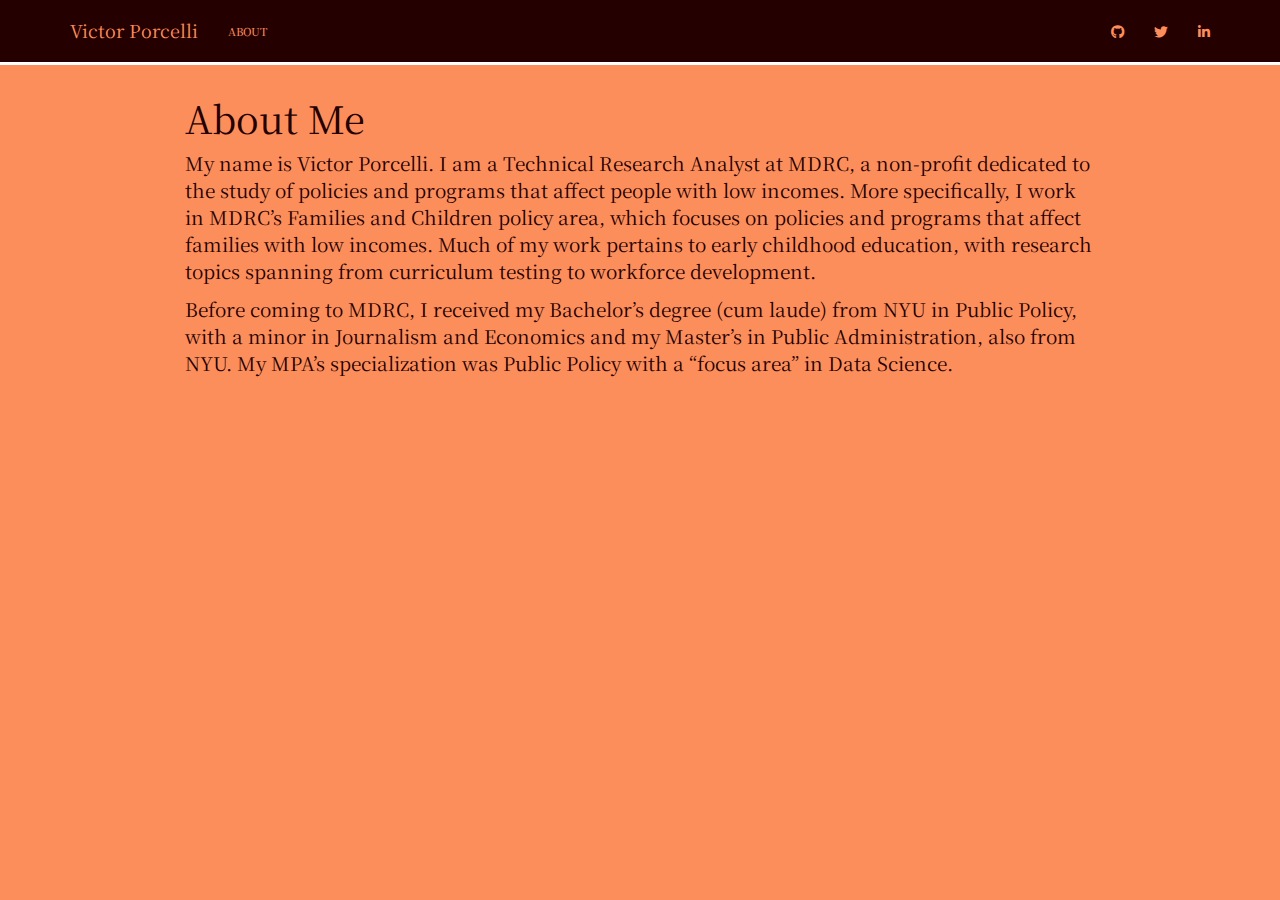
==== about.html @ a24a9bdb "Updating website content and style" ====
<!DOCTYPE html>

<html>

<head>

<meta charset="utf-8" />
<meta name="generator" content="pandoc" />
<meta http-equiv="X-UA-Compatible" content="IE=EDGE" />




<title>About Me</title>

<script src="site_libs/header-attrs-2.25/header-attrs.js"></script>
<script src="site_libs/jquery-3.6.0/jquery-3.6.0.min.js"></script>
<meta name="viewport" content="width=device-width, initial-scale=1" />
<link href="site_libs/bootstrap-3.3.5/css/sandstone.min.css" rel="stylesheet" />
<script src="site_libs/bootstrap-3.3.5/js/bootstrap.min.js"></script>
<script src="site_libs/bootstrap-3.3.5/shim/html5shiv.min.js"></script>
<script src="site_libs/bootstrap-3.3.5/shim/respond.min.js"></script>
<style>h1 {font-size: 34px;}
       h1.title {font-size: 38px;}
       h2 {font-size: 30px;}
       h3 {font-size: 24px;}
       h4 {font-size: 18px;}
       h5 {font-size: 16px;}
       h6 {font-size: 12px;}
       code {color: inherit; background-color: rgba(0, 0, 0, 0.04);}
       pre:not([class]) { background-color: white }</style>
<script src="site_libs/navigation-1.1/tabsets.js"></script>
<link href="site_libs/highlightjs-9.12.0/default.css" rel="stylesheet" />
<script src="site_libs/highlightjs-9.12.0/highlight.js"></script>
<link href="site_libs/font-awesome-6.4.2/css/all.min.css" rel="stylesheet" />
<link href="site_libs/font-awesome-6.4.2/css/v4-shims.min.css" rel="stylesheet" />

<style type="text/css">
  code{white-space: pre-wrap;}
  span.smallcaps{font-variant: small-caps;}
  span.underline{text-decoration: underline;}
  div.column{display: inline-block; vertical-align: top; width: 50%;}
  div.hanging-indent{margin-left: 1.5em; text-indent: -1.5em;}
  ul.task-list{list-style: none;}
    </style>

<style type="text/css">code{white-space: pre;}</style>
<script type="text/javascript">
if (window.hljs) {
  hljs.configure({languages: []});
  hljs.initHighlightingOnLoad();
  if (document.readyState && document.readyState === "complete") {
    window.setTimeout(function() { hljs.initHighlighting(); }, 0);
  }
}
</script>






<link rel="stylesheet" href="style.css" type="text/css" />



<style type = "text/css">
.main-container {
  max-width: 940px;
  margin-left: auto;
  margin-right: auto;
}
img {
  max-width:100%;
}
.tabbed-pane {
  padding-top: 12px;
}
.html-widget {
  margin-bottom: 20px;
}
button.code-folding-btn:focus {
  outline: none;
}
summary {
  display: list-item;
}
details > summary > p:only-child {
  display: inline;
}
pre code {
  padding: 0;
}
</style>


<style type="text/css">
.dropdown-submenu {
  position: relative;
}
.dropdown-submenu>.dropdown-menu {
  top: 0;
  left: 100%;
  margin-top: -6px;
  margin-left: -1px;
  border-radius: 0 6px 6px 6px;
}
.dropdown-submenu:hover>.dropdown-menu {
  display: block;
}
.dropdown-submenu>a:after {
  display: block;
  content: " ";
  float: right;
  width: 0;
  height: 0;
  border-color: transparent;
  border-style: solid;
  border-width: 5px 0 5px 5px;
  border-left-color: #cccccc;
  margin-top: 5px;
  margin-right: -10px;
}
.dropdown-submenu:hover>a:after {
  border-left-color: #adb5bd;
}
.dropdown-submenu.pull-left {
  float: none;
}
.dropdown-submenu.pull-left>.dropdown-menu {
  left: -100%;
  margin-left: 10px;
  border-radius: 6px 0 6px 6px;
}
</style>

<script type="text/javascript">
// manage active state of menu based on current page
$(document).ready(function () {
  // active menu anchor
  href = window.location.pathname
  href = href.substr(href.lastIndexOf('/') + 1)
  if (href === "")
    href = "index.html";
  var menuAnchor = $('a[href="' + href + '"]');

  // mark the anchor link active (and if it's in a dropdown, also mark that active)
  var dropdown = menuAnchor.closest('li.dropdown');
  if (window.bootstrap) { // Bootstrap 4+
    menuAnchor.addClass('active');
    dropdown.find('> .dropdown-toggle').addClass('active');
  } else { // Bootstrap 3
    menuAnchor.parent().addClass('active');
    dropdown.addClass('active');
  }

  // Navbar adjustments
  var navHeight = $(".navbar").first().height() + 15;
  var style = document.createElement('style');
  var pt = "padding-top: " + navHeight + "px; ";
  var mt = "margin-top: -" + navHeight + "px; ";
  var css = "";
  // offset scroll position for anchor links (for fixed navbar)
  for (var i = 1; i <= 6; i++) {
    css += ".section h" + i + "{ " + pt + mt + "}\n";
  }
  style.innerHTML = "body {" + pt + "padding-bottom: 40px; }\n" + css;
  document.head.appendChild(style);
});
</script>

<!-- tabsets -->

<style type="text/css">
.tabset-dropdown > .nav-tabs {
  display: inline-table;
  max-height: 500px;
  min-height: 44px;
  overflow-y: auto;
  border: 1px solid #ddd;
  border-radius: 4px;
}

.tabset-dropdown > .nav-tabs > li.active:before, .tabset-dropdown > .nav-tabs.nav-tabs-open:before {
  content: "\e259";
  font-family: 'Glyphicons Halflings';
  display: inline-block;
  padding: 10px;
  border-right: 1px solid #ddd;
}

.tabset-dropdown > .nav-tabs.nav-tabs-open > li.active:before {
  content: "\e258";
  font-family: 'Glyphicons Halflings';
  border: none;
}

.tabset-dropdown > .nav-tabs > li.active {
  display: block;
}

.tabset-dropdown > .nav-tabs > li > a,
.tabset-dropdown > .nav-tabs > li > a:focus,
.tabset-dropdown > .nav-tabs > li > a:hover {
  border: none;
  display: inline-block;
  border-radius: 4px;
  background-color: transparent;
}

.tabset-dropdown > .nav-tabs.nav-tabs-open > li {
  display: block;
  float: none;
}

.tabset-dropdown > .nav-tabs > li {
  display: none;
}
</style>

<!-- code folding -->




</head>

<body>


<div class="container-fluid main-container">




<div class="navbar navbar-default  navbar-fixed-top" role="navigation">
  <div class="container">
    <div class="navbar-header">
      <button type="button" class="navbar-toggle collapsed" data-toggle="collapse" data-bs-toggle="collapse" data-target="#navbar" data-bs-target="#navbar">
        <span class="icon-bar"></span>
        <span class="icon-bar"></span>
        <span class="icon-bar"></span>
      </button>
      <a class="navbar-brand" href="index.html">Victor Porcelli</a>
    </div>
    <div id="navbar" class="navbar-collapse collapse">
      <ul class="nav navbar-nav">
        <li>
  <a href="about.html">About</a>
</li>
      </ul>
      <ul class="nav navbar-nav navbar-right">
        <li>
  <a href="https://github.com/VictorPorcelli/">
    <span class="fa fa-github fa-lg"></span>
     
  </a>
</li>
<li>
  <a href="https://twitter.com/victor_porcelli?lang=en">
    <span class="fa fa-twitter fa-lg"></span>
     
  </a>
</li>
<li>
  <a href="https://www.linkedin.com/in/victor-porcelli-4a6a28147/">
    <span class="fa fa-linkedin fa-lg"></span>
     
  </a>
</li>
      </ul>
    </div><!--/.nav-collapse -->
  </div><!--/.container -->
</div><!--/.navbar -->

<div id="header">



<h1 class="title toc-ignore">About Me</h1>

</div>


<p>My name is Victor Porcelli. I am a Technical Research Analyst at
MDRC, a non-profit dedicated to the study of policies and programs that
affect people with low incomes. More specifically, I work in MDRC’s
Families and Children policy area, which focuses on policies and
programs that affect families with low incomes. Much of my work pertains
to early childhood education, with research topics spanning from
curriculum testing to workforce development.</p>
<p>Before coming to MDRC, I received my Bachelor’s degree (cum laude)
from NYU in Public Policy, with a minor in Journalism and Economics and
my Master’s in Public Administration, also from NYU. My MPA’s
specialization was Public Policy with a “focus area” in Data
Science.</p>




</div>

<script>

// add bootstrap table styles to pandoc tables
function bootstrapStylePandocTables() {
  $('tr.odd').parent('tbody').parent('table').addClass('table table-condensed');
}
$(document).ready(function () {
  bootstrapStylePandocTables();
});


</script>

<!-- tabsets -->

<script>
$(document).ready(function () {
  window.buildTabsets("TOC");
});

$(document).ready(function () {
  $('.tabset-dropdown > .nav-tabs > li').click(function () {
    $(this).parent().toggleClass('nav-tabs-open');
  });
});
</script>

<!-- code folding -->


<!-- dynamically load mathjax for compatibility with self-contained -->
<script>
  (function () {
    var script = document.createElement("script");
    script.type = "text/javascript";
    script.src  = "https://mathjax.rstudio.com/latest/MathJax.js?config=TeX-AMS-MML_HTMLorMML";
    document.getElementsByTagName("head")[0].appendChild(script);
  })();
</script>

</body>
</html>
---- site_libs/bootstrap-3.3.5/css/sandstone.min.css ----
@font-face {
  font-family: 'Roboto';
  font-style: normal;
  font-weight: 400;
  src: url(fonts/Roboto.ttf) format('truetype');
}
@font-face {
  font-family: 'Roboto';
  font-style: normal;
  font-weight: 500;
  src: url(fonts/RobotoMedium.ttf) format('truetype');
}

/*!
 * bootswatch v3.3.6
 * Homepage: http://bootswatch.com
 * Copyright 2012-2015 Thomas Park
 * Licensed under MIT
 * Based on Bootstrap
*//*!
 * Bootstrap v3.3.6 (http://getbootstrap.com)
 * Copyright 2011-2015 Twitter, Inc.
 * Licensed under MIT (https://github.com/twbs/bootstrap/blob/master/LICENSE)
 *//*! normalize.css v3.0.3 | MIT License | github.com/necolas/normalize.css */html{font-family:sans-serif;-ms-text-size-adjust:100%;-webkit-text-size-adjust:100%}body{margin:0}article,aside,details,figcaption,figure,footer,header,hgroup,main,menu,nav,section,summary{display:block}audio,canvas,progress,video{display:inline-block;vertical-align:baseline}audio:not([controls]){display:none;height:0}[hidden],template{display:none}a{background-color:transparent}a:active,a:hover{outline:0}abbr[title]{border-bottom:1px dotted}b,strong{font-weight:bold}dfn{font-style:italic}h1{font-size:2em;margin:0.67em 0}mark{background:#ff0;color:#000}small{font-size:80%}sub,sup{font-size:75%;line-height:0;position:relative;vertical-align:baseline}sup{top:-0.5em}sub{bottom:-0.25em}img{border:0}svg:not(:root){overflow:hidden}figure{margin:1em 40px}hr{-webkit-box-sizing:content-box;-moz-box-sizing:content-box;box-sizing:content-box;height:0}pre{overflow:auto}code,kbd,pre,samp{font-family:monospace, monospace;font-size:1em}button,input,optgroup,select,textarea{color:inherit;font:inherit;margin:0}button{overflow:visible}button,select{text-transform:none}button,html input[type="button"],input[type="reset"],input[type="submit"]{-webkit-appearance:button;cursor:pointer}button[disabled],html input[disabled]{cursor:default}button::-moz-focus-inner,input::-moz-focus-inner{border:0;padding:0}input{line-height:normal}input[type="checkbox"],input[type="radio"]{-webkit-box-sizing:border-box;-moz-box-sizing:border-box;box-sizing:border-box;padding:0}input[type="number"]::-webkit-inner-spin-button,input[type="number"]::-webkit-outer-spin-button{height:auto}input[type="search"]{-webkit-appearance:textfield;-webkit-box-sizing:content-box;-moz-box-sizing:content-box;box-sizing:content-box}input[type="search"]::-webkit-search-cancel-button,input[type="search"]::-webkit-search-decoration{-webkit-appearance:none}fieldset{border:1px solid #c0c0c0;margin:0 2px;padding:0.35em 0.625em 0.75em}legend{border:0;padding:0}textarea{overflow:auto}optgroup{font-weight:bold}table{border-collapse:collapse;border-spacing:0}td,th{padding:0}/*! Source: https://github.com/h5bp/html5-boilerplate/blob/master/src/css/main.css */@media print{*,*:before,*:after{background:transparent !important;color:#000 !important;-webkit-box-shadow:none !important;box-shadow:none !important;text-shadow:none !important}a,a:visited{text-decoration:underline}a[href]:after{content:" (" attr(href) ")"}abbr[title]:after{content:" (" attr(title) ")"}a[href^="#"]:after,a[href^="javascript:"]:after{content:""}pre,blockquote{border:1px solid #999;page-break-inside:avoid}thead{display:table-header-group}tr,img{page-break-inside:avoid}img{max-width:100% !important}p,h2,h3{orphans:3;widows:3}h2,h3{page-break-after:avoid}.navbar{display:none}.btn>.caret,.dropup>.btn>.caret{border-top-color:#000 !important}.label{border:1px solid #000}.table{border-collapse:collapse !important}.table td,.table th{background-color:#fff !important}.table-bordered th,.table-bordered td{border:1px solid #ddd !important}}@font-face{font-family:'Glyphicons Halflings';src:url('../fonts/glyphicons-halflings-regular.eot');src:url('../fonts/glyphicons-halflings-regular.eot?#iefix') format('embedded-opentype'),url('../fonts/glyphicons-halflings-regular.woff') format('woff'),url('../fonts/glyphicons-halflings-regular.ttf') format('truetype'),url('../fonts/glyphicons-halflings-regular.svg#glyphicons_halflingsregular') format('svg')}.glyphicon{position:relative;top:1px;display:inline-block;font-family:'Glyphicons Halflings';font-style:normal;font-weight:normal;line-height:1;-webkit-font-smoothing:antialiased;-moz-osx-font-smoothing:grayscale}.glyphicon-asterisk:before{content:"\002a"}.glyphicon-plus:before{content:"\002b"}.glyphicon-euro:before,.glyphicon-eur:before{content:"\20ac"}.glyphicon-minus:before{content:"\2212"}.glyphicon-cloud:before{content:"\2601"}.glyphicon-envelope:before{content:"\2709"}.glyphicon-pencil:before{content:"\270f"}.glyphicon-glass:before{content:"\e001"}.glyphicon-music:before{content:"\e002"}.glyphicon-search:before{content:"\e003"}.glyphicon-heart:before{content:"\e005"}.glyphicon-star:before{content:"\e006"}.glyphicon-star-empty:before{content:"\e007"}.glyphicon-user:before{content:"\e008"}.glyphicon-film:before{content:"\e009"}.glyphicon-th-large:before{content:"\e010"}.glyphicon-th:before{content:"\e011"}.glyphicon-th-list:before{content:"\e012"}.glyphicon-ok:before{content:"\e013"}.glyphicon-remove:before{content:"\e014"}.glyphicon-zoom-in:before{content:"\e015"}.glyphicon-zoom-out:before{content:"\e016"}.glyphicon-off:before{content:"\e017"}.glyphicon-signal:before{content:"\e018"}.glyphicon-cog:before{content:"\e019"}.glyphicon-trash:before{content:"\e020"}.glyphicon-home:before{content:"\e021"}.glyphicon-file:before{content:"\e022"}.glyphicon-time:before{content:"\e023"}.glyphicon-road:before{content:"\e024"}.glyphicon-download-alt:before{content:"\e025"}.glyphicon-download:before{content:"\e026"}.glyphicon-upload:before{content:"\e027"}.glyphicon-inbox:before{content:"\e028"}.glyphicon-play-circle:before{content:"\e029"}.glyphicon-repeat:before{content:"\e030"}.glyphicon-refresh:before{content:"\e031"}.glyphicon-list-alt:before{content:"\e032"}.glyphicon-lock:before{content:"\e033"}.glyphicon-flag:before{content:"\e034"}.glyphicon-headphones:before{content:"\e035"}.glyphicon-volume-off:before{content:"\e036"}.glyphicon-volume-down:before{content:"\e037"}.glyphicon-volume-up:before{content:"\e038"}.glyphicon-qrcode:before{content:"\e039"}.glyphicon-barcode:before{content:"\e040"}.glyphicon-tag:before{content:"\e041"}.glyphicon-tags:before{content:"\e042"}.glyphicon-book:before{content:"\e043"}.glyphicon-bookmark:before{content:"\e044"}.glyphicon-print:before{content:"\e045"}.glyphicon-camera:before{content:"\e046"}.glyphicon-font:before{content:"\e047"}.glyphicon-bold:before{content:"\e048"}.glyphicon-italic:before{content:"\e049"}.glyphicon-text-height:before{content:"\e050"}.glyphicon-text-width:before{content:"\e051"}.glyphicon-align-left:before{content:"\e052"}.glyphicon-align-center:before{content:"\e053"}.glyphicon-align-right:before{content:"\e054"}.glyphicon-align-justify:before{content:"\e055"}.glyphicon-list:before{content:"\e056"}.glyphicon-indent-left:before{content:"\e057"}.glyphicon-indent-right:before{content:"\e058"}.glyphicon-facetime-video:before{content:"\e059"}.glyphicon-picture:before{content:"\e060"}.glyphicon-map-marker:before{content:"\e062"}.glyphicon-adjust:before{content:"\e063"}.glyphicon-tint:before{content:"\e064"}.glyphicon-edit:before{content:"\e065"}.glyphicon-share:before{content:"\e066"}.glyphicon-check:before{content:"\e067"}.glyphicon-move:before{content:"\e068"}.glyphicon-step-backward:before{content:"\e069"}.glyphicon-fast-backward:before{content:"\e070"}.glyphicon-backward:before{content:"\e071"}.glyphicon-play:before{content:"\e072"}.glyphicon-pause:before{content:"\e073"}.glyphicon-stop:before{content:"\e074"}.glyphicon-forward:before{content:"\e075"}.glyphicon-fast-forward:before{content:"\e076"}.glyphicon-step-forward:before{content:"\e077"}.glyphicon-eject:before{content:"\e078"}.glyphicon-chevron-left:before{content:"\e079"}.glyphicon-chevron-right:before{content:"\e080"}.glyphicon-plus-sign:before{content:"\e081"}.glyphicon-minus-sign:before{content:"\e082"}.glyphicon-remove-sign:before{content:"\e083"}.glyphicon-ok-sign:before{content:"\e084"}.glyphicon-question-sign:before{content:"\e085"}.glyphicon-info-sign:before{content:"\e086"}.glyphicon-screenshot:before{content:"\e087"}.glyphicon-remove-circle:before{content:"\e088"}.glyphicon-ok-circle:before{content:"\e089"}.glyphicon-ban-circle:before{content:"\e090"}.glyphicon-arrow-left:before{content:"\e091"}.glyphicon-arrow-right:before{content:"\e092"}.glyphicon-arrow-up:before{content:"\e093"}.glyphicon-arrow-down:before{content:"\e094"}.glyphicon-share-alt:before{content:"\e095"}.glyphicon-resize-full:before{content:"\e096"}.glyphicon-resize-small:before{content:"\e097"}.glyphicon-exclamation-sign:before{content:"\e101"}.glyphicon-gift:before{content:"\e102"}.glyphicon-leaf:before{content:"\e103"}.glyphicon-fire:before{content:"\e104"}.glyphicon-eye-open:before{content:"\e105"}.glyphicon-eye-close:before{content:"\e106"}.glyphicon-warning-sign:before{content:"\e107"}.glyphicon-plane:before{content:"\e108"}.glyphicon-calendar:before{content:"\e109"}.glyphicon-random:before{content:"\e110"}.glyphicon-comment:before{content:"\e111"}.glyphicon-magnet:before{content:"\e112"}.glyphicon-chevron-up:before{content:"\e113"}.glyphicon-chevron-down:before{content:"\e114"}.glyphicon-retweet:before{content:"\e115"}.glyphicon-shopping-cart:before{content:"\e116"}.glyphicon-folder-close:before{content:"\e117"}.glyphicon-folder-open:before{content:"\e118"}.glyphicon-resize-vertical:before{content:"\e119"}.glyphicon-resize-horizontal:before{content:"\e120"}.glyphicon-hdd:before{content:"\e121"}.glyphicon-bullhorn:before{content:"\e122"}.glyphicon-bell:before{content:"\e123"}.glyphicon-certificate:before{content:"\e124"}.glyphicon-thumbs-up:before{content:"\e125"}.glyphicon-thumbs-down:before{content:"\e126"}.glyphicon-hand-right:before{content:"\e127"}.glyphicon-hand-left:before{content:"\e128"}.glyphicon-hand-up:before{content:"\e129"}.glyphicon-hand-down:before{content:"\e130"}.glyphicon-circle-arrow-right:before{content:"\e131"}.glyphicon-circle-arrow-left:before{content:"\e132"}.glyphicon-circle-arrow-up:before{content:"\e133"}.glyphicon-circle-arrow-down:before{content:"\e134"}.glyphicon-globe:before{content:"\e135"}.glyphicon-wrench:before{content:"\e136"}.glyphicon-tasks:before{content:"\e137"}.glyphicon-filter:before{content:"\e138"}.glyphicon-briefcase:before{content:"\e139"}.glyphicon-fullscreen:before{content:"\e140"}.glyphicon-dashboard:before{content:"\e141"}.glyphicon-paperclip:before{content:"\e142"}.glyphicon-heart-empty:before{content:"\e143"}.glyphicon-link:before{content:"\e144"}.glyphicon-phone:before{content:"\e145"}.glyphicon-pushpin:before{content:"\e146"}.glyphicon-usd:before{content:"\e148"}.glyphicon-gbp:before{content:"\e149"}.glyphicon-sort:before{content:"\e150"}.glyphicon-sort-by-alphabet:before{content:"\e151"}.glyphicon-sort-by-alphabet-alt:before{content:"\e152"}.glyphicon-sort-by-order:before{content:"\e153"}.glyphicon-sort-by-order-alt:before{content:"\e154"}.glyphicon-sort-by-attributes:before{content:"\e155"}.glyphicon-sort-by-attributes-alt:before{content:"\e156"}.glyphicon-unchecked:before{content:"\e157"}.glyphicon-expand:before{content:"\e158"}.glyphicon-collapse-down:before{content:"\e159"}.glyphicon-collapse-up:before{content:"\e160"}.glyphicon-log-in:before{content:"\e161"}.glyphicon-flash:before{content:"\e162"}.glyphicon-log-out:before{content:"\e163"}.glyphicon-new-window:before{content:"\e164"}.glyphicon-record:before{content:"\e165"}.glyphicon-save:before{content:"\e166"}.glyphicon-open:before{content:"\e167"}.glyphicon-saved:before{content:"\e168"}.glyphicon-import:before{content:"\e169"}.glyphicon-export:before{content:"\e170"}.glyphicon-send:before{content:"\e171"}.glyphicon-floppy-disk:before{content:"\e172"}.glyphicon-floppy-saved:before{content:"\e173"}.glyphicon-floppy-remove:before{content:"\e174"}.glyphicon-floppy-save:before{content:"\e175"}.glyphicon-floppy-open:before{content:"\e176"}.glyphicon-credit-card:before{content:"\e177"}.glyphicon-transfer:before{content:"\e178"}.glyphicon-cutlery:before{content:"\e179"}.glyphicon-header:before{content:"\e180"}.glyphicon-compressed:before{content:"\e181"}.glyphicon-earphone:before{content:"\e182"}.glyphicon-phone-alt:before{content:"\e183"}.glyphicon-tower:before{content:"\e184"}.glyphicon-stats:before{content:"\e185"}.glyphicon-sd-video:before{content:"\e186"}.glyphicon-hd-video:before{content:"\e187"}.glyphicon-subtitles:before{content:"\e188"}.glyphicon-sound-stereo:before{content:"\e189"}.glyphicon-sound-dolby:before{content:"\e190"}.glyphicon-sound-5-1:before{content:"\e191"}.glyphicon-sound-6-1:before{content:"\e192"}.glyphicon-sound-7-1:before{content:"\e193"}.glyphicon-copyright-mark:before{content:"\e194"}.glyphicon-registration-mark:before{content:"\e195"}.glyphicon-cloud-download:before{content:"\e197"}.glyphicon-cloud-upload:before{content:"\e198"}.glyphicon-tree-conifer:before{content:"\e199"}.glyphicon-tree-deciduous:before{content:"\e200"}.glyphicon-cd:before{content:"\e201"}.glyphicon-save-file:before{content:"\e202"}.glyphicon-open-file:before{content:"\e203"}.glyphicon-level-up:before{content:"\e204"}.glyphicon-copy:before{content:"\e205"}.glyphicon-paste:before{content:"\e206"}.glyphicon-alert:before{content:"\e209"}.glyphicon-equalizer:before{content:"\e210"}.glyphicon-king:before{content:"\e211"}.glyphicon-queen:before{content:"\e212"}.glyphicon-pawn:before{content:"\e213"}.glyphicon-bishop:before{content:"\e214"}.glyphicon-knight:before{content:"\e215"}.glyphicon-baby-formula:before{content:"\e216"}.glyphicon-tent:before{content:"\26fa"}.glyphicon-blackboard:before{content:"\e218"}.glyphicon-bed:before{content:"\e219"}.glyphicon-apple:before{content:"\f8ff"}.glyphicon-erase:before{content:"\e221"}.glyphicon-hourglass:before{content:"\231b"}.glyphicon-lamp:before{content:"\e223"}.glyphicon-duplicate:before{content:"\e224"}.glyphicon-piggy-bank:before{content:"\e225"}.glyphicon-scissors:before{content:"\e226"}.glyphicon-bitcoin:before{content:"\e227"}.glyphicon-btc:before{content:"\e227"}.glyphicon-xbt:before{content:"\e227"}.glyphicon-yen:before{content:"\00a5"}.glyphicon-jpy:before{content:"\00a5"}.glyphicon-ruble:before{content:"\20bd"}.glyphicon-rub:before{content:"\20bd"}.glyphicon-scale:before{content:"\e230"}.glyphicon-ice-lolly:before{content:"\e231"}.glyphicon-ice-lolly-tasted:before{content:"\e232"}.glyphicon-education:before{content:"\e233"}.glyphicon-option-horizontal:before{content:"\e234"}.glyphicon-option-vertical:before{content:"\e235"}.glyphicon-menu-hamburger:before{content:"\e236"}.glyphicon-modal-window:before{content:"\e237"}.glyphicon-oil:before{content:"\e238"}.glyphicon-grain:before{content:"\e239"}.glyphicon-sunglasses:before{content:"\e240"}.glyphicon-text-size:before{content:"\e241"}.glyphicon-text-color:before{content:"\e242"}.glyphicon-text-background:before{content:"\e243"}.glyphicon-object-align-top:before{content:"\e244"}.glyphicon-object-align-bottom:before{content:"\e245"}.glyphicon-object-align-horizontal:before{content:"\e246"}.glyphicon-object-align-left:before{content:"\e247"}.glyphicon-object-align-vertical:before{content:"\e248"}.glyphicon-object-align-right:before{content:"\e249"}.glyphicon-triangle-right:before{content:"\e250"}.glyphicon-triangle-left:before{content:"\e251"}.glyphicon-triangle-bottom:before{content:"\e252"}.glyphicon-triangle-top:before{content:"\e253"}.glyphicon-console:before{content:"\e254"}.glyphicon-superscript:before{content:"\e255"}.glyphicon-subscript:before{content:"\e256"}.glyphicon-menu-left:before{content:"\e257"}.glyphicon-menu-right:before{content:"\e258"}.glyphicon-menu-down:before{content:"\e259"}.glyphicon-menu-up:before{content:"\e260"}*{-webkit-box-sizing:border-box;-moz-box-sizing:border-box;box-sizing:border-box}*:before,*:after{-webkit-box-sizing:border-box;-moz-box-sizing:border-box;box-sizing:border-box}html{font-size:10px;-webkit-tap-highlight-color:rgba(0,0,0,0)}body{font-family:"Roboto","Helvetica Neue",Helvetica,Arial,sans-serif;font-size:14px;line-height:1.42857143;color:#3e3f3a;background-color:#ffffff}input,button,select,textarea{font-family:inherit;font-size:inherit;line-height:inherit}a{color:#93c54b;text-decoration:none}a:hover,a:focus{color:#79a736;text-decoration:underline}a:focus{outline:thin dotted;outline:5px auto -webkit-focus-ring-color;outline-offset:-2px}figure{margin:0}img{vertical-align:middle}.img-responsive,.thumbnail>img,.thumbnail a>img,.carousel-inner>.item>img,.carousel-inner>.item>a>img{display:block;max-width:100%;height:auto}.img-rounded{border-radius:6px}.img-thumbnail{padding:4px;line-height:1.42857143;background-color:#f8f5f0;border:1px solid #dfd7ca;border-radius:4px;-webkit-transition:all .2s ease-in-out;-o-transition:all .2s ease-in-out;transition:all .2s ease-in-out;display:inline-block;max-width:100%;height:auto}.img-circle{border-radius:50%}hr{margin-top:20px;margin-bottom:20px;border:0;border-top:1px solid #f8f5f0}.sr-only{position:absolute;width:1px;height:1px;margin:-1px;padding:0;overflow:hidden;clip:rect(0, 0, 0, 0);border:0}.sr-only-focusable:active,.sr-only-focusable:focus{position:static;width:auto;height:auto;margin:0;overflow:visible;clip:auto}[role="button"]{cursor:pointer}h1,h2,h3,h4,h5,h6,.h1,.h2,.h3,.h4,.h5,.h6{font-family:inherit;font-weight:400;line-height:1.1;color:inherit}h1 small,h2 small,h3 small,h4 small,h5 small,h6 small,.h1 small,.h2 small,.h3 small,.h4 small,.h5 small,.h6 small,h1 .small,h2 .small,h3 .small,h4 .small,h5 .small,h6 .small,.h1 .small,.h2 .small,.h3 .small,.h4 .small,.h5 .small,.h6 .small{font-weight:normal;line-height:1;color:#98978b}h1,.h1,h2,.h2,h3,.h3{margin-top:20px;margin-bottom:10px}h1 small,.h1 small,h2 small,.h2 small,h3 small,.h3 small,h1 .small,.h1 .small,h2 .small,.h2 .small,h3 .small,.h3 .small{font-size:65%}h4,.h4,h5,.h5,h6,.h6{margin-top:10px;margin-bottom:10px}h4 small,.h4 small,h5 small,.h5 small,h6 small,.h6 small,h4 .small,.h4 .small,h5 .small,.h5 .small,h6 .small,.h6 .small{font-size:75%}h1,.h1{font-size:36px}h2,.h2{font-size:30px}h3,.h3{font-size:24px}h4,.h4{font-size:18px}h5,.h5{font-size:14px}h6,.h6{font-size:12px}p{margin:0 0 10px}.lead{margin-bottom:20px;font-size:16px;font-weight:300;line-height:1.4}@media (min-width:768px){.lead{font-size:21px}}small,.small{font-size:85%}mark,.mark{background-color:#fcf8e3;padding:.2em}.text-left{text-align:left}.text-right{text-align:right}.text-center{text-align:center}.text-justify{text-align:justify}.text-nowrap{white-space:nowrap}.text-lowercase{text-transform:lowercase}.text-uppercase{text-transform:uppercase}.text-capitalize{text-transform:capitalize}.text-muted{color:#98978b}.text-primary{color:#325d88}a.text-primary:hover,a.text-primary:focus{color:#244363}.text-success{color:#93c54b}a.text-success:hover,a.text-success:focus{color:#79a736}.text-info{color:#29abe0}a.text-info:hover,a.text-info:focus{color:#1b8dbb}.text-warning{color:#f47c3c}a.text-warning:hover,a.text-warning:focus{color:#ef5c0e}.text-danger{color:#d9534f}a.text-danger:hover,a.text-danger:focus{color:#c9302c}.bg-primary{color:#fff;background-color:#325d88}a.bg-primary:hover,a.bg-primary:focus{background-color:#244363}.bg-success{background-color:#dff0d8}a.bg-success:hover,a.bg-success:focus{background-color:#c1e2b3}.bg-info{background-color:#d9edf7}a.bg-info:hover,a.bg-info:focus{background-color:#afd9ee}.bg-warning{background-color:#fcf8e3}a.bg-warning:hover,a.bg-warning:focus{background-color:#f7ecb5}.bg-danger{background-color:#f2dede}a.bg-danger:hover,a.bg-danger:focus{background-color:#e4b9b9}.page-header{padding-bottom:9px;margin:40px 0 20px;border-bottom:1px solid #f8f5f0}ul,ol{margin-top:0;margin-bottom:10px}ul ul,ol ul,ul ol,ol ol{margin-bottom:0}.list-unstyled{padding-left:0;list-style:none}.list-inline{padding-left:0;list-style:none;margin-left:-5px}.list-inline>li{display:inline-block;padding-left:5px;padding-right:5px}dl{margin-top:0;margin-bottom:20px}dt,dd{line-height:1.42857143}dt{font-weight:bold}dd{margin-left:0}@media (min-width:768px){.dl-horizontal dt{float:left;width:160px;clear:left;text-align:right;overflow:hidden;text-overflow:ellipsis;white-space:nowrap}.dl-horizontal dd{margin-left:180px}}abbr[title],abbr[data-original-title]{cursor:help;border-bottom:1px dotted #98978b}.initialism{font-size:90%;text-transform:uppercase}blockquote{padding:10px 20px;margin:0 0 20px;font-size:17.5px;border-left:5px solid #dfd7ca}blockquote p:last-child,blockquote ul:last-child,blockquote ol:last-child{margin-bottom:0}blockquote footer,blockquote small,blockquote .small{display:block;font-size:80%;line-height:1.42857143;color:#3e3f3a}blockquote footer:before,blockquote small:before,blockquote .small:before{content:'\2014 \00A0'}.blockquote-reverse,blockquote.pull-right{padding-right:15px;padding-left:0;border-right:5px solid #dfd7ca;border-left:0;text-align:right}.blockquote-reverse footer:before,blockquote.pull-right footer:before,.blockquote-reverse small:before,blockquote.pull-right small:before,.blockquote-reverse .small:before,blockquote.pull-right .small:before{content:''}.blockquote-reverse footer:after,blockquote.pull-right footer:after,.blockquote-reverse small:after,blockquote.pull-right small:after,.blockquote-reverse .small:after,blockquote.pull-right .small:after{content:'\00A0 \2014'}address{margin-bottom:20px;font-style:normal;line-height:1.42857143}code,kbd,pre,samp{font-family:monospace}code{padding:2px 4px;font-size:90%;color:#c7254e;background-color:#f9f2f4;border-radius:4px}kbd{padding:2px 4px;font-size:90%;color:#ffffff;background-color:#333333;border-radius:3px;-webkit-box-shadow:inset 0 -1px 0 rgba(0,0,0,0.25);box-shadow:inset 0 -1px 0 rgba(0,0,0,0.25)}kbd kbd{padding:0;font-size:100%;font-weight:bold;-webkit-box-shadow:none;box-shadow:none}pre{display:block;padding:9.5px;margin:0 0 10px;font-size:13px;line-height:1.42857143;word-break:break-all;word-wrap:break-word;color:#8e8c84;background-color:#f5f5f5;border:1px solid #cccccc;border-radius:4px}pre code{padding:0;font-size:inherit;color:inherit;white-space:pre-wrap;background-color:transparent;border-radius:0}.pre-scrollable{max-height:340px;overflow-y:scroll}.container{margin-right:auto;margin-left:auto;padding-left:15px;padding-right:15px}@media (min-width:768px){.container{width:750px}}@media (min-width:992px){.container{width:970px}}@media (min-width:1200px){.container{width:1170px}}.container-fluid{margin-right:auto;margin-left:auto;padding-left:15px;padding-right:15px}.row{margin-left:-15px;margin-right:-15px}.col-xs-1,.col-sm-1,.col-md-1,.col-lg-1,.col-xs-2,.col-sm-2,.col-md-2,.col-lg-2,.col-xs-3,.col-sm-3,.col-md-3,.col-lg-3,.col-xs-4,.col-sm-4,.col-md-4,.col-lg-4,.col-xs-5,.col-sm-5,.col-md-5,.col-lg-5,.col-xs-6,.col-sm-6,.col-md-6,.col-lg-6,.col-xs-7,.col-sm-7,.col-md-7,.col-lg-7,.col-xs-8,.col-sm-8,.col-md-8,.col-lg-8,.col-xs-9,.col-sm-9,.col-md-9,.col-lg-9,.col-xs-10,.col-sm-10,.col-md-10,.col-lg-10,.col-xs-11,.col-sm-11,.col-md-11,.col-lg-11,.col-xs-12,.col-sm-12,.col-md-12,.col-lg-12{position:relative;min-height:1px;padding-left:15px;padding-right:15px}.col-xs-1,.col-xs-2,.col-xs-3,.col-xs-4,.col-xs-5,.col-xs-6,.col-xs-7,.col-xs-8,.col-xs-9,.col-xs-10,.col-xs-11,.col-xs-12{float:left}.col-xs-12{width:100%}.col-xs-11{width:91.66666667%}.col-xs-10{width:83.33333333%}.col-xs-9{width:75%}.col-xs-8{width:66.66666667%}.col-xs-7{width:58.33333333%}.col-xs-6{width:50%}.col-xs-5{width:41.66666667%}.col-xs-4{width:33.33333333%}.col-xs-3{width:25%}.col-xs-2{width:16.66666667%}.col-xs-1{width:8.33333333%}.col-xs-pull-12{right:100%}.col-xs-pull-11{right:91.66666667%}.col-xs-pull-10{right:83.33333333%}.col-xs-pull-9{right:75%}.col-xs-pull-8{right:66.66666667%}.col-xs-pull-7{right:58.33333333%}.col-xs-pull-6{right:50%}.col-xs-pull-5{right:41.66666667%}.col-xs-pull-4{right:33.33333333%}.col-xs-pull-3{right:25%}.col-xs-pull-2{right:16.66666667%}.col-xs-pull-1{right:8.33333333%}.col-xs-pull-0{right:auto}.col-xs-push-12{left:100%}.col-xs-push-11{left:91.66666667%}.col-xs-push-10{left:83.33333333%}.col-xs-push-9{left:75%}.col-xs-push-8{left:66.66666667%}.col-xs-push-7{left:58.33333333%}.col-xs-push-6{left:50%}.col-xs-push-5{left:41.66666667%}.col-xs-push-4{left:33.33333333%}.col-xs-push-3{left:25%}.col-xs-push-2{left:16.66666667%}.col-xs-push-1{left:8.33333333%}.col-xs-push-0{left:auto}.col-xs-offset-12{margin-left:100%}.col-xs-offset-11{margin-left:91.66666667%}.col-xs-offset-10{margin-left:83.33333333%}.col-xs-offset-9{margin-left:75%}.col-xs-offset-8{margin-left:66.66666667%}.col-xs-offset-7{margin-left:58.33333333%}.col-xs-offset-6{margin-left:50%}.col-xs-offset-5{margin-left:41.66666667%}.col-xs-offset-4{margin-left:33.33333333%}.col-xs-offset-3{margin-left:25%}.col-xs-offset-2{margin-left:16.66666667%}.col-xs-offset-1{margin-left:8.33333333%}.col-xs-offset-0{margin-left:0%}@media (min-width:768px){.col-sm-1,.col-sm-2,.col-sm-3,.col-sm-4,.col-sm-5,.col-sm-6,.col-sm-7,.col-sm-8,.col-sm-9,.col-sm-10,.col-sm-11,.col-sm-12{float:left}.col-sm-12{width:100%}.col-sm-11{width:91.66666667%}.col-sm-10{width:83.33333333%}.col-sm-9{width:75%}.col-sm-8{width:66.66666667%}.col-sm-7{width:58.33333333%}.col-sm-6{width:50%}.col-sm-5{width:41.66666667%}.col-sm-4{width:33.33333333%}.col-sm-3{width:25%}.col-sm-2{width:16.66666667%}.col-sm-1{width:8.33333333%}.col-sm-pull-12{right:100%}.col-sm-pull-11{right:91.66666667%}.col-sm-pull-10{right:83.33333333%}.col-sm-pull-9{right:75%}.col-sm-pull-8{right:66.66666667%}.col-sm-pull-7{right:58.33333333%}.col-sm-pull-6{right:50%}.col-sm-pull-5{right:41.66666667%}.col-sm-pull-4{right:33.33333333%}.col-sm-pull-3{right:25%}.col-sm-pull-2{right:16.66666667%}.col-sm-pull-1{right:8.33333333%}.col-sm-pull-0{right:auto}.col-sm-push-12{left:100%}.col-sm-push-11{left:91.66666667%}.col-sm-push-10{left:83.33333333%}.col-sm-push-9{left:75%}.col-sm-push-8{left:66.66666667%}.col-sm-push-7{left:58.33333333%}.col-sm-push-6{left:50%}.col-sm-push-5{left:41.66666667%}.col-sm-push-4{left:33.33333333%}.col-sm-push-3{left:25%}.col-sm-push-2{left:16.66666667%}.col-sm-push-1{left:8.33333333%}.col-sm-push-0{left:auto}.col-sm-offset-12{margin-left:100%}.col-sm-offset-11{margin-left:91.66666667%}.col-sm-offset-10{margin-left:83.33333333%}.col-sm-offset-9{margin-left:75%}.col-sm-offset-8{margin-left:66.66666667%}.col-sm-offset-7{margin-left:58.33333333%}.col-sm-offset-6{margin-left:50%}.col-sm-offset-5{margin-left:41.66666667%}.col-sm-offset-4{margin-left:33.33333333%}.col-sm-offset-3{margin-left:25%}.col-sm-offset-2{margin-left:16.66666667%}.col-sm-offset-1{margin-left:8.33333333%}.col-sm-offset-0{margin-left:0%}}@media (min-width:992px){.col-md-1,.col-md-2,.col-md-3,.col-md-4,.col-md-5,.col-md-6,.col-md-7,.col-md-8,.col-md-9,.col-md-10,.col-md-11,.col-md-12{float:left}.col-md-12{width:100%}.col-md-11{width:91.66666667%}.col-md-10{width:83.33333333%}.col-md-9{width:75%}.col-md-8{width:66.66666667%}.col-md-7{width:58.33333333%}.col-md-6{width:50%}.col-md-5{width:41.66666667%}.col-md-4{width:33.33333333%}.col-md-3{width:25%}.col-md-2{width:16.66666667%}.col-md-1{width:8.33333333%}.col-md-pull-12{right:100%}.col-md-pull-11{right:91.66666667%}.col-md-pull-10{right:83.33333333%}.col-md-pull-9{right:75%}.col-md-pull-8{right:66.66666667%}.col-md-pull-7{right:58.33333333%}.col-md-pull-6{right:50%}.col-md-pull-5{right:41.66666667%}.col-md-pull-4{right:33.33333333%}.col-md-pull-3{right:25%}.col-md-pull-2{right:16.66666667%}.col-md-pull-1{right:8.33333333%}.col-md-pull-0{right:auto}.col-md-push-12{left:100%}.col-md-push-11{left:91.66666667%}.col-md-push-10{left:83.33333333%}.col-md-push-9{left:75%}.col-md-push-8{left:66.66666667%}.col-md-push-7{left:58.33333333%}.col-md-push-6{left:50%}.col-md-push-5{left:41.66666667%}.col-md-push-4{left:33.33333333%}.col-md-push-3{left:25%}.col-md-push-2{left:16.66666667%}.col-md-push-1{left:8.33333333%}.col-md-push-0{left:auto}.col-md-offset-12{margin-left:100%}.col-md-offset-11{margin-left:91.66666667%}.col-md-offset-10{margin-left:83.33333333%}.col-md-offset-9{margin-left:75%}.col-md-offset-8{margin-left:66.66666667%}.col-md-offset-7{margin-left:58.33333333%}.col-md-offset-6{margin-left:50%}.col-md-offset-5{margin-left:41.66666667%}.col-md-offset-4{margin-left:33.33333333%}.col-md-offset-3{margin-left:25%}.col-md-offset-2{margin-left:16.66666667%}.col-md-offset-1{margin-left:8.33333333%}.col-md-offset-0{margin-left:0%}}@media (min-width:1200px){.col-lg-1,.col-lg-2,.col-lg-3,.col-lg-4,.col-lg-5,.col-lg-6,.col-lg-7,.col-lg-8,.col-lg-9,.col-lg-10,.col-lg-11,.col-lg-12{float:left}.col-lg-12{width:100%}.col-lg-11{width:91.66666667%}.col-lg-10{width:83.33333333%}.col-lg-9{width:75%}.col-lg-8{width:66.66666667%}.col-lg-7{width:58.33333333%}.col-lg-6{width:50%}.col-lg-5{width:41.66666667%}.col-lg-4{width:33.33333333%}.col-lg-3{width:25%}.col-lg-2{width:16.66666667%}.col-lg-1{width:8.33333333%}.col-lg-pull-12{right:100%}.col-lg-pull-11{right:91.66666667%}.col-lg-pull-10{right:83.33333333%}.col-lg-pull-9{right:75%}.col-lg-pull-8{right:66.66666667%}.col-lg-pull-7{right:58.33333333%}.col-lg-pull-6{right:50%}.col-lg-pull-5{right:41.66666667%}.col-lg-pull-4{right:33.33333333%}.col-lg-pull-3{right:25%}.col-lg-pull-2{right:16.66666667%}.col-lg-pull-1{right:8.33333333%}.col-lg-pull-0{right:auto}.col-lg-push-12{left:100%}.col-lg-push-11{left:91.66666667%}.col-lg-push-10{left:83.33333333%}.col-lg-push-9{left:75%}.col-lg-push-8{left:66.66666667%}.col-lg-push-7{left:58.33333333%}.col-lg-push-6{left:50%}.col-lg-push-5{left:41.66666667%}.col-lg-push-4{left:33.33333333%}.col-lg-push-3{left:25%}.col-lg-push-2{left:16.66666667%}.col-lg-push-1{left:8.33333333%}.col-lg-push-0{left:auto}.col-lg-offset-12{margin-left:100%}.col-lg-offset-11{margin-left:91.66666667%}.col-lg-offset-10{margin-left:83.33333333%}.col-lg-offset-9{margin-left:75%}.col-lg-offset-8{margin-left:66.66666667%}.col-lg-offset-7{margin-left:58.33333333%}.col-lg-offset-6{margin-left:50%}.col-lg-offset-5{margin-left:41.66666667%}.col-lg-offset-4{margin-left:33.33333333%}.col-lg-offset-3{margin-left:25%}.col-lg-offset-2{margin-left:16.66666667%}.col-lg-offset-1{margin-left:8.33333333%}.col-lg-offset-0{margin-left:0%}}table{background-color:transparent}caption{padding-top:8px;padding-bottom:8px;color:#98978b;text-align:left}th{}.table{width:100%;max-width:100%;margin-bottom:20px}.table>thead>tr>th,.table>tbody>tr>th,.table>tfoot>tr>th,.table>thead>tr>td,.table>tbody>tr>td,.table>tfoot>tr>td{padding:8px;line-height:1.42857143;vertical-align:top;border-top:1px solid #dfd7ca}.table>thead>tr>th{vertical-align:bottom;border-bottom:2px solid #dfd7ca}.table>caption+thead>tr:first-child>th,.table>colgroup+thead>tr:first-child>th,.table>thead:first-child>tr:first-child>th,.table>caption+thead>tr:first-child>td,.table>colgroup+thead>tr:first-child>td,.table>thead:first-child>tr:first-child>td{border-top:0}.table>tbody+tbody{border-top:2px solid #dfd7ca}.table .table{background-color:#ffffff}.table-condensed>thead>tr>th,.table-condensed>tbody>tr>th,.table-condensed>tfoot>tr>th,.table-condensed>thead>tr>td,.table-condensed>tbody>tr>td,.table-condensed>tfoot>tr>td{padding:5px}.table-bordered{border:1px solid #dfd7ca}.table-bordered>thead>tr>th,.table-bordered>tbody>tr>th,.table-bordered>tfoot>tr>th,.table-bordered>thead>tr>td,.table-bordered>tbody>tr>td,.table-bordered>tfoot>tr>td{border:1px solid #dfd7ca}.table-bordered>thead>tr>th,.table-bordered>thead>tr>td{border-bottom-width:2px}.table-striped>tbody>tr:nth-of-type(odd){background-color:#f8f5f0}.table-hover>tbody>tr:hover{background-color:#f8f5f0}table col[class*="col-"]{position:static;float:none;display:table-column}table td[class*="col-"],table th[class*="col-"]{position:static;float:none;display:table-cell}.table>thead>tr>td.active,.table>tbody>tr>td.active,.table>tfoot>tr>td.active,.table>thead>tr>th.active,.table>tbody>tr>th.active,.table>tfoot>tr>th.active,.table>thead>tr.active>td,.table>tbody>tr.active>td,.table>tfoot>tr.active>td,.table>thead>tr.active>th,.table>tbody>tr.active>th,.table>tfoot>tr.active>th{background-color:#f8f5f0}.table-hover>tbody>tr>td.active:hover,.table-hover>tbody>tr>th.active:hover,.table-hover>tbody>tr.active:hover>td,.table-hover>tbody>tr:hover>.active,.table-hover>tbody>tr.active:hover>th{background-color:#f0e9df}.table>thead>tr>td.success,.table>tbody>tr>td.success,.table>tfoot>tr>td.success,.table>thead>tr>th.success,.table>tbody>tr>th.success,.table>tfoot>tr>th.success,.table>thead>tr.success>td,.table>tbody>tr.success>td,.table>tfoot>tr.success>td,.table>thead>tr.success>th,.table>tbody>tr.success>th,.table>tfoot>tr.success>th{background-color:#dff0d8}.table-hover>tbody>tr>td.success:hover,.table-hover>tbody>tr>th.success:hover,.table-hover>tbody>tr.success:hover>td,.table-hover>tbody>tr:hover>.success,.table-hover>tbody>tr.success:hover>th{background-color:#d0e9c6}.table>thead>tr>td.info,.table>tbody>tr>td.info,.table>tfoot>tr>td.info,.table>thead>tr>th.info,.table>tbody>tr>th.info,.table>tfoot>tr>th.info,.table>thead>tr.info>td,.table>tbody>tr.info>td,.table>tfoot>tr.info>td,.table>thead>tr.info>th,.table>tbody>tr.info>th,.table>tfoot>tr.info>th{background-color:#d9edf7}.table-hover>tbody>tr>td.info:hover,.table-hover>tbody>tr>th.info:hover,.table-hover>tbody>tr.info:hover>td,.table-hover>tbody>tr:hover>.info,.table-hover>tbody>tr.info:hover>th{background-color:#c4e3f3}.table>thead>tr>td.warning,.table>tbody>tr>td.warning,.table>tfoot>tr>td.warning,.table>thead>tr>th.warning,.table>tbody>tr>th.warning,.table>tfoot>tr>th.warning,.table>thead>tr.warning>td,.table>tbody>tr.warning>td,.table>tfoot>tr.warning>td,.table>thead>tr.warning>th,.table>tbody>tr.warning>th,.table>tfoot>tr.warning>th{background-color:#fcf8e3}.table-hover>tbody>tr>td.warning:hover,.table-hover>tbody>tr>th.warning:hover,.table-hover>tbody>tr.warning:hover>td,.table-hover>tbody>tr:hover>.warning,.table-hover>tbody>tr.warning:hover>th{background-color:#faf2cc}.table>thead>tr>td.danger,.table>tbody>tr>td.danger,.table>tfoot>tr>td.danger,.table>thead>tr>th.danger,.table>tbody>tr>th.danger,.table>tfoot>tr>th.danger,.table>thead>tr.danger>td,.table>tbody>tr.danger>td,.table>tfoot>tr.danger>td,.table>thead>tr.danger>th,.table>tbody>tr.danger>th,.table>tfoot>tr.danger>th{background-color:#f2dede}.table-hover>tbody>tr>td.danger:hover,.table-hover>tbody>tr>th.danger:hover,.table-hover>tbody>tr.danger:hover>td,.table-hover>tbody>tr:hover>.danger,.table-hover>tbody>tr.danger:hover>th{background-color:#ebcccc}.table-responsive{overflow-x:auto;min-height:0.01%}@media screen and (max-width:767px){.table-responsive{width:100%;margin-bottom:15px;overflow-y:hidden;-ms-overflow-style:-ms-autohiding-scrollbar;border:1px solid #dfd7ca}.table-responsive>.table{margin-bottom:0}.table-responsive>.table>thead>tr>th,.table-responsive>.table>tbody>tr>th,.table-responsive>.table>tfoot>tr>th,.table-responsive>.table>thead>tr>td,.table-responsive>.table>tbody>tr>td,.table-responsive>.table>tfoot>tr>td{white-space:nowrap}.table-responsive>.table-bordered{border:0}.table-responsive>.table-bordered>thead>tr>th:first-child,.table-responsive>.table-bordered>tbody>tr>th:first-child,.table-responsive>.table-bordered>tfoot>tr>th:first-child,.table-responsive>.table-bordered>thead>tr>td:first-child,.table-responsive>.table-bordered>tbody>tr>td:first-child,.table-responsive>.table-bordered>tfoot>tr>td:first-child{border-left:0}.table-responsive>.table-bordered>thead>tr>th:last-child,.table-responsive>.table-bordered>tbody>tr>th:last-child,.table-responsive>.table-bordered>tfoot>tr>th:last-child,.table-responsive>.table-bordered>thead>tr>td:last-child,.table-responsive>.table-bordered>tbody>tr>td:last-child,.table-responsive>.table-bordered>tfoot>tr>td:last-child{border-right:0}.table-responsive>.table-bordered>tbody>tr:last-child>th,.table-responsive>.table-bordered>tfoot>tr:last-child>th,.table-responsive>.table-bordered>tbody>tr:last-child>td,.table-responsive>.table-bordered>tfoot>tr:last-child>td{border-bottom:0}}fieldset{padding:0;margin:0;border:0;min-width:0}legend{display:block;width:100%;padding:0;margin-bottom:20px;font-size:21px;line-height:inherit;color:inherit;border:0;border-bottom:1px solid transparent}label{display:inline-block;max-width:100%;margin-bottom:5px;font-weight:bold}input[type="search"]{-webkit-box-sizing:border-box;-moz-box-sizing:border-box;box-sizing:border-box}input[type="radio"],input[type="checkbox"]{margin:4px 0 0;margin-top:1px \9;line-height:normal}input[type="file"]{display:block}input[type="range"]{display:block;width:100%}select[multiple],select[size]{height:auto}input[type="file"]:focus,input[type="radio"]:focus,input[type="checkbox"]:focus{outline:thin dotted;outline:5px auto -webkit-focus-ring-color;outline-offset:-2px}output{display:block;padding-top:13px;font-size:14px;line-height:1.42857143;color:#3e3f3a}.form-control{display:block;width:100%;height:46px;padding:12px 16px;font-size:14px;line-height:1.42857143;color:#3e3f3a;background-color:#ffffff;background-image:none;border:1px solid #dfd7ca;border-radius:4px;-webkit-box-shadow:inset 0 1px 1px rgba(0,0,0,0.075);box-shadow:inset 0 1px 1px rgba(0,0,0,0.075);-webkit-transition:border-color ease-in-out .15s,-webkit-box-shadow ease-in-out .15s;-o-transition:border-color ease-in-out .15s,box-shadow ease-in-out .15s;transition:border-color ease-in-out .15s,box-shadow ease-in-out .15s}.form-control:focus{border-color:transparent;outline:0;-webkit-box-shadow:inset 0 1px 1px rgba(0,0,0,0.075),0 0 8px rgba(0,0,0,0.6);box-shadow:inset 0 1px 1px rgba(0,0,0,0.075),0 0 8px rgba(0,0,0,0.6)}.form-control::-moz-placeholder{color:#dfd7ca;opacity:1}.form-control:-ms-input-placeholder{color:#dfd7ca}.form-control::-webkit-input-placeholder{color:#dfd7ca}.form-control::-ms-expand{border:0;background-color:transparent}.form-control[disabled],.form-control[readonly],fieldset[disabled] .form-control{background-color:#f8f5f0;opacity:1}.form-control[disabled],fieldset[disabled] .form-control{cursor:not-allowed}textarea.form-control{height:auto}input[type="search"]{-webkit-appearance:none}@media screen and (-webkit-min-device-pixel-ratio:0){input[type="date"].form-control,input[type="time"].form-control,input[type="datetime-local"].form-control,input[type="month"].form-control{line-height:46px}input[type="date"].input-sm,input[type="time"].input-sm,input[type="datetime-local"].input-sm,input[type="month"].input-sm,.input-group-sm input[type="date"],.input-group-sm input[type="time"],.input-group-sm input[type="datetime-local"],.input-group-sm input[type="month"]{line-height:30px}input[type="date"].input-lg,input[type="time"].input-lg,input[type="datetime-local"].input-lg,input[type="month"].input-lg,.input-group-lg input[type="date"],.input-group-lg input[type="time"],.input-group-lg input[type="datetime-local"],.input-group-lg input[type="month"]{line-height:66px}}.form-group{margin-bottom:15px}.radio,.checkbox{position:relative;display:block;margin-top:10px;margin-bottom:10px}.radio label,.checkbox label{min-height:20px;padding-left:20px;margin-bottom:0;font-weight:normal;cursor:pointer}.radio input[type="radio"],.radio-inline input[type="radio"],.checkbox input[type="checkbox"],.checkbox-inline input[type="checkbox"]{position:absolute;margin-left:-20px;margin-top:4px \9}.radio+.radio,.checkbox+.checkbox{margin-top:-5px}.radio-inline,.checkbox-inline{position:relative;display:inline-block;padding-left:20px;margin-bottom:0;vertical-align:middle;font-weight:normal;cursor:pointer}.radio-inline+.radio-inline,.checkbox-inline+.checkbox-inline{margin-top:0;margin-left:10px}input[type="radio"][disabled],input[type="checkbox"][disabled],input[type="radio"].disabled,input[type="checkbox"].disabled,fieldset[disabled] input[type="radio"],fieldset[disabled] input[type="checkbox"]{cursor:not-allowed}.radio-inline.disabled,.checkbox-inline.disabled,fieldset[disabled] .radio-inline,fieldset[disabled] .checkbox-inline{cursor:not-allowed}.radio.disabled label,.checkbox.disabled label,fieldset[disabled] .radio label,fieldset[disabled] .checkbox label{cursor:not-allowed}.form-control-static{padding-top:13px;padding-bottom:13px;margin-bottom:0;min-height:34px}.form-control-static.input-lg,.form-control-static.input-sm{padding-left:0;padding-right:0}.input-sm{height:30px;padding:5px 10px;font-size:12px;line-height:1.5;border-radius:3px}select.input-sm{height:30px;line-height:30px}textarea.input-sm,select[multiple].input-sm{height:auto}.form-group-sm .form-control{height:30px;padding:5px 10px;font-size:12px;line-height:1.5;border-radius:3px}.form-group-sm select.form-control{height:30px;line-height:30px}.form-group-sm textarea.form-control,.form-group-sm select[multiple].form-control{height:auto}.form-group-sm .form-control-static{height:30px;min-height:32px;padding:6px 10px;font-size:12px;line-height:1.5}.input-lg{height:66px;padding:20px 30px;font-size:18px;line-height:1.3333333;border-radius:6px}select.input-lg{height:66px;line-height:66px}textarea.input-lg,select[multiple].input-lg{height:auto}.form-group-lg .form-control{height:66px;padding:20px 30px;font-size:18px;line-height:1.3333333;border-radius:6px}.form-group-lg select.form-control{height:66px;line-height:66px}.form-group-lg textarea.form-control,.form-group-lg select[multiple].form-control{height:auto}.form-group-lg .form-control-static{height:66px;min-height:38px;padding:21px 30px;font-size:18px;line-height:1.3333333}.has-feedback{position:relative}.has-feedback .form-control{padding-right:57.5px}.form-control-feedback{position:absolute;top:0;right:0;z-index:2;display:block;width:46px;height:46px;line-height:46px;text-align:center;pointer-events:none}.input-lg+.form-control-feedback,.input-group-lg+.form-control-feedback,.form-group-lg .form-control+.form-control-feedback{width:66px;height:66px;line-height:66px}.input-sm+.form-control-feedback,.input-group-sm+.form-control-feedback,.form-group-sm .form-control+.form-control-feedback{width:30px;height:30px;line-height:30px}.has-success .help-block,.has-success .control-label,.has-success .radio,.has-success .checkbox,.has-success .radio-inline,.has-success .checkbox-inline,.has-success.radio label,.has-success.checkbox label,.has-success.radio-inline label,.has-success.checkbox-inline label{color:#93c54b}.has-success .form-control{border-color:#93c54b;-webkit-box-shadow:inset 0 1px 1px rgba(0,0,0,0.075);box-shadow:inset 0 1px 1px rgba(0,0,0,0.075)}.has-success .form-control:focus{border-color:#79a736;-webkit-box-shadow:inset 0 1px 1px rgba(0,0,0,0.075),0 0 6px #c1de98;box-shadow:inset 0 1px 1px rgba(0,0,0,0.075),0 0 6px #c1de98}.has-success .input-group-addon{color:#93c54b;border-color:#93c54b;background-color:#dff0d8}.has-success .form-control-feedback{color:#93c54b}.has-warning .help-block,.has-warning .control-label,.has-warning .radio,.has-warning .checkbox,.has-warning .radio-inline,.has-warning .checkbox-inline,.has-warning.radio label,.has-warning.checkbox label,.has-warning.radio-inline label,.has-warning.checkbox-inline label{color:#f47c3c}.has-warning .form-control{border-color:#f47c3c;-webkit-box-shadow:inset 0 1px 1px rgba(0,0,0,0.075);box-shadow:inset 0 1px 1px rgba(0,0,0,0.075)}.has-warning .form-control:focus{border-color:#ef5c0e;-webkit-box-shadow:inset 0 1px 1px rgba(0,0,0,0.075),0 0 6px #f9bd9d;box-shadow:inset 0 1px 1px rgba(0,0,0,0.075),0 0 6px #f9bd9d}.has-warning .input-group-addon{color:#f47c3c;border-color:#f47c3c;background-color:#fcf8e3}.has-warning .form-control-feedback{color:#f47c3c}.has-error .help-block,.has-error .control-label,.has-error .radio,.has-error .checkbox,.has-error .radio-inline,.has-error .checkbox-inline,.has-error.radio label,.has-error.checkbox label,.has-error.radio-inline label,.has-error.checkbox-inline label{color:#d9534f}.has-error .form-control{border-color:#d9534f;-webkit-box-shadow:inset 0 1px 1px rgba(0,0,0,0.075);box-shadow:inset 0 1px 1px rgba(0,0,0,0.075)}.has-error .form-control:focus{border-color:#c9302c;-webkit-box-shadow:inset 0 1px 1px rgba(0,0,0,0.075),0 0 6px #eba5a3;box-shadow:inset 0 1px 1px rgba(0,0,0,0.075),0 0 6px #eba5a3}.has-error .input-group-addon{color:#d9534f;border-color:#d9534f;background-color:#f2dede}.has-error .form-control-feedback{color:#d9534f}.has-feedback label~.form-control-feedback{top:25px}.has-feedback label.sr-only~.form-control-feedback{top:0}.help-block{display:block;margin-top:5px;margin-bottom:10px;color:#7f8177}@media (min-width:768px){.form-inline .form-group{display:inline-block;margin-bottom:0;vertical-align:middle}.form-inline .form-control{display:inline-block;width:auto;vertical-align:middle}.form-inline .form-control-static{display:inline-block}.form-inline .input-group{display:inline-table;vertical-align:middle}.form-inline .input-group .input-group-addon,.form-inline .input-group .input-group-btn,.form-inline .input-group .form-control{width:auto}.form-inline .input-group>.form-control{width:100%}.form-inline .control-label{margin-bottom:0;vertical-align:middle}.form-inline .radio,.form-inline .checkbox{display:inline-block;margin-top:0;margin-bottom:0;vertical-align:middle}.form-inline .radio label,.form-inline .checkbox label{padding-left:0}.form-inline .radio input[type="radio"],.form-inline .checkbox input[type="checkbox"]{position:relative;margin-left:0}.form-inline .has-feedback .form-control-feedback{top:0}}.form-horizontal .radio,.form-horizontal .checkbox,.form-horizontal .radio-inline,.form-horizontal .checkbox-inline{margin-top:0;margin-bottom:0;padding-top:13px}.form-horizontal .radio,.form-horizontal .checkbox{min-height:33px}.form-horizontal .form-group{margin-left:-15px;margin-right:-15px}@media (min-width:768px){.form-horizontal .control-label{text-align:right;margin-bottom:0;padding-top:13px}}.form-horizontal .has-feedback .form-control-feedback{right:15px}@media (min-width:768px){.form-horizontal .form-group-lg .control-label{padding-top:21px;font-size:18px}}@media (min-width:768px){.form-horizontal .form-group-sm .control-label{padding-top:6px;font-size:12px}}.btn{display:inline-block;margin-bottom:0;font-weight:normal;text-align:center;vertical-align:middle;-ms-touch-action:manipulation;touch-action:manipulation;cursor:pointer;background-image:none;border:1px solid transparent;white-space:nowrap;padding:12px 16px;font-size:14px;line-height:1.42857143;border-radius:4px;-webkit-user-select:none;-moz-user-select:none;-ms-user-select:none;user-select:none}.btn:focus,.btn:active:focus,.btn.active:focus,.btn.focus,.btn:active.focus,.btn.active.focus{outline:thin dotted;outline:5px auto -webkit-focus-ring-color;outline-offset:-2px}.btn:hover,.btn:focus,.btn.focus{color:#ffffff;text-decoration:none}.btn:active,.btn.active{outline:0;background-image:none;-webkit-box-shadow:inset 0 3px 5px rgba(0,0,0,0.125);box-shadow:inset 0 3px 5px rgba(0,0,0,0.125)}.btn.disabled,.btn[disabled],fieldset[disabled] .btn{cursor:not-allowed;opacity:0.65;filter:alpha(opacity=65);-webkit-box-shadow:none;box-shadow:none}a.btn.disabled,fieldset[disabled] a.btn{pointer-events:none}.btn-default{color:#ffffff;background-color:#3e3f3a;border-color:transparent}.btn-default:focus,.btn-default.focus{color:#ffffff;background-color:#242422;border-color:rgba(0,0,0,0)}.btn-default:hover{color:#ffffff;background-color:#242422;border-color:rgba(0,0,0,0)}.btn-default:active,.btn-default.active,.open>.dropdown-toggle.btn-default{color:#ffffff;background-color:#242422;border-color:rgba(0,0,0,0)}.btn-default:active:hover,.btn-default.active:hover,.open>.dropdown-toggle.btn-default:hover,.btn-default:active:focus,.btn-default.active:focus,.open>.dropdown-toggle.btn-default:focus,.btn-default:active.focus,.btn-default.active.focus,.open>.dropdown-toggle.btn-default.focus{color:#ffffff;background-color:#121210;border-color:rgba(0,0,0,0)}.btn-default:active,.btn-default.active,.open>.dropdown-toggle.btn-default{background-image:none}.btn-default.disabled:hover,.btn-default[disabled]:hover,fieldset[disabled] .btn-default:hover,.btn-default.disabled:focus,.btn-default[disabled]:focus,fieldset[disabled] .btn-default:focus,.btn-default.disabled.focus,.btn-default[disabled].focus,fieldset[disabled] .btn-default.focus{background-color:#3e3f3a;border-color:transparent}.btn-default .badge{color:#3e3f3a;background-color:#ffffff}.btn-primary{color:#ffffff;background-color:#325d88;border-color:transparent}.btn-primary:focus,.btn-primary.focus{color:#ffffff;background-color:#244363;border-color:rgba(0,0,0,0)}.btn-primary:hover{color:#ffffff;background-color:#244363;border-color:rgba(0,0,0,0)}.btn-primary:active,.btn-primary.active,.open>.dropdown-toggle.btn-primary{color:#ffffff;background-color:#244363;border-color:rgba(0,0,0,0)}.btn-primary:active:hover,.btn-primary.active:hover,.open>.dropdown-toggle.btn-primary:hover,.btn-primary:active:focus,.btn-primary.active:focus,.open>.dropdown-toggle.btn-primary:focus,.btn-primary:active.focus,.btn-primary.active.focus,.open>.dropdown-toggle.btn-primary.focus{color:#ffffff;background-color:#1b3249;border-color:rgba(0,0,0,0)}.btn-primary:active,.btn-primary.active,.open>.dropdown-toggle.btn-primary{background-image:none}.btn-primary.disabled:hover,.btn-primary[disabled]:hover,fieldset[disabled] .btn-primary:hover,.btn-primary.disabled:focus,.btn-primary[disabled]:focus,fieldset[disabled] .btn-primary:focus,.btn-primary.disabled.focus,.btn-primary[disabled].focus,fieldset[disabled] .btn-primary.focus{background-color:#325d88;border-color:transparent}.btn-primary .badge{color:#325d88;background-color:#ffffff}.btn-success{color:#ffffff;background-color:#93c54b;border-color:transparent}.btn-success:focus,.btn-success.focus{color:#ffffff;background-color:#79a736;border-color:rgba(0,0,0,0)}.btn-success:hover{color:#ffffff;background-color:#79a736;border-color:rgba(0,0,0,0)}.btn-success:active,.btn-success.active,.open>.dropdown-toggle.btn-success{color:#ffffff;background-color:#79a736;border-color:rgba(0,0,0,0)}.btn-success:active:hover,.btn-success.active:hover,.open>.dropdown-toggle.btn-success:hover,.btn-success:active:focus,.btn-success.active:focus,.open>.dropdown-toggle.btn-success:focus,.btn-success:active.focus,.btn-success.active.focus,.open>.dropdown-toggle.btn-success.focus{color:#ffffff;background-color:#658c2d;border-color:rgba(0,0,0,0)}.btn-success:active,.btn-success.active,.open>.dropdown-toggle.btn-success{background-image:none}.btn-success.disabled:hover,.btn-success[disabled]:hover,fieldset[disabled] .btn-success:hover,.btn-success.disabled:focus,.btn-success[disabled]:focus,fieldset[disabled] .btn-success:focus,.btn-success.disabled.focus,.btn-success[disabled].focus,fieldset[disabled] .btn-success.focus{background-color:#93c54b;border-color:transparent}.btn-success .badge{color:#93c54b;background-color:#ffffff}.btn-info{color:#ffffff;background-color:#29abe0;border-color:transparent}.btn-info:focus,.btn-info.focus{color:#ffffff;background-color:#1b8dbb;border-color:rgba(0,0,0,0)}.btn-info:hover{color:#ffffff;background-color:#1b8dbb;border-color:rgba(0,0,0,0)}.btn-info:active,.btn-info.active,.open>.dropdown-toggle.btn-info{color:#ffffff;background-color:#1b8dbb;border-color:rgba(0,0,0,0)}.btn-info:active:hover,.btn-info.active:hover,.open>.dropdown-toggle.btn-info:hover,.btn-info:active:focus,.btn-info.active:focus,.open>.dropdown-toggle.btn-info:focus,.btn-info:active.focus,.btn-info.active.focus,.open>.dropdown-toggle.btn-info.focus{color:#ffffff;background-color:#17759c;border-color:rgba(0,0,0,0)}.btn-info:active,.btn-info.active,.open>.dropdown-toggle.btn-info{background-image:none}.btn-info.disabled:hover,.btn-info[disabled]:hover,fieldset[disabled] .btn-info:hover,.btn-info.disabled:focus,.btn-info[disabled]:focus,fieldset[disabled] .btn-info:focus,.btn-info.disabled.focus,.btn-info[disabled].focus,fieldset[disabled] .btn-info.focus{background-color:#29abe0;border-color:transparent}.btn-info .badge{color:#29abe0;background-color:#ffffff}.btn-warning{color:#ffffff;background-color:#f47c3c;border-color:transparent}.btn-warning:focus,.btn-warning.focus{color:#ffffff;background-color:#ef5c0e;border-color:rgba(0,0,0,0)}.btn-warning:hover{color:#ffffff;background-color:#ef5c0e;border-color:rgba(0,0,0,0)}.btn-warning:active,.btn-warning.active,.open>.dropdown-toggle.btn-warning{color:#ffffff;background-color:#ef5c0e;border-color:rgba(0,0,0,0)}.btn-warning:active:hover,.btn-warning.active:hover,.open>.dropdown-toggle.btn-warning:hover,.btn-warning:active:focus,.btn-warning.active:focus,.open>.dropdown-toggle.btn-warning:focus,.btn-warning:active.focus,.btn-warning.active.focus,.open>.dropdown-toggle.btn-warning.focus{color:#ffffff;background-color:#ce4f0c;border-color:rgba(0,0,0,0)}.btn-warning:active,.btn-warning.active,.open>.dropdown-toggle.btn-warning{background-image:none}.btn-warning.disabled:hover,.btn-warning[disabled]:hover,fieldset[disabled] .btn-warning:hover,.btn-warning.disabled:focus,.btn-warning[disabled]:focus,fieldset[disabled] .btn-warning:focus,.btn-warning.disabled.focus,.btn-warning[disabled].focus,fieldset[disabled] .btn-warning.focus{background-color:#f47c3c;border-color:transparent}.btn-warning .badge{color:#f47c3c;background-color:#ffffff}.btn-danger{color:#ffffff;background-color:#d9534f;border-color:transparent}.btn-danger:focus,.btn-danger.focus{color:#ffffff;background-color:#c9302c;border-color:rgba(0,0,0,0)}.btn-danger:hover{color:#ffffff;background-color:#c9302c;border-color:rgba(0,0,0,0)}.btn-danger:active,.btn-danger.active,.open>.dropdown-toggle.btn-danger{color:#ffffff;background-color:#c9302c;border-color:rgba(0,0,0,0)}.btn-danger:active:hover,.btn-danger.active:hover,.open>.dropdown-toggle.btn-danger:hover,.btn-danger:active:focus,.btn-danger.active:focus,.open>.dropdown-toggle.btn-danger:focus,.btn-danger:active.focus,.btn-danger.active.focus,.open>.dropdown-toggle.btn-danger.focus{color:#ffffff;background-color:#ac2925;border-color:rgba(0,0,0,0)}.btn-danger:active,.btn-danger.active,.open>.dropdown-toggle.btn-danger{background-image:none}.btn-danger.disabled:hover,.btn-danger[disabled]:hover,fieldset[disabled] .btn-danger:hover,.btn-danger.disabled:focus,.btn-danger[disabled]:focus,fieldset[disabled] .btn-danger:focus,.btn-danger.disabled.focus,.btn-danger[disabled].focus,fieldset[disabled] .btn-danger.focus{background-color:#d9534f;border-color:transparent}.btn-danger .badge{color:#d9534f;background-color:#ffffff}.btn-link{color:#93c54b;font-weight:normal;border-radius:0}.btn-link,.btn-link:active,.btn-link.active,.btn-link[disabled],fieldset[disabled] .btn-link{background-color:transparent;-webkit-box-shadow:none;box-shadow:none}.btn-link,.btn-link:hover,.btn-link:focus,.btn-link:active{border-color:transparent}.btn-link:hover,.btn-link:focus{color:#79a736;text-decoration:underline;background-color:transparent}.btn-link[disabled]:hover,fieldset[disabled] .btn-link:hover,.btn-link[disabled]:focus,fieldset[disabled] .btn-link:focus{color:#dfd7ca;text-decoration:none}.btn-lg,.btn-group-lg>.btn{padding:20px 30px;font-size:18px;line-height:1.3333333;border-radius:6px}.btn-sm,.btn-group-sm>.btn{padding:5px 10px;font-size:12px;line-height:1.5;border-radius:3px}.btn-xs,.btn-group-xs>.btn{padding:1px 5px;font-size:12px;line-height:1.5;border-radius:3px}.btn-block{display:block;width:100%}.btn-block+.btn-block{margin-top:5px}input[type="submit"].btn-block,input[type="reset"].btn-block,input[type="button"].btn-block{width:100%}.fade{opacity:0;-webkit-transition:opacity 0.15s linear;-o-transition:opacity 0.15s linear;transition:opacity 0.15s linear}.fade.in{opacity:1}.collapse{display:none}.collapse.in{display:block}tr.collapse.in{display:table-row}tbody.collapse.in{display:table-row-group}.collapsing{position:relative;height:0;overflow:hidden;-webkit-transition-property:height, visibility;-o-transition-property:height, visibility;transition-property:height, visibility;-webkit-transition-duration:0.35s;-o-transition-duration:0.35s;transition-duration:0.35s;-webkit-transition-timing-function:ease;-o-transition-timing-function:ease;transition-timing-function:ease}.caret{display:inline-block;width:0;height:0;margin-left:2px;vertical-align:middle;border-top:4px dashed;border-top:4px solid \9;border-right:4px solid transparent;border-left:4px solid transparent}.dropup,.dropdown{position:relative}.dropdown-toggle:focus{outline:0}.dropdown-menu{position:absolute;top:100%;left:0;z-index:1000;display:none;float:left;min-width:160px;padding:5px 0;margin:2px 0 0;list-style:none;font-size:14px;text-align:left;background-color:#ffffff;border:1px solid #dfd7ca;border-radius:4px;-webkit-box-shadow:0 6px 12px rgba(0,0,0,0.175);box-shadow:0 6px 12px rgba(0,0,0,0.175);-webkit-background-clip:padding-box;background-clip:padding-box}.dropdown-menu.pull-right{right:0;left:auto}.dropdown-menu .divider{height:1px;margin:9px 0;overflow:hidden;background-color:#f8f5f0}.dropdown-menu>li>a{display:block;padding:3px 20px;clear:both;font-weight:normal;line-height:1.42857143;color:#98978b;white-space:nowrap}.dropdown-menu>li>a:hover,.dropdown-menu>li>a:focus{text-decoration:none;color:#98978b;background-color:#f8f5f0}.dropdown-menu>.active>a,.dropdown-menu>.active>a:hover,.dropdown-menu>.active>a:focus{color:#98978b;text-decoration:none;outline:0;background-color:#f8f5f0}.dropdown-menu>.disabled>a,.dropdown-menu>.disabled>a:hover,.dropdown-menu>.disabled>a:focus{color:#dfd7ca}.dropdown-menu>.disabled>a:hover,.dropdown-menu>.disabled>a:focus{text-decoration:none;background-color:transparent;background-image:none;filter:progid:DXImageTransform.Microsoft.gradient(enabled=false);cursor:not-allowed}.open>.dropdown-menu{display:block}.open>a{outline:0}.dropdown-menu-right{left:auto;right:0}.dropdown-menu-left{left:0;right:auto}.dropdown-header{display:block;padding:3px 20px;font-size:12px;line-height:1.42857143;color:#dfd7ca;white-space:nowrap}.dropdown-backdrop{position:fixed;left:0;right:0;bottom:0;top:0;z-index:990}.pull-right>.dropdown-menu{right:0;left:auto}.dropup .caret,.navbar-fixed-bottom .dropdown .caret{border-top:0;border-bottom:4px dashed;border-bottom:4px solid \9;content:""}.dropup .dropdown-menu,.navbar-fixed-bottom .dropdown .dropdown-menu{top:auto;bottom:100%;margin-bottom:2px}@media (min-width:768px){.navbar-right .dropdown-menu{left:auto;right:0}.navbar-right .dropdown-menu-left{left:0;right:auto}}.btn-group,.btn-group-vertical{position:relative;display:inline-block;vertical-align:middle}.btn-group>.btn,.btn-group-vertical>.btn{position:relative;float:left}.btn-group>.btn:hover,.btn-group-vertical>.btn:hover,.btn-group>.btn:focus,.btn-group-vertical>.btn:focus,.btn-group>.btn:active,.btn-group-vertical>.btn:active,.btn-group>.btn.active,.btn-group-vertical>.btn.active{z-index:2}.btn-group .btn+.btn,.btn-group .btn+.btn-group,.btn-group .btn-group+.btn,.btn-group .btn-group+.btn-group{margin-left:-1px}.btn-toolbar{margin-left:-5px}.btn-toolbar .btn,.btn-toolbar .btn-group,.btn-toolbar .input-group{float:left}.btn-toolbar>.btn,.btn-toolbar>.btn-group,.btn-toolbar>.input-group{margin-left:5px}.btn-group>.btn:not(:first-child):not(:last-child):not(.dropdown-toggle){border-radius:0}.btn-group>.btn:first-child{margin-left:0}.btn-group>.btn:first-child:not(:last-child):not(.dropdown-toggle){border-bottom-right-radius:0;border-top-right-radius:0}.btn-group>.btn:last-child:not(:first-child),.btn-group>.dropdown-toggle:not(:first-child){border-bottom-left-radius:0;border-top-left-radius:0}.btn-group>.btn-group{float:left}.btn-group>.btn-group:not(:first-child):not(:last-child)>.btn{border-radius:0}.btn-group>.btn-group:first-child:not(:last-child)>.btn:last-child,.btn-group>.btn-group:first-child:not(:last-child)>.dropdown-toggle{border-bottom-right-radius:0;border-top-right-radius:0}.btn-group>.btn-group:last-child:not(:first-child)>.btn:first-child{border-bottom-left-radius:0;border-top-left-radius:0}.btn-group .dropdown-toggle:active,.btn-group.open .dropdown-toggle{outline:0}.btn-group>.btn+.dropdown-toggle{padding-left:8px;padding-right:8px}.btn-group>.btn-lg+.dropdown-toggle{padding-left:12px;padding-right:12px}.btn-group.open .dropdown-toggle{-webkit-box-shadow:inset 0 3px 5px rgba(0,0,0,0.125);box-shadow:inset 0 3px 5px rgba(0,0,0,0.125)}.btn-group.open .dropdown-toggle.btn-link{-webkit-box-shadow:none;box-shadow:none}.btn .caret{margin-left:0}.btn-lg .caret{border-width:5px 5px 0;border-bottom-width:0}.dropup .btn-lg .caret{border-width:0 5px 5px}.btn-group-vertical>.btn,.btn-group-vertical>.btn-group,.btn-group-vertical>.btn-group>.btn{display:block;float:none;width:100%;max-width:100%}.btn-group-vertical>.btn-group>.btn{float:none}.btn-group-vertical>.btn+.btn,.btn-group-vertical>.btn+.btn-group,.btn-group-vertical>.btn-group+.btn,.btn-group-vertical>.btn-group+.btn-group{margin-top:-1px;margin-left:0}.btn-group-vertical>.btn:not(:first-child):not(:last-child){border-radius:0}.btn-group-vertical>.btn:first-child:not(:last-child){border-top-right-radius:4px;border-top-left-radius:4px;border-bottom-right-radius:0;border-bottom-left-radius:0}.btn-group-vertical>.btn:last-child:not(:first-child){border-top-right-radius:0;border-top-left-radius:0;border-bottom-right-radius:4px;border-bottom-left-radius:4px}.btn-group-vertical>.btn-group:not(:first-child):not(:last-child)>.btn{border-radius:0}.btn-group-vertical>.btn-group:first-child:not(:last-child)>.btn:last-child,.btn-group-vertical>.btn-group:first-child:not(:last-child)>.dropdown-toggle{border-bottom-right-radius:0;border-bottom-left-radius:0}.btn-group-vertical>.btn-group:last-child:not(:first-child)>.btn:first-child{border-top-right-radius:0;border-top-left-radius:0}.btn-group-justified{display:table;width:100%;table-layout:fixed;border-collapse:separate}.btn-group-justified>.btn,.btn-group-justified>.btn-group{float:none;display:table-cell;width:1%}.btn-group-justified>.btn-group .btn{width:100%}.btn-group-justified>.btn-group .dropdown-menu{left:auto}[data-toggle="buttons"]>.btn input[type="radio"],[data-toggle="buttons"]>.btn-group>.btn input[type="radio"],[data-toggle="buttons"]>.btn input[type="checkbox"],[data-toggle="buttons"]>.btn-group>.btn input[type="checkbox"]{position:absolute;clip:rect(0, 0, 0, 0);pointer-events:none}.input-group{position:relative;display:table;border-collapse:separate}.input-group[class*="col-"]{float:none;padding-left:0;padding-right:0}.input-group .form-control{position:relative;z-index:2;float:left;width:100%;margin-bottom:0}.input-group .form-control:focus{z-index:3}.input-group-lg>.form-control,.input-group-lg>.input-group-addon,.input-group-lg>.input-group-btn>.btn{height:66px;padding:20px 30px;font-size:18px;line-height:1.3333333;border-radius:6px}select.input-group-lg>.form-control,select.input-group-lg>.input-group-addon,select.input-group-lg>.input-group-btn>.btn{height:66px;line-height:66px}textarea.input-group-lg>.form-control,textarea.input-group-lg>.input-group-addon,textarea.input-group-lg>.input-group-btn>.btn,select[multiple].input-group-lg>.form-control,select[multiple].input-group-lg>.input-group-addon,select[multiple].input-group-lg>.input-group-btn>.btn{height:auto}.input-group-sm>.form-control,.input-group-sm>.input-group-addon,.input-group-sm>.input-group-btn>.btn{height:30px;padding:5px 10px;font-size:12px;line-height:1.5;border-radius:3px}select.input-group-sm>.form-control,select.input-group-sm>.input-group-addon,select.input-group-sm>.input-group-btn>.btn{height:30px;line-height:30px}textarea.input-group-sm>.form-control,textarea.input-group-sm>.input-group-addon,textarea.input-group-sm>.input-group-btn>.btn,select[multiple].input-group-sm>.form-control,select[multiple].input-group-sm>.input-group-addon,select[multiple].input-group-sm>.input-group-btn>.btn{height:auto}.input-group-addon,.input-group-btn,.input-group .form-control{display:table-cell}.input-group-addon:not(:first-child):not(:last-child),.input-group-btn:not(:first-child):not(:last-child),.input-group .form-control:not(:first-child):not(:last-child){border-radius:0}.input-group-addon,.input-group-btn{width:1%;white-space:nowrap;vertical-align:middle}.input-group-addon{padding:12px 16px;font-size:14px;font-weight:normal;line-height:1;color:#3e3f3a;text-align:center;background-color:#f8f5f0;border:1px solid #dfd7ca;border-radius:4px}.input-group-addon.input-sm{padding:5px 10px;font-size:12px;border-radius:3px}.input-group-addon.input-lg{padding:20px 30px;font-size:18px;border-radius:6px}.input-group-addon input[type="radio"],.input-group-addon input[type="checkbox"]{margin-top:0}.input-group .form-control:first-child,.input-group-addon:first-child,.input-group-btn:first-child>.btn,.input-group-btn:first-child>.btn-group>.btn,.input-group-btn:first-child>.dropdown-toggle,.input-group-btn:last-child>.btn:not(:last-child):not(.dropdown-toggle),.input-group-btn:last-child>.btn-group:not(:last-child)>.btn{border-bottom-right-radius:0;border-top-right-radius:0}.input-group-addon:first-child{border-right:0}.input-group .form-control:last-child,.input-group-addon:last-child,.input-group-btn:last-child>.btn,.input-group-btn:last-child>.btn-group>.btn,.input-group-btn:last-child>.dropdown-toggle,.input-group-btn:first-child>.btn:not(:first-child),.input-group-btn:first-child>.btn-group:not(:first-child)>.btn{border-bottom-left-radius:0;border-top-left-radius:0}.input-group-addon:last-child{border-left:0}.input-group-btn{position:relative;font-size:0;white-space:nowrap}.input-group-btn>.btn{position:relative}.input-group-btn>.btn+.btn{margin-left:-1px}.input-group-btn>.btn:hover,.input-group-btn>.btn:focus,.input-group-btn>.btn:active{z-index:2}.input-group-btn:first-child>.btn,.input-group-btn:first-child>.btn-group{margin-right:-1px}.input-group-btn:last-child>.btn,.input-group-btn:last-child>.btn-group{z-index:2;margin-left:-1px}.nav{margin-bottom:0;padding-left:0;list-style:none}.nav>li{position:relative;display:block}.nav>li>a{position:relative;display:block;padding:10px 15px}.nav>li>a:hover,.nav>li>a:focus{text-decoration:none;background-color:#f8f5f0}.nav>li.disabled>a{color:#dfd7ca}.nav>li.disabled>a:hover,.nav>li.disabled>a:focus{color:#dfd7ca;text-decoration:none;background-color:transparent;cursor:not-allowed}.nav .open>a,.nav .open>a:hover,.nav .open>a:focus{background-color:#f8f5f0;border-color:#93c54b}.nav .nav-divider{height:1px;margin:9px 0;overflow:hidden;background-color:#e5e5e5}.nav>li>a>img{max-width:none}.nav-tabs{border-bottom:1px solid #dfd7ca}.nav-tabs>li{float:left;margin-bottom:-1px}.nav-tabs>li>a{margin-right:2px;line-height:1.42857143;border:1px solid transparent;border-radius:4px 4px 0 0}.nav-tabs>li>a:hover{border-color:#dfd7ca #dfd7ca #dfd7ca}.nav-tabs>li.active>a,.nav-tabs>li.active>a:hover,.nav-tabs>li.active>a:focus{color:#98978b;background-color:#ffffff;border:1px solid #dfd7ca;border-bottom-color:transparent;cursor:default}.nav-tabs.nav-justified{width:100%;border-bottom:0}.nav-tabs.nav-justified>li{float:none}.nav-tabs.nav-justified>li>a{text-align:center;margin-bottom:5px}.nav-tabs.nav-justified>.dropdown .dropdown-menu{top:auto;left:auto}@media (min-width:768px){.nav-tabs.nav-justified>li{display:table-cell;width:1%}.nav-tabs.nav-justified>li>a{margin-bottom:0}}.nav-tabs.nav-justified>li>a{margin-right:0;border-radius:4px}.nav-tabs.nav-justified>.active>a,.nav-tabs.nav-justified>.active>a:hover,.nav-tabs.nav-justified>.active>a:focus{border:1px solid #dfd7ca}@media (min-width:768px){.nav-tabs.nav-justified>li>a{border-bottom:1px solid #dfd7ca;border-radius:4px 4px 0 0}.nav-tabs.nav-justified>.active>a,.nav-tabs.nav-justified>.active>a:hover,.nav-tabs.nav-justified>.active>a:focus{border-bottom-color:#ffffff}}.nav-pills>li{float:left}.nav-pills>li>a{border-radius:4px}.nav-pills>li+li{margin-left:2px}.nav-pills>li.active>a,.nav-pills>li.active>a:hover,.nav-pills>li.active>a:focus{color:#98978b;background-color:#f8f5f0}.nav-stacked>li{float:none}.nav-stacked>li+li{margin-top:2px;margin-left:0}.nav-justified{width:100%}.nav-justified>li{float:none}.nav-justified>li>a{text-align:center;margin-bottom:5px}.nav-justified>.dropdown .dropdown-menu{top:auto;left:auto}@media (min-width:768px){.nav-justified>li{display:table-cell;width:1%}.nav-justified>li>a{margin-bottom:0}}.nav-tabs-justified{border-bottom:0}.nav-tabs-justified>li>a{margin-right:0;border-radius:4px}.nav-tabs-justified>.active>a,.nav-tabs-justified>.active>a:hover,.nav-tabs-justified>.active>a:focus{border:1px solid #dfd7ca}@media (min-width:768px){.nav-tabs-justified>li>a{border-bottom:1px solid #dfd7ca;border-radius:4px 4px 0 0}.nav-tabs-justified>.active>a,.nav-tabs-justified>.active>a:hover,.nav-tabs-justified>.active>a:focus{border-bottom-color:#ffffff}}.tab-content>.tab-pane{display:none}.tab-content>.active{display:block}.nav-tabs .dropdown-menu{margin-top:-1px;border-top-right-radius:0;border-top-left-radius:0}.navbar{position:relative;min-height:60px;margin-bottom:20px;border:1px solid transparent}@media (min-width:768px){.navbar{border-radius:4px}}@media (min-width:768px){.navbar-header{float:left}}.navbar-collapse{overflow-x:visible;padding-right:15px;padding-left:15px;border-top:1px solid transparent;-webkit-box-shadow:inset 0 1px 0 rgba(255,255,255,0.1);box-shadow:inset 0 1px 0 rgba(255,255,255,0.1);-webkit-overflow-scrolling:touch}.navbar-collapse.in{overflow-y:auto}@media (min-width:768px){.navbar-collapse{width:auto;border-top:0;-webkit-box-shadow:none;box-shadow:none}.navbar-collapse.collapse{display:block !important;height:auto !important;padding-bottom:0;overflow:visible !important}.navbar-collapse.in{overflow-y:visible}.navbar-fixed-top .navbar-collapse,.navbar-static-top .navbar-collapse,.navbar-fixed-bottom .navbar-collapse{padding-left:0;padding-right:0}}.navbar-fixed-top .navbar-collapse,.navbar-fixed-bottom .navbar-collapse{max-height:340px}@media (max-device-width:480px) and (orientation:landscape){.navbar-fixed-top .navbar-collapse,.navbar-fixed-bottom .navbar-collapse{max-height:200px}}.container>.navbar-header,.container-fluid>.navbar-header,.container>.navbar-collapse,.container-fluid>.navbar-collapse{margin-right:-15px;margin-left:-15px}@media (min-width:768px){.container>.navbar-header,.container-fluid>.navbar-header,.container>.navbar-collapse,.container-fluid>.navbar-collapse{margin-right:0;margin-left:0}}.navbar-static-top{z-index:1000;border-width:0 0 1px}@media (min-width:768px){.navbar-static-top{border-radius:0}}.navbar-fixed-top,.navbar-fixed-bottom{position:fixed;right:0;left:0;z-index:1030}@media (min-width:768px){.navbar-fixed-top,.navbar-fixed-bottom{border-radius:0}}.navbar-fixed-top{top:0;border-width:0 0 1px}.navbar-fixed-bottom{bottom:0;margin-bottom:0;border-width:1px 0 0}.navbar-brand{float:left;padding:20px 15px;font-size:18px;line-height:20px;height:60px}.navbar-brand:hover,.navbar-brand:focus{text-decoration:none}.navbar-brand>img{display:block}@media (min-width:768px){.navbar>.container .navbar-brand,.navbar>.container-fluid .navbar-brand{margin-left:-15px}}.navbar-toggle{position:relative;float:right;margin-right:15px;padding:9px 10px;margin-top:13px;margin-bottom:13px;background-color:transparent;background-image:none;border:1px solid transparent;border-radius:4px}.navbar-toggle:focus{outline:0}.navbar-toggle .icon-bar{display:block;width:22px;height:2px;border-radius:1px}.navbar-toggle .icon-bar+.icon-bar{margin-top:4px}@media (min-width:768px){.navbar-toggle{display:none}}.navbar-nav{margin:10px -15px}.navbar-nav>li>a{padding-top:10px;padding-bottom:10px;line-height:20px}@media (max-width:767px){.navbar-nav .open .dropdown-menu{position:static;float:none;width:auto;margin-top:0;background-color:transparent;border:0;-webkit-box-shadow:none;box-shadow:none}.navbar-nav .open .dropdown-menu>li>a,.navbar-nav .open .dropdown-menu .dropdown-header{padding:5px 15px 5px 25px}.navbar-nav .open .dropdown-menu>li>a{line-height:20px}.navbar-nav .open .dropdown-menu>li>a:hover,.navbar-nav .open .dropdown-menu>li>a:focus{background-image:none}}@media (min-width:768px){.navbar-nav{float:left;margin:0}.navbar-nav>li{float:left}.navbar-nav>li>a{padding-top:20px;padding-bottom:20px}}.navbar-form{margin-left:-15px;margin-right:-15px;padding:10px 15px;border-top:1px solid transparent;border-bottom:1px solid transparent;-webkit-box-shadow:inset 0 1px 0 rgba(255,255,255,0.1),0 1px 0 rgba(255,255,255,0.1);box-shadow:inset 0 1px 0 rgba(255,255,255,0.1),0 1px 0 rgba(255,255,255,0.1);margin-top:7px;margin-bottom:7px}@media (min-width:768px){.navbar-form .form-group{display:inline-block;margin-bottom:0;vertical-align:middle}.navbar-form .form-control{display:inline-block;width:auto;vertical-align:middle}.navbar-form .form-control-static{display:inline-block}.navbar-form .input-group{display:inline-table;vertical-align:middle}.navbar-form .input-group .input-group-addon,.navbar-form .input-group .input-group-btn,.navbar-form .input-group .form-control{width:auto}.navbar-form .input-group>.form-control{width:100%}.navbar-form .control-label{margin-bottom:0;vertical-align:middle}.navbar-form .radio,.navbar-form .checkbox{display:inline-block;margin-top:0;margin-bottom:0;vertical-align:middle}.navbar-form .radio label,.navbar-form .checkbox label{padding-left:0}.navbar-form .radio input[type="radio"],.navbar-form .checkbox input[type="checkbox"]{position:relative;margin-left:0}.navbar-form .has-feedback .form-control-feedback{top:0}}@media (max-width:767px){.navbar-form .form-group{margin-bottom:5px}.navbar-form .form-group:last-child{margin-bottom:0}}@media (min-width:768px){.navbar-form{width:auto;border:0;margin-left:0;margin-right:0;padding-top:0;padding-bottom:0;-webkit-box-shadow:none;box-shadow:none}}.navbar-nav>li>.dropdown-menu{margin-top:0;border-top-right-radius:0;border-top-left-radius:0}.navbar-fixed-bottom .navbar-nav>li>.dropdown-menu{margin-bottom:0;border-top-right-radius:4px;border-top-left-radius:4px;border-bottom-right-radius:0;border-bottom-left-radius:0}.navbar-btn{margin-top:7px;margin-bottom:7px}.navbar-btn.btn-sm{margin-top:15px;margin-bottom:15px}.navbar-btn.btn-xs{margin-top:19px;margin-bottom:19px}.navbar-text{margin-top:20px;margin-bottom:20px}@media (min-width:768px){.navbar-text{float:left;margin-left:15px;margin-right:15px}}@media (min-width:768px){.navbar-left{float:left !important}.navbar-right{float:right !important;margin-right:-15px}.navbar-right~.navbar-right{margin-right:0}}.navbar-default{background-color:#3e3f3a;border-color:#3e3f3a}.navbar-default .navbar-brand{color:#ffffff}.navbar-default .navbar-brand:hover,.navbar-default .navbar-brand:focus{color:#ffffff;background-color:transparent}.navbar-default .navbar-text{color:#8e8c84}.navbar-default .navbar-nav>li>a{color:#98978b}.navbar-default .navbar-nav>li>a:hover,.navbar-default .navbar-nav>li>a:focus{color:#ffffff;background-color:transparent}.navbar-default .navbar-nav>.active>a,.navbar-default .navbar-nav>.active>a:hover,.navbar-default .navbar-nav>.active>a:focus{color:#ffffff;background-color:#393a35}.navbar-default .navbar-nav>.disabled>a,.navbar-default .navbar-nav>.disabled>a:hover,.navbar-default .navbar-nav>.disabled>a:focus{color:#cccccc;background-color:transparent}.navbar-default .navbar-toggle{border-color:transparent}.navbar-default .navbar-toggle:hover,.navbar-default .navbar-toggle:focus{background-color:#393a35}.navbar-default .navbar-toggle .icon-bar{background-color:#98978b}.navbar-default .navbar-collapse,.navbar-default .navbar-form{border-color:#3e3f3a}.navbar-default .navbar-nav>.open>a,.navbar-default .navbar-nav>.open>a:hover,.navbar-default .navbar-nav>.open>a:focus{background-color:#393a35;color:#ffffff}@media (max-width:767px){.navbar-default .navbar-nav .open .dropdown-menu>li>a{color:#98978b}.navbar-default .navbar-nav .open .dropdown-menu>li>a:hover,.navbar-default .navbar-nav .open .dropdown-menu>li>a:focus{color:#ffffff;background-color:transparent}.navbar-default .navbar-nav .open .dropdown-menu>.active>a,.navbar-default .navbar-nav .open .dropdown-menu>.active>a:hover,.navbar-default .navbar-nav .open .dropdown-menu>.active>a:focus{color:#ffffff;background-color:#393a35}.navbar-default .navbar-nav .open .dropdown-menu>.disabled>a,.navbar-default .navbar-nav .open .dropdown-menu>.disabled>a:hover,.navbar-default .navbar-nav .open .dropdown-menu>.disabled>a:focus{color:#cccccc;background-color:transparent}}.navbar-default .navbar-link{color:#98978b}.navbar-default .navbar-link:hover{color:#ffffff}.navbar-default .btn-link{color:#98978b}.navbar-default .btn-link:hover,.navbar-default .btn-link:focus{color:#ffffff}.navbar-default .btn-link[disabled]:hover,fieldset[disabled] .navbar-default .btn-link:hover,.navbar-default .btn-link[disabled]:focus,fieldset[disabled] .navbar-default .btn-link:focus{color:#cccccc}.navbar-inverse{background-color:#93c54b;border-color:#93c54b}.navbar-inverse .navbar-brand{color:#ffffff}.navbar-inverse .navbar-brand:hover,.navbar-inverse .navbar-brand:focus{color:#ffffff;background-color:transparent}.navbar-inverse .navbar-text{color:#dfd7ca}.navbar-inverse .navbar-nav>li>a{color:#6b9430}.navbar-inverse .navbar-nav>li>a:hover,.navbar-inverse .navbar-nav>li>a:focus{color:#ffffff;background-color:transparent}.navbar-inverse .navbar-nav>.active>a,.navbar-inverse .navbar-nav>.active>a:hover,.navbar-inverse .navbar-nav>.active>a:focus{color:#ffffff;background-color:#89be3d}.navbar-inverse .navbar-nav>.disabled>a,.navbar-inverse .navbar-nav>.disabled>a:hover,.navbar-inverse .navbar-nav>.disabled>a:focus{color:#444444;background-color:transparent}.navbar-inverse .navbar-toggle{border-color:transparent}.navbar-inverse .navbar-toggle:hover,.navbar-inverse .navbar-toggle:focus{background-color:#89be3d}.navbar-inverse .navbar-toggle .icon-bar{background-color:#6b9430}.navbar-inverse .navbar-collapse,.navbar-inverse .navbar-form{border-color:#81b33a}.navbar-inverse .navbar-nav>.open>a,.navbar-inverse .navbar-nav>.open>a:hover,.navbar-inverse .navbar-nav>.open>a:focus{background-color:#89be3d;color:#ffffff}@media (max-width:767px){.navbar-inverse .navbar-nav .open .dropdown-menu>.dropdown-header{border-color:#93c54b}.navbar-inverse .navbar-nav .open .dropdown-menu .divider{background-color:#93c54b}.navbar-inverse .navbar-nav .open .dropdown-menu>li>a{color:#6b9430}.navbar-inverse .navbar-nav .open .dropdown-menu>li>a:hover,.navbar-inverse .navbar-nav .open .dropdown-menu>li>a:focus{color:#ffffff;background-color:transparent}.navbar-inverse .navbar-nav .open .dropdown-menu>.active>a,.navbar-inverse .navbar-nav .open .dropdown-menu>.active>a:hover,.navbar-inverse .navbar-nav .open .dropdown-menu>.active>a:focus{color:#ffffff;background-color:#89be3d}.navbar-inverse .navbar-nav .open .dropdown-menu>.disabled>a,.navbar-inverse .navbar-nav .open .dropdown-menu>.disabled>a:hover,.navbar-inverse .navbar-nav .open .dropdown-menu>.disabled>a:focus{color:#444444;background-color:transparent}}.navbar-inverse .navbar-link{color:#6b9430}.navbar-inverse .navbar-link:hover{color:#ffffff}.navbar-inverse .btn-link{color:#6b9430}.navbar-inverse .btn-link:hover,.navbar-inverse .btn-link:focus{color:#ffffff}.navbar-inverse .btn-link[disabled]:hover,fieldset[disabled] .navbar-inverse .btn-link:hover,.navbar-inverse .btn-link[disabled]:focus,fieldset[disabled] .navbar-inverse .btn-link:focus{color:#444444}.breadcrumb{padding:8px 15px;margin-bottom:20px;list-style:none;background-color:#f8f5f0;border-radius:4px}.breadcrumb>li{display:inline-block}.breadcrumb>li+li:before{content:"/\00a0";padding:0 5px;color:#dfd7ca}.breadcrumb>.active{color:#98978b}.pagination{display:inline-block;padding-left:0;margin:20px 0;border-radius:4px}.pagination>li{display:inline}.pagination>li>a,.pagination>li>span{position:relative;float:left;padding:12px 16px;line-height:1.42857143;text-decoration:none;color:#98978b;background-color:#f8f5f0;border:1px solid #dfd7ca;margin-left:-1px}.pagination>li:first-child>a,.pagination>li:first-child>span{margin-left:0;border-bottom-left-radius:4px;border-top-left-radius:4px}.pagination>li:last-child>a,.pagination>li:last-child>span{border-bottom-right-radius:4px;border-top-right-radius:4px}.pagination>li>a:hover,.pagination>li>span:hover,.pagination>li>a:focus,.pagination>li>span:focus{z-index:2;color:#8e8c84;background-color:#dfd7ca;border-color:#dfd7ca}.pagination>.active>a,.pagination>.active>span,.pagination>.active>a:hover,.pagination>.active>span:hover,.pagination>.active>a:focus,.pagination>.active>span:focus{z-index:3;color:#8e8c84;background-color:#dfd7ca;border-color:#dfd7ca;cursor:default}.pagination>.disabled>span,.pagination>.disabled>span:hover,.pagination>.disabled>span:focus,.pagination>.disabled>a,.pagination>.disabled>a:hover,.pagination>.disabled>a:focus{color:#dfd7ca;background-color:#f8f5f0;border-color:#dfd7ca;cursor:not-allowed}.pagination-lg>li>a,.pagination-lg>li>span{padding:20px 30px;font-size:18px;line-height:1.3333333}.pagination-lg>li:first-child>a,.pagination-lg>li:first-child>span{border-bottom-left-radius:6px;border-top-left-radius:6px}.pagination-lg>li:last-child>a,.pagination-lg>li:last-child>span{border-bottom-right-radius:6px;border-top-right-radius:6px}.pagination-sm>li>a,.pagination-sm>li>span{padding:5px 10px;font-size:12px;line-height:1.5}.pagination-sm>li:first-child>a,.pagination-sm>li:first-child>span{border-bottom-left-radius:3px;border-top-left-radius:3px}.pagination-sm>li:last-child>a,.pagination-sm>li:last-child>span{border-bottom-right-radius:3px;border-top-right-radius:3px}.pager{padding-left:0;margin:20px 0;list-style:none;text-align:center}.pager li{display:inline}.pager li>a,.pager li>span{display:inline-block;padding:5px 14px;background-color:#f8f5f0;border:1px solid #dfd7ca;border-radius:15px}.pager li>a:hover,.pager li>a:focus{text-decoration:none;background-color:#dfd7ca}.pager .next>a,.pager .next>span{float:right}.pager .previous>a,.pager .previous>span{float:left}.pager .disabled>a,.pager .disabled>a:hover,.pager .disabled>a:focus,.pager .disabled>span{color:#dfd7ca;background-color:#f8f5f0;cursor:not-allowed}.label{display:inline;padding:.2em .6em .3em;font-size:75%;font-weight:bold;line-height:1;color:#ffffff;text-align:center;white-space:nowrap;vertical-align:baseline;border-radius:.25em}a.label:hover,a.label:focus{color:#ffffff;text-decoration:none;cursor:pointer}.label:empty{display:none}.btn .label{position:relative;top:-1px}.label-default{background-color:#3e3f3a}.label-default[href]:hover,.label-default[href]:focus{background-color:#242422}.label-primary{background-color:#325d88}.label-primary[href]:hover,.label-primary[href]:focus{background-color:#244363}.label-success{background-color:#93c54b}.label-success[href]:hover,.label-success[href]:focus{background-color:#79a736}.label-info{background-color:#29abe0}.label-info[href]:hover,.label-info[href]:focus{background-color:#1b8dbb}.label-warning{background-color:#f47c3c}.label-warning[href]:hover,.label-warning[href]:focus{background-color:#ef5c0e}.label-danger{background-color:#d9534f}.label-danger[href]:hover,.label-danger[href]:focus{background-color:#c9302c}.badge{display:inline-block;min-width:10px;padding:3px 7px;font-size:12px;font-weight:normal;color:#ffffff;line-height:1;vertical-align:middle;white-space:nowrap;text-align:center;background-color:#93c54b;border-radius:10px}.badge:empty{display:none}.btn .badge{position:relative;top:-1px}.btn-xs .badge,.btn-group-xs>.btn .badge{top:0;padding:1px 5px}a.badge:hover,a.badge:focus{color:#ffffff;text-decoration:none;cursor:pointer}.list-group-item.active>.badge,.nav-pills>.active>a>.badge{color:#ffffff;background-color:#93c54b}.list-group-item>.badge{float:right}.list-group-item>.badge+.badge{margin-right:5px}.nav-pills>li>a>.badge{margin-left:3px}.jumbotron{padding-top:30px;padding-bottom:30px;margin-bottom:30px;color:inherit;background-color:#f8f5f0}.jumbotron h1,.jumbotron .h1{color:inherit}.jumbotron p{margin-bottom:15px;font-size:21px;font-weight:200}.jumbotron>hr{border-top-color:#e8decd}.container .jumbotron,.container-fluid .jumbotron{border-radius:6px;padding-left:15px;padding-right:15px}.jumbotron .container{max-width:100%}@media screen and (min-width:768px){.jumbotron{padding-top:48px;padding-bottom:48px}.container .jumbotron,.container-fluid .jumbotron{padding-left:60px;padding-right:60px}.jumbotron h1,.jumbotron .h1{font-size:63px}}.thumbnail{display:block;padding:4px;margin-bottom:20px;line-height:1.42857143;background-color:#f8f5f0;border:1px solid #dfd7ca;border-radius:4px;-webkit-transition:border .2s ease-in-out;-o-transition:border .2s ease-in-out;transition:border .2s ease-in-out}.thumbnail>img,.thumbnail a>img{margin-left:auto;margin-right:auto}a.thumbnail:hover,a.thumbnail:focus,a.thumbnail.active{border-color:#93c54b}.thumbnail .caption{padding:9px;color:#3e3f3a}.alert{padding:15px;margin-bottom:20px;border:1px solid transparent;border-radius:4px}.alert h4{margin-top:0;color:inherit}.alert .alert-link{font-weight:bold}.alert>p,.alert>ul{margin-bottom:0}.alert>p+p{margin-top:5px}.alert-dismissable,.alert-dismissible{padding-right:35px}.alert-dismissable .close,.alert-dismissible .close{position:relative;top:-2px;right:-21px;color:inherit}.alert-success{background-color:#93c54b;border-color:transparent;color:#ffffff}.alert-success hr{border-top-color:rgba(0,0,0,0)}.alert-success .alert-link{color:#e6e6e6}.alert-info{background-color:#29abe0;border-color:transparent;color:#ffffff}.alert-info hr{border-top-color:rgba(0,0,0,0)}.alert-info .alert-link{color:#e6e6e6}.alert-warning{background-color:#f47c3c;border-color:transparent;color:#ffffff}.alert-warning hr{border-top-color:rgba(0,0,0,0)}.alert-warning .alert-link{color:#e6e6e6}.alert-danger{background-color:#d9534f;border-color:transparent;color:#ffffff}.alert-danger hr{border-top-color:rgba(0,0,0,0)}.alert-danger .alert-link{color:#e6e6e6}@-webkit-keyframes progress-bar-stripes{from{background-position:40px 0}to{background-position:0 0}}@-o-keyframes progress-bar-stripes{from{background-position:40px 0}to{background-position:0 0}}@keyframes progress-bar-stripes{from{background-position:40px 0}to{background-position:0 0}}.progress{overflow:hidden;height:20px;margin-bottom:20px;background-color:#f5f5f5;border-radius:4px;-webkit-box-shadow:inset 0 1px 2px rgba(0,0,0,0.1);box-shadow:inset 0 1px 2px rgba(0,0,0,0.1)}.progress-bar{float:left;width:0%;height:100%;font-size:12px;line-height:20px;color:#ffffff;text-align:center;background-color:#325d88;-webkit-box-shadow:inset 0 -1px 0 rgba(0,0,0,0.15);box-shadow:inset 0 -1px 0 rgba(0,0,0,0.15);-webkit-transition:width 0.6s ease;-o-transition:width 0.6s ease;transition:width 0.6s ease}.progress-striped .progress-bar,.progress-bar-striped{background-image:-webkit-linear-gradient(45deg, rgba(255,255,255,0.15) 25%, transparent 25%, transparent 50%, rgba(255,255,255,0.15) 50%, rgba(255,255,255,0.15) 75%, transparent 75%, transparent);background-image:-o-linear-gradient(45deg, rgba(255,255,255,0.15) 25%, transparent 25%, transparent 50%, rgba(255,255,255,0.15) 50%, rgba(255,255,255,0.15) 75%, transparent 75%, transparent);background-image:linear-gradient(45deg, rgba(255,255,255,0.15) 25%, transparent 25%, transparent 50%, rgba(255,255,255,0.15) 50%, rgba(255,255,255,0.15) 75%, transparent 75%, transparent);-webkit-background-size:40px 40px;background-size:40px 40px}.progress.active .progress-bar,.progress-bar.active{-webkit-animation:progress-bar-stripes 2s linear infinite;-o-animation:progress-bar-stripes 2s linear infinite;animation:progress-bar-stripes 2s linear infinite}.progress-bar-success{background-color:#93c54b}.progress-striped .progress-bar-success{background-image:-webkit-linear-gradient(45deg, rgba(255,255,255,0.15) 25%, transparent 25%, transparent 50%, rgba(255,255,255,0.15) 50%, rgba(255,255,255,0.15) 75%, transparent 75%, transparent);background-image:-o-linear-gradient(45deg, rgba(255,255,255,0.15) 25%, transparent 25%, transparent 50%, rgba(255,255,255,0.15) 50%, rgba(255,255,255,0.15) 75%, transparent 75%, transparent);background-image:linear-gradient(45deg, rgba(255,255,255,0.15) 25%, transparent 25%, transparent 50%, rgba(255,255,255,0.15) 50%, rgba(255,255,255,0.15) 75%, transparent 75%, transparent)}.progress-bar-info{background-color:#29abe0}.progress-striped .progress-bar-info{background-image:-webkit-linear-gradient(45deg, rgba(255,255,255,0.15) 25%, transparent 25%, transparent 50%, rgba(255,255,255,0.15) 50%, rgba(255,255,255,0.15) 75%, transparent 75%, transparent);background-image:-o-linear-gradient(45deg, rgba(255,255,255,0.15) 25%, transparent 25%, transparent 50%, rgba(255,255,255,0.15) 50%, rgba(255,255,255,0.15) 75%, transparent 75%, transparent);background-image:linear-gradient(45deg, rgba(255,255,255,0.15) 25%, transparent 25%, transparent 50%, rgba(255,255,255,0.15) 50%, rgba(255,255,255,0.15) 75%, transparent 75%, transparent)}.progress-bar-warning{background-color:#f47c3c}.progress-striped .progress-bar-warning{background-image:-webkit-linear-gradient(45deg, rgba(255,255,255,0.15) 25%, transparent 25%, transparent 50%, rgba(255,255,255,0.15) 50%, rgba(255,255,255,0.15) 75%, transparent 75%, transparent);background-image:-o-linear-gradient(45deg, rgba(255,255,255,0.15) 25%, transparent 25%, transparent 50%, rgba(255,255,255,0.15) 50%, rgba(255,255,255,0.15) 75%, transparent 75%, transparent);background-image:linear-gradient(45deg, rgba(255,255,255,0.15) 25%, transparent 25%, transparent 50%, rgba(255,255,255,0.15) 50%, rgba(255,255,255,0.15) 75%, transparent 75%, transparent)}.progress-bar-danger{background-color:#d9534f}.progress-striped .progress-bar-danger{background-image:-webkit-linear-gradient(45deg, rgba(255,255,255,0.15) 25%, transparent 25%, transparent 50%, rgba(255,255,255,0.15) 50%, rgba(255,255,255,0.15) 75%, transparent 75%, transparent);background-image:-o-linear-gradient(45deg, rgba(255,255,255,0.15) 25%, transparent 25%, transparent 50%, rgba(255,255,255,0.15) 50%, rgba(255,255,255,0.15) 75%, transparent 75%, transparent);background-image:linear-gradient(45deg, rgba(255,255,255,0.15) 25%, transparent 25%, transparent 50%, rgba(255,255,255,0.15) 50%, rgba(255,255,255,0.15) 75%, transparent 75%, transparent)}.media{margin-top:15px}.media:first-child{margin-top:0}.media,.media-body{zoom:1;overflow:hidden}.media-body{width:10000px}.media-object{display:block}.media-object.img-thumbnail{max-width:none}.media-right,.media>.pull-right{padding-left:10px}.media-left,.media>.pull-left{padding-right:10px}.media-left,.media-right,.media-body{display:table-cell;vertical-align:top}.media-middle{vertical-align:middle}.media-bottom{vertical-align:bottom}.media-heading{margin-top:0;margin-bottom:5px}.media-list{padding-left:0;list-style:none}.list-group{margin-bottom:20px;padding-left:0}.list-group-item{position:relative;display:block;padding:10px 15px;margin-bottom:-1px;background-color:#ffffff;border:1px solid #dfd7ca}.list-group-item:first-child{border-top-right-radius:4px;border-top-left-radius:4px}.list-group-item:last-child{margin-bottom:0;border-bottom-right-radius:4px;border-bottom-left-radius:4px}a.list-group-item,button.list-group-item{color:#3e3f3a}a.list-group-item .list-group-item-heading,button.list-group-item .list-group-item-heading{color:inherit}a.list-group-item:hover,button.list-group-item:hover,a.list-group-item:focus,button.list-group-item:focus{text-decoration:none;color:#3e3f3a;background-color:#f8f5f0}button.list-group-item{width:100%;text-align:left}.list-group-item.disabled,.list-group-item.disabled:hover,.list-group-item.disabled:focus{background-color:#f8f5f0;color:#dfd7ca;cursor:not-allowed}.list-group-item.disabled .list-group-item-heading,.list-group-item.disabled:hover .list-group-item-heading,.list-group-item.disabled:focus .list-group-item-heading{color:inherit}.list-group-item.disabled .list-group-item-text,.list-group-item.disabled:hover .list-group-item-text,.list-group-item.disabled:focus .list-group-item-text{color:#dfd7ca}.list-group-item.active,.list-group-item.active:hover,.list-group-item.active:focus{z-index:2;color:#3e3f3a;background-color:#f8f5f0;border-color:#dfd7ca}.list-group-item.active .list-group-item-heading,.list-group-item.active:hover .list-group-item-heading,.list-group-item.active:focus .list-group-item-heading,.list-group-item.active .list-group-item-heading>small,.list-group-item.active:hover .list-group-item-heading>small,.list-group-item.active:focus .list-group-item-heading>small,.list-group-item.active .list-group-item-heading>.small,.list-group-item.active:hover .list-group-item-heading>.small,.list-group-item.active:focus .list-group-item-heading>.small{color:inherit}.list-group-item.active .list-group-item-text,.list-group-item.active:hover .list-group-item-text,.list-group-item.active:focus .list-group-item-text{color:#3e3f3a}.list-group-item-success{color:#93c54b;background-color:#dff0d8}a.list-group-item-success,button.list-group-item-success{color:#93c54b}a.list-group-item-success .list-group-item-heading,button.list-group-item-success .list-group-item-heading{color:inherit}a.list-group-item-success:hover,button.list-group-item-success:hover,a.list-group-item-success:focus,button.list-group-item-success:focus{color:#93c54b;background-color:#d0e9c6}a.list-group-item-success.active,button.list-group-item-success.active,a.list-group-item-success.active:hover,button.list-group-item-success.active:hover,a.list-group-item-success.active:focus,button.list-group-item-success.active:focus{color:#fff;background-color:#93c54b;border-color:#93c54b}.list-group-item-info{color:#29abe0;background-color:#d9edf7}a.list-group-item-info,button.list-group-item-info{color:#29abe0}a.list-group-item-info .list-group-item-heading,button.list-group-item-info .list-group-item-heading{color:inherit}a.list-group-item-info:hover,button.list-group-item-info:hover,a.list-group-item-info:focus,button.list-group-item-info:focus{color:#29abe0;background-color:#c4e3f3}a.list-group-item-info.active,button.list-group-item-info.active,a.list-group-item-info.active:hover,button.list-group-item-info.active:hover,a.list-group-item-info.active:focus,button.list-group-item-info.active:focus{color:#fff;background-color:#29abe0;border-color:#29abe0}.list-group-item-warning{color:#f47c3c;background-color:#fcf8e3}a.list-group-item-warning,button.list-group-item-warning{color:#f47c3c}a.list-group-item-warning .list-group-item-heading,button.list-group-item-warning .list-group-item-heading{color:inherit}a.list-group-item-warning:hover,button.list-group-item-warning:hover,a.list-group-item-warning:focus,button.list-group-item-warning:focus{color:#f47c3c;background-color:#faf2cc}a.list-group-item-warning.active,button.list-group-item-warning.active,a.list-group-item-warning.active:hover,button.list-group-item-warning.active:hover,a.list-group-item-warning.active:focus,button.list-group-item-warning.active:focus{color:#fff;background-color:#f47c3c;border-color:#f47c3c}.list-group-item-danger{color:#d9534f;background-color:#f2dede}a.list-group-item-danger,button.list-group-item-danger{color:#d9534f}a.list-group-item-danger .list-group-item-heading,button.list-group-item-danger .list-group-item-heading{color:inherit}a.list-group-item-danger:hover,button.list-group-item-danger:hover,a.list-group-item-danger:focus,button.list-group-item-danger:focus{color:#d9534f;background-color:#ebcccc}a.list-group-item-danger.active,button.list-group-item-danger.active,a.list-group-item-danger.active:hover,button.list-group-item-danger.active:hover,a.list-group-item-danger.active:focus,button.list-group-item-danger.active:focus{color:#fff;background-color:#d9534f;border-color:#d9534f}.list-group-item-heading{margin-top:0;margin-bottom:5px}.list-group-item-text{margin-bottom:0;line-height:1.3}.panel{margin-bottom:20px;background-color:#ffffff;border:1px solid transparent;border-radius:4px;-webkit-box-shadow:0 1px 1px rgba(0,0,0,0.05);box-shadow:0 1px 1px rgba(0,0,0,0.05)}.panel-body{padding:15px}.panel-heading{padding:10px 15px;border-bottom:1px solid transparent;border-top-right-radius:3px;border-top-left-radius:3px}.panel-heading>.dropdown .dropdown-toggle{color:inherit}.panel-title{margin-top:0;margin-bottom:0;font-size:16px;color:inherit}.panel-title>a,.panel-title>small,.panel-title>.small,.panel-title>small>a,.panel-title>.small>a{color:inherit}.panel-footer{padding:10px 15px;background-color:#f8f5f0;border-top:1px solid #dfd7ca;border-bottom-right-radius:3px;border-bottom-left-radius:3px}.panel>.list-group,.panel>.panel-collapse>.list-group{margin-bottom:0}.panel>.list-group .list-group-item,.panel>.panel-collapse>.list-group .list-group-item{border-width:1px 0;border-radius:0}.panel>.list-group:first-child .list-group-item:first-child,.panel>.panel-collapse>.list-group:first-child .list-group-item:first-child{border-top:0;border-top-right-radius:3px;border-top-left-radius:3px}.panel>.list-group:last-child .list-group-item:last-child,.panel>.panel-collapse>.list-group:last-child .list-group-item:last-child{border-bottom:0;border-bottom-right-radius:3px;border-bottom-left-radius:3px}.panel>.panel-heading+.panel-collapse>.list-group .list-group-item:first-child{border-top-right-radius:0;border-top-left-radius:0}.panel-heading+.list-group .list-group-item:first-child{border-top-width:0}.list-group+.panel-footer{border-top-width:0}.panel>.table,.panel>.table-responsive>.table,.panel>.panel-collapse>.table{margin-bottom:0}.panel>.table caption,.panel>.table-responsive>.table caption,.panel>.panel-collapse>.table caption{padding-left:15px;padding-right:15px}.panel>.table:first-child,.panel>.table-responsive:first-child>.table:first-child{border-top-right-radius:3px;border-top-left-radius:3px}.panel>.table:first-child>thead:first-child>tr:first-child,.panel>.table-responsive:first-child>.table:first-child>thead:first-child>tr:first-child,.panel>.table:first-child>tbody:first-child>tr:first-child,.panel>.table-responsive:first-child>.table:first-child>tbody:first-child>tr:first-child{border-top-left-radius:3px;border-top-right-radius:3px}.panel>.table:first-child>thead:first-child>tr:first-child td:first-child,.panel>.table-responsive:first-child>.table:first-child>thead:first-child>tr:first-child td:first-child,.panel>.table:first-child>tbody:first-child>tr:first-child td:first-child,.panel>.table-responsive:first-child>.table:first-child>tbody:first-child>tr:first-child td:first-child,.panel>.table:first-child>thead:first-child>tr:first-child th:first-child,.panel>.table-responsive:first-child>.table:first-child>thead:first-child>tr:first-child th:first-child,.panel>.table:first-child>tbody:first-child>tr:first-child th:first-child,.panel>.table-responsive:first-child>.table:first-child>tbody:first-child>tr:first-child th:first-child{border-top-left-radius:3px}.panel>.table:first-child>thead:first-child>tr:first-child td:last-child,.panel>.table-responsive:first-child>.table:first-child>thead:first-child>tr:first-child td:last-child,.panel>.table:first-child>tbody:first-child>tr:first-child td:last-child,.panel>.table-responsive:first-child>.table:first-child>tbody:first-child>tr:first-child td:last-child,.panel>.table:first-child>thead:first-child>tr:first-child th:last-child,.panel>.table-responsive:first-child>.table:first-child>thead:first-child>tr:first-child th:last-child,.panel>.table:first-child>tbody:first-child>tr:first-child th:last-child,.panel>.table-responsive:first-child>.table:first-child>tbody:first-child>tr:first-child th:last-child{border-top-right-radius:3px}.panel>.table:last-child,.panel>.table-responsive:last-child>.table:last-child{border-bottom-right-radius:3px;border-bottom-left-radius:3px}.panel>.table:last-child>tbody:last-child>tr:last-child,.panel>.table-responsive:last-child>.table:last-child>tbody:last-child>tr:last-child,.panel>.table:last-child>tfoot:last-child>tr:last-child,.panel>.table-responsive:last-child>.table:last-child>tfoot:last-child>tr:last-child{border-bottom-left-radius:3px;border-bottom-right-radius:3px}.panel>.table:last-child>tbody:last-child>tr:last-child td:first-child,.panel>.table-responsive:last-child>.table:last-child>tbody:last-child>tr:last-child td:first-child,.panel>.table:last-child>tfoot:last-child>tr:last-child td:first-child,.panel>.table-responsive:last-child>.table:last-child>tfoot:last-child>tr:last-child td:first-child,.panel>.table:last-child>tbody:last-child>tr:last-child th:first-child,.panel>.table-responsive:last-child>.table:last-child>tbody:last-child>tr:last-child th:first-child,.panel>.table:last-child>tfoot:last-child>tr:last-child th:first-child,.panel>.table-responsive:last-child>.table:last-child>tfoot:last-child>tr:last-child th:first-child{border-bottom-left-radius:3px}.panel>.table:last-child>tbody:last-child>tr:last-child td:last-child,.panel>.table-responsive:last-child>.table:last-child>tbody:last-child>tr:last-child td:last-child,.panel>.table:last-child>tfoot:last-child>tr:last-child td:last-child,.panel>.table-responsive:last-child>.table:last-child>tfoot:last-child>tr:last-child td:last-child,.panel>.table:last-child>tbody:last-child>tr:last-child th:last-child,.panel>.table-responsive:last-child>.table:last-child>tbody:last-child>tr:last-child th:last-child,.panel>.table:last-child>tfoot:last-child>tr:last-child th:last-child,.panel>.table-responsive:last-child>.table:last-child>tfoot:last-child>tr:last-child th:last-child{border-bottom-right-radius:3px}.panel>.panel-body+.table,.panel>.panel-body+.table-responsive,.panel>.table+.panel-body,.panel>.table-responsive+.panel-body{border-top:1px solid #dfd7ca}.panel>.table>tbody:first-child>tr:first-child th,.panel>.table>tbody:first-child>tr:first-child td{border-top:0}.panel>.table-bordered,.panel>.table-responsive>.table-bordered{border:0}.panel>.table-bordered>thead>tr>th:first-child,.panel>.table-responsive>.table-bordered>thead>tr>th:first-child,.panel>.table-bordered>tbody>tr>th:first-child,.panel>.table-responsive>.table-bordered>tbody>tr>th:first-child,.panel>.table-bordered>tfoot>tr>th:first-child,.panel>.table-responsive>.table-bordered>tfoot>tr>th:first-child,.panel>.table-bordered>thead>tr>td:first-child,.panel>.table-responsive>.table-bordered>thead>tr>td:first-child,.panel>.table-bordered>tbody>tr>td:first-child,.panel>.table-responsive>.table-bordered>tbody>tr>td:first-child,.panel>.table-bordered>tfoot>tr>td:first-child,.panel>.table-responsive>.table-bordered>tfoot>tr>td:first-child{border-left:0}.panel>.table-bordered>thead>tr>th:last-child,.panel>.table-responsive>.table-bordered>thead>tr>th:last-child,.panel>.table-bordered>tbody>tr>th:last-child,.panel>.table-responsive>.table-bordered>tbody>tr>th:last-child,.panel>.table-bordered>tfoot>tr>th:last-child,.panel>.table-responsive>.table-bordered>tfoot>tr>th:last-child,.panel>.table-bordered>thead>tr>td:last-child,.panel>.table-responsive>.table-bordered>thead>tr>td:last-child,.panel>.table-bordered>tbody>tr>td:last-child,.panel>.table-responsive>.table-bordered>tbody>tr>td:last-child,.panel>.table-bordered>tfoot>tr>td:last-child,.panel>.table-responsive>.table-bordered>tfoot>tr>td:last-child{border-right:0}.panel>.table-bordered>thead>tr:first-child>td,.panel>.table-responsive>.table-bordered>thead>tr:first-child>td,.panel>.table-bordered>tbody>tr:first-child>td,.panel>.table-responsive>.table-bordered>tbody>tr:first-child>td,.panel>.table-bordered>thead>tr:first-child>th,.panel>.table-responsive>.table-bordered>thead>tr:first-child>th,.panel>.table-bordered>tbody>tr:first-child>th,.panel>.table-responsive>.table-bordered>tbody>tr:first-child>th{border-bottom:0}.panel>.table-bordered>tbody>tr:last-child>td,.panel>.table-responsive>.table-bordered>tbody>tr:last-child>td,.panel>.table-bordered>tfoot>tr:last-child>td,.panel>.table-responsive>.table-bordered>tfoot>tr:last-child>td,.panel>.table-bordered>tbody>tr:last-child>th,.panel>.table-responsive>.table-bordered>tbody>tr:last-child>th,.panel>.table-bordered>tfoot>tr:last-child>th,.panel>.table-responsive>.table-bordered>tfoot>tr:last-child>th{border-bottom:0}.panel>.table-responsive{border:0;margin-bottom:0}.panel-group{margin-bottom:20px}.panel-group .panel{margin-bottom:0;border-radius:4px}.panel-group .panel+.panel{margin-top:5px}.panel-group .panel-heading{border-bottom:0}.panel-group .panel-heading+.panel-collapse>.panel-body,.panel-group .panel-heading+.panel-collapse>.list-group{border-top:1px solid #dfd7ca}.panel-group .panel-footer{border-top:0}.panel-group .panel-footer+.panel-collapse .panel-body{border-bottom:1px solid #dfd7ca}.panel-default{border-color:#dfd7ca}.panel-default>.panel-heading{color:#3e3f3a;background-color:#f8f5f0;border-color:#dfd7ca}.panel-default>.panel-heading+.panel-collapse>.panel-body{border-top-color:#dfd7ca}.panel-default>.panel-heading .badge{color:#f8f5f0;background-color:#3e3f3a}.panel-default>.panel-footer+.panel-collapse>.panel-body{border-bottom-color:#dfd7ca}.panel-primary{border-color:#325d88}.panel-primary>.panel-heading{color:#ffffff;background-color:#325d88;border-color:#325d88}.panel-primary>.panel-heading+.panel-collapse>.panel-body{border-top-color:#325d88}.panel-primary>.panel-heading .badge{color:#325d88;background-color:#ffffff}.panel-primary>.panel-footer+.panel-collapse>.panel-body{border-bottom-color:#325d88}.panel-success{border-color:#d6e9c6}.panel-success>.panel-heading{color:#93c54b;background-color:#93c54b;border-color:#d6e9c6}.panel-success>.panel-heading+.panel-collapse>.panel-body{border-top-color:#d6e9c6}.panel-success>.panel-heading .badge{color:#93c54b;background-color:#93c54b}.panel-success>.panel-footer+.panel-collapse>.panel-body{border-bottom-color:#d6e9c6}.panel-info{border-color:#bce8f1}.panel-info>.panel-heading{color:#29abe0;background-color:#29abe0;border-color:#bce8f1}.panel-info>.panel-heading+.panel-collapse>.panel-body{border-top-color:#bce8f1}.panel-info>.panel-heading .badge{color:#29abe0;background-color:#29abe0}.panel-info>.panel-footer+.panel-collapse>.panel-body{border-bottom-color:#bce8f1}.panel-warning{border-color:#faebcc}.panel-warning>.panel-heading{color:#f47c3c;background-color:#f47c3c;border-color:#faebcc}.panel-warning>.panel-heading+.panel-collapse>.panel-body{border-top-color:#faebcc}.panel-warning>.panel-heading .badge{color:#f47c3c;background-color:#f47c3c}.panel-warning>.panel-footer+.panel-collapse>.panel-body{border-bottom-color:#faebcc}.panel-danger{border-color:#ebccd1}.panel-danger>.panel-heading{color:#d9534f;background-color:#d9534f;border-color:#ebccd1}.panel-danger>.panel-heading+.panel-collapse>.panel-body{border-top-color:#ebccd1}.panel-danger>.panel-heading .badge{color:#d9534f;background-color:#d9534f}.panel-danger>.panel-footer+.panel-collapse>.panel-body{border-bottom-color:#ebccd1}.embed-responsive{position:relative;display:block;height:0;padding:0;overflow:hidden}.embed-responsive .embed-responsive-item,.embed-responsive iframe,.embed-responsive embed,.embed-responsive object,.embed-responsive video{position:absolute;top:0;left:0;bottom:0;height:100%;width:100%;border:0}.embed-responsive-16by9{padding-bottom:56.25%}.embed-responsive-4by3{padding-bottom:75%}.well{min-height:20px;padding:19px;margin-bottom:20px;background-color:#f8f5f0;border:1px solid transparent;border-radius:4px;-webkit-box-shadow:inset 0 1px 1px rgba(0,0,0,0.05);box-shadow:inset 0 1px 1px rgba(0,0,0,0.05)}.well blockquote{border-color:#ddd;border-color:rgba(0,0,0,0.15)}.well-lg{padding:24px;border-radius:6px}.well-sm{padding:9px;border-radius:3px}.close{float:right;font-size:21px;font-weight:bold;line-height:1;color:#000000;text-shadow:0 0 0 transparent;opacity:0.2;filter:alpha(opacity=20)}.close:hover,.close:focus{color:#000000;text-decoration:none;cursor:pointer;opacity:0.5;filter:alpha(opacity=50)}button.close{padding:0;cursor:pointer;background:transparent;border:0;-webkit-appearance:none}.modal-open{overflow:hidden}.modal{display:none;overflow:hidden;position:fixed;top:0;right:0;bottom:0;left:0;z-index:1050;-webkit-overflow-scrolling:touch;outline:0}.modal.fade .modal-dialog{-webkit-transform:translate(0, -25%);-ms-transform:translate(0, -25%);-o-transform:translate(0, -25%);transform:translate(0, -25%);-webkit-transition:-webkit-transform .3s ease-out;-o-transition:-o-transform .3s ease-out;transition:transform .3s ease-out}.modal.in .modal-dialog{-webkit-transform:translate(0, 0);-ms-transform:translate(0, 0);-o-transform:translate(0, 0);transform:translate(0, 0)}.modal-open .modal{overflow-x:hidden;overflow-y:auto}.modal-dialog{position:relative;width:auto;margin:10px}.modal-content{position:relative;background-color:#ffffff;border:1px solid #f8f5f0;border-radius:6px;-webkit-box-shadow:0 3px 9px rgba(0,0,0,0.5);box-shadow:0 3px 9px rgba(0,0,0,0.5);-webkit-background-clip:padding-box;background-clip:padding-box;outline:0}.modal-backdrop{position:fixed;top:0;right:0;bottom:0;left:0;z-index:1040;background-color:#000000}.modal-backdrop.fade{opacity:0;filter:alpha(opacity=0)}.modal-backdrop.in{opacity:0.5;filter:alpha(opacity=50)}.modal-header{padding:15px;border-bottom:1px solid #f8f5f0}.modal-header .close{margin-top:-2px}.modal-title{margin:0;line-height:1.42857143}.modal-body{position:relative;padding:15px}.modal-footer{padding:15px;text-align:right;border-top:1px solid #f8f5f0}.modal-footer .btn+.btn{margin-left:5px;margin-bottom:0}.modal-footer .btn-group .btn+.btn{margin-left:-1px}.modal-footer .btn-block+.btn-block{margin-left:0}.modal-scrollbar-measure{position:absolute;top:-9999px;width:50px;height:50px;overflow:scroll}@media (min-width:768px){.modal-dialog{width:600px;margin:30px auto}.modal-content{-webkit-box-shadow:0 5px 15px rgba(0,0,0,0.5);box-shadow:0 5px 15px rgba(0,0,0,0.5)}.modal-sm{width:300px}}@media (min-width:992px){.modal-lg{width:900px}}.tooltip{position:absolute;z-index:1070;display:block;font-family:"Roboto","Helvetica Neue",Helvetica,Arial,sans-serif;font-style:normal;font-weight:normal;letter-spacing:normal;line-break:auto;line-height:1.42857143;text-align:left;text-align:start;text-decoration:none;text-shadow:none;text-transform:none;white-space:normal;word-break:normal;word-spacing:normal;word-wrap:normal;font-size:12px;opacity:0;filter:alpha(opacity=0)}.tooltip.in{opacity:1;filter:alpha(opacity=100)}.tooltip.top{margin-top:-3px;padding:5px 0}.tooltip.right{margin-left:3px;padding:0 5px}.tooltip.bottom{margin-top:3px;padding:5px 0}.tooltip.left{margin-left:-3px;padding:0 5px}.tooltip-inner{max-width:200px;padding:3px 8px;color:#ffffff;text-align:center;background-color:#3e3f3a;border-radius:4px}.tooltip-arrow{position:absolute;width:0;height:0;border-color:transparent;border-style:solid}.tooltip.top .tooltip-arrow{bottom:0;left:50%;margin-left:-5px;border-width:5px 5px 0;border-top-color:#3e3f3a}.tooltip.top-left .tooltip-arrow{bottom:0;right:5px;margin-bottom:-5px;border-width:5px 5px 0;border-top-color:#3e3f3a}.tooltip.top-right .tooltip-arrow{bottom:0;left:5px;margin-bottom:-5px;border-width:5px 5px 0;border-top-color:#3e3f3a}.tooltip.right .tooltip-arrow{top:50%;left:0;margin-top:-5px;border-width:5px 5px 5px 0;border-right-color:#3e3f3a}.tooltip.left .tooltip-arrow{top:50%;right:0;margin-top:-5px;border-width:5px 0 5px 5px;border-left-color:#3e3f3a}.tooltip.bottom .tooltip-arrow{top:0;left:50%;margin-left:-5px;border-width:0 5px 5px;border-bottom-color:#3e3f3a}.tooltip.bottom-left .tooltip-arrow{top:0;right:5px;margin-top:-5px;border-width:0 5px 5px;border-bottom-color:#3e3f3a}.tooltip.bottom-right .tooltip-arrow{top:0;left:5px;margin-top:-5px;border-width:0 5px 5px;border-bottom-color:#3e3f3a}.popover{position:absolute;top:0;left:0;z-index:1060;display:none;max-width:276px;padding:1px;font-family:"Roboto","Helvetica Neue",Helvetica,Arial,sans-serif;font-style:normal;font-weight:normal;letter-spacing:normal;line-break:auto;line-height:1.42857143;text-align:left;text-align:start;text-decoration:none;text-shadow:none;text-transform:none;white-space:normal;word-break:normal;word-spacing:normal;word-wrap:normal;font-size:14px;background-color:#ffffff;-webkit-background-clip:padding-box;background-clip:padding-box;border:1px solid #dfd7ca;border-radius:6px;-webkit-box-shadow:0 5px 10px rgba(0,0,0,0.2);box-shadow:0 5px 10px rgba(0,0,0,0.2)}.popover.top{margin-top:-10px}.popover.right{margin-left:10px}.popover.bottom{margin-top:10px}.popover.left{margin-left:-10px}.popover-title{margin:0;padding:8px 14px;font-size:14px;background-color:#f8f5f0;border-bottom:1px solid #f0e9df;border-radius:5px 5px 0 0}.popover-content{padding:9px 14px}.popover>.arrow,.popover>.arrow:after{position:absolute;display:block;width:0;height:0;border-color:transparent;border-style:solid}.popover>.arrow{border-width:11px}.popover>.arrow:after{border-width:10px;content:""}.popover.top>.arrow{left:50%;margin-left:-11px;border-bottom-width:0;border-top-color:#b9a78a;border-top-color:#dfd7ca;bottom:-11px}.popover.top>.arrow:after{content:" ";bottom:1px;margin-left:-10px;border-bottom-width:0;border-top-color:#ffffff}.popover.right>.arrow{top:50%;left:-11px;margin-top:-11px;border-left-width:0;border-right-color:#b9a78a;border-right-color:#dfd7ca}.popover.right>.arrow:after{content:" ";left:1px;bottom:-10px;border-left-width:0;border-right-color:#ffffff}.popover.bottom>.arrow{left:50%;margin-left:-11px;border-top-width:0;border-bottom-color:#b9a78a;border-bottom-color:#dfd7ca;top:-11px}.popover.bottom>.arrow:after{content:" ";top:1px;margin-left:-10px;border-top-width:0;border-bottom-color:#ffffff}.popover.left>.arrow{top:50%;right:-11px;margin-top:-11px;border-right-width:0;border-left-color:#b9a78a;border-left-color:#dfd7ca}.popover.left>.arrow:after{content:" ";right:1px;border-right-width:0;border-left-color:#ffffff;bottom:-10px}.carousel{position:relative}.carousel-inner{position:relative;overflow:hidden;width:100%}.carousel-inner>.item{display:none;position:relative;-webkit-transition:.6s ease-in-out left;-o-transition:.6s ease-in-out left;transition:.6s ease-in-out left}.carousel-inner>.item>img,.carousel-inner>.item>a>img{line-height:1}@media all and (transform-3d),(-webkit-transform-3d){.carousel-inner>.item{-webkit-transition:-webkit-transform .6s ease-in-out;-o-transition:-o-transform .6s ease-in-out;transition:transform .6s ease-in-out;-webkit-backface-visibility:hidden;backface-visibility:hidden;-webkit-perspective:1000px;perspective:1000px}.carousel-inner>.item.next,.carousel-inner>.item.active.right{-webkit-transform:translate3d(100%, 0, 0);transform:translate3d(100%, 0, 0);left:0}.carousel-inner>.item.prev,.carousel-inner>.item.active.left{-webkit-transform:translate3d(-100%, 0, 0);transform:translate3d(-100%, 0, 0);left:0}.carousel-inner>.item.next.left,.carousel-inner>.item.prev.right,.carousel-inner>.item.active{-webkit-transform:translate3d(0, 0, 0);transform:translate3d(0, 0, 0);left:0}}.carousel-inner>.active,.carousel-inner>.next,.carousel-inner>.prev{display:block}.carousel-inner>.active{left:0}.carousel-inner>.next,.carousel-inner>.prev{position:absolute;top:0;width:100%}.carousel-inner>.next{left:100%}.carousel-inner>.prev{left:-100%}.carousel-inner>.next.left,.carousel-inner>.prev.right{left:0}.carousel-inner>.active.left{left:-100%}.carousel-inner>.active.right{left:100%}.carousel-control{position:absolute;top:0;left:0;bottom:0;width:15%;opacity:0.5;filter:alpha(opacity=50);font-size:20px;color:#ffffff;text-align:center;text-shadow:0 1px 2px rgba(0,0,0,0.6);background-color:rgba(0,0,0,0)}.carousel-control.left{background-image:-webkit-linear-gradient(left, rgba(0,0,0,0.5) 0, rgba(0,0,0,0.0001) 100%);background-image:-o-linear-gradient(left, rgba(0,0,0,0.5) 0, rgba(0,0,0,0.0001) 100%);background-image:-webkit-gradient(linear, left top, right top, from(rgba(0,0,0,0.5)), to(rgba(0,0,0,0.0001)));background-image:linear-gradient(to right, rgba(0,0,0,0.5) 0, rgba(0,0,0,0.0001) 100%);background-repeat:repeat-x;filter:progid:DXImageTransform.Microsoft.gradient(startColorstr='#80000000', endColorstr='#00000000', GradientType=1)}.carousel-control.right{left:auto;right:0;background-image:-webkit-linear-gradient(left, rgba(0,0,0,0.0001) 0, rgba(0,0,0,0.5) 100%);background-image:-o-linear-gradient(left, rgba(0,0,0,0.0001) 0, rgba(0,0,0,0.5) 100%);background-image:-webkit-gradient(linear, left top, right top, from(rgba(0,0,0,0.0001)), to(rgba(0,0,0,0.5)));background-image:linear-gradient(to right, rgba(0,0,0,0.0001) 0, rgba(0,0,0,0.5) 100%);background-repeat:repeat-x;filter:progid:DXImageTransform.Microsoft.gradient(startColorstr='#00000000', endColorstr='#80000000', GradientType=1)}.carousel-control:hover,.carousel-control:focus{outline:0;color:#ffffff;text-decoration:none;opacity:0.9;filter:alpha(opacity=90)}.carousel-control .icon-prev,.carousel-control .icon-next,.carousel-control .glyphicon-chevron-left,.carousel-control .glyphicon-chevron-right{position:absolute;top:50%;margin-top:-10px;z-index:5;display:inline-block}.carousel-control .icon-prev,.carousel-control .glyphicon-chevron-left{left:50%;margin-left:-10px}.carousel-control .icon-next,.carousel-control .glyphicon-chevron-right{right:50%;margin-right:-10px}.carousel-control .icon-prev,.carousel-control .icon-next{width:20px;height:20px;line-height:1;font-family:serif}.carousel-control .icon-prev:before{content:'\2039'}.carousel-control .icon-next:before{content:'\203a'}.carousel-indicators{position:absolute;bottom:10px;left:50%;z-index:15;width:60%;margin-left:-30%;padding-left:0;list-style:none;text-align:center}.carousel-indicators li{display:inline-block;width:10px;height:10px;margin:1px;text-indent:-999px;border:1px solid #ffffff;border-radius:10px;cursor:pointer;background-color:#000 \9;background-color:rgba(0,0,0,0)}.carousel-indicators .active{margin:0;width:12px;height:12px;background-color:#ffffff}.carousel-caption{position:absolute;left:15%;right:15%;bottom:20px;z-index:10;padding-top:20px;padding-bottom:20px;color:#ffffff;text-align:center;text-shadow:0 1px 2px rgba(0,0,0,0.6)}.carousel-caption .btn{text-shadow:none}@media screen and (min-width:768px){.carousel-control .glyphicon-chevron-left,.carousel-control .glyphicon-chevron-right,.carousel-control .icon-prev,.carousel-control .icon-next{width:30px;height:30px;margin-top:-10px;font-size:30px}.carousel-control .glyphicon-chevron-left,.carousel-control .icon-prev{margin-left:-10px}.carousel-control .glyphicon-chevron-right,.carousel-control .icon-next{margin-right:-10px}.carousel-caption{left:20%;right:20%;padding-bottom:30px}.carousel-indicators{bottom:20px}}.clearfix:before,.clearfix:after,.dl-horizontal dd:before,.dl-horizontal dd:after,.container:before,.container:after,.container-fluid:before,.container-fluid:after,.row:before,.row:after,.form-horizontal .form-group:before,.form-horizontal .form-group:after,.btn-toolbar:before,.btn-toolbar:after,.btn-group-vertical>.btn-group:before,.btn-group-vertical>.btn-group:after,.nav:before,.nav:after,.navbar:before,.navbar:after,.navbar-header:before,.navbar-header:after,.navbar-collapse:before,.navbar-collapse:after,.pager:before,.pager:after,.panel-body:before,.panel-body:after,.modal-header:before,.modal-header:after,.modal-footer:before,.modal-footer:after{content:" ";display:table}.clearfix:after,.dl-horizontal dd:after,.container:after,.container-fluid:after,.row:after,.form-horizontal .form-group:after,.btn-toolbar:after,.btn-group-vertical>.btn-group:after,.nav:after,.navbar:after,.navbar-header:after,.navbar-collapse:after,.pager:after,.panel-body:after,.modal-header:after,.modal-footer:after{clear:both}.center-block{display:block;margin-left:auto;margin-right:auto}.pull-right{float:right !important}.pull-left{float:left !important}.hide{display:none !important}.show{display:block !important}.invisible{visibility:hidden}.text-hide{font:0/0 a;color:transparent;text-shadow:none;background-color:transparent;border:0}.hidden{display:none !important}.affix{position:fixed}@-ms-viewport{width:device-width}.visible-xs,.visible-sm,.visible-md,.visible-lg{display:none !important}.visible-xs-block,.visible-xs-inline,.visible-xs-inline-block,.visible-sm-block,.visible-sm-inline,.visible-sm-inline-block,.visible-md-block,.visible-md-inline,.visible-md-inline-block,.visible-lg-block,.visible-lg-inline,.visible-lg-inline-block{display:none !important}@media (max-width:767px){.visible-xs{display:block !important}table.visible-xs{display:table !important}tr.visible-xs{display:table-row !important}th.visible-xs,td.visible-xs{display:table-cell !important}}@media (max-width:767px){.visible-xs-block{display:block !important}}@media (max-width:767px){.visible-xs-inline{display:inline !important}}@media (max-width:767px){.visible-xs-inline-block{display:inline-block !important}}@media (min-width:768px) and (max-width:991px){.visible-sm{display:block !important}table.visible-sm{display:table !important}tr.visible-sm{display:table-row !important}th.visible-sm,td.visible-sm{display:table-cell !important}}@media (min-width:768px) and (max-width:991px){.visible-sm-block{display:block !important}}@media (min-width:768px) and (max-width:991px){.visible-sm-inline{display:inline !important}}@media (min-width:768px) and (max-width:991px){.visible-sm-inline-block{display:inline-block !important}}@media (min-width:992px) and (max-width:1199px){.visible-md{display:block !important}table.visible-md{display:table !important}tr.visible-md{display:table-row !important}th.visible-md,td.visible-md{display:table-cell !important}}@media (min-width:992px) and (max-width:1199px){.visible-md-block{display:block !important}}@media (min-width:992px) and (max-width:1199px){.visible-md-inline{display:inline !important}}@media (min-width:992px) and (max-width:1199px){.visible-md-inline-block{display:inline-block !important}}@media (min-width:1200px){.visible-lg{display:block !important}table.visible-lg{display:table !important}tr.visible-lg{display:table-row !important}th.visible-lg,td.visible-lg{display:table-cell !important}}@media (min-width:1200px){.visible-lg-block{display:block !important}}@media (min-width:1200px){.visible-lg-inline{display:inline !important}}@media (min-width:1200px){.visible-lg-inline-block{display:inline-block !important}}@media (max-width:767px){.hidden-xs{display:none !important}}@media (min-width:768px) and (max-width:991px){.hidden-sm{display:none !important}}@media (min-width:992px) and (max-width:1199px){.hidden-md{display:none !important}}@media (min-width:1200px){.hidden-lg{display:none !important}}.visible-print{display:none !important}@media print{.visible-print{display:block !important}table.visible-print{display:table !important}tr.visible-print{display:table-row !important}th.visible-print,td.visible-print{display:table-cell !important}}.visible-print-block{display:none !important}@media print{.visible-print-block{display:block !important}}.visible-print-inline{display:none !important}@media print{.visible-print-inline{display:inline !important}}.visible-print-inline-block{display:none !important}@media print{.visible-print-inline-block{display:inline-block !important}}@media print{.hidden-print{display:none !important}}.sandstone{font-size:11px;line-height:22px;font-weight:500;text-transform:uppercase}.navbar .nav>li>a{font-size:11px;line-height:22px;font-weight:500;text-transform:uppercase}.navbar-form input,.navbar-form .form-control{border:none}.btn{border:none;font-size:11px;line-height:22px;font-weight:500;text-transform:uppercase}.btn:hover{border-color:transparent}.btn-lg{line-height:26px}.btn-default:hover{background-color:#393a35}input,.form-control{-webkit-box-shadow:none;box-shadow:none}input:focus,.form-control:focus{border-color:#dfd7ca;-webkit-box-shadow:none;box-shadow:none}.nav{font-size:11px;line-height:22px;font-weight:500;text-transform:uppercase}.nav .open>a,.nav .open>a:hover,.nav .open>a:focus{border-color:#dfd7ca}.nav-tabs>li>a{background-color:#f8f5f0;border-color:#dfd7ca;color:#98978b}.nav-tabs>li.disabled>a:hover{background-color:#f8f5f0}.nav-pills a{color:#98978b}.nav-pills li>a{border:1px solid transparent}.nav-pills li.active>a,.nav-pills li>a:hover{border-color:#dfd7ca}.nav-pills li.disabled>a{border-color:transparent}.breadcrumb{font-size:11px;line-height:22px;font-weight:500;text-transform:uppercase;border:1px solid #dfd7ca}.breadcrumb a{color:#98978b}.pagination{font-size:11px;line-height:22px;font-weight:500;text-transform:uppercase}.pager{font-size:11px;line-height:22px;font-weight:500;text-transform:uppercase}.pager li>a{color:#98978b}.dropdown-menu>li>a{font-size:11px;line-height:22px;font-weight:500;text-transform:uppercase}.alert a,.alert .alert-link{color:#fff}.tooltip{font-size:11px;line-height:22px;font-weight:500;text-transform:uppercase}.progress{border-radius:10px;background-color:#dfd7ca;-webkit-box-shadow:none;box-shadow:none}.progress-bar{-webkit-box-shadow:none;box-shadow:none}.list-group-item{padding:16px 24px}.well{-webkit-box-shadow:none;box-shadow:none}.panel{-webkit-box-shadow:none;box-shadow:none}.panel .panel-heading,.panel .panel-title{font-size:11px;line-height:22px;font-weight:500;text-transform:uppercase;color:#fff}.panel .panel-footer{font-size:11px;line-height:22px;font-weight:500;text-transform:uppercase}.panel-default .panel-heading,.panel-default .panel-title,.panel-default .panel-footer{color:#98978b}
---- site_libs/highlightjs-9.12.0/default.css ----
.hljs-literal {
  color: #990073;
}

.hljs-number {
  color: #099;
}

.hljs-comment {
  color: #998;
  font-style: italic;
}

.hljs-keyword {
  color: #900;
  font-weight: bold;
}

.hljs-string {
  color: #d14;
}
---- site_libs/font-awesome-6.4.2/css/v4-shims.min.css ----
/*!
 * Font Awesome Free 6.4.2 by @fontawesome - https://fontawesome.com
 * License - https://fontawesome.com/license/free (Icons: CC BY 4.0, Fonts: SIL OFL 1.1, Code: MIT License)
 * Copyright 2023 Fonticons, Inc.
 */
.fa.fa-glass:before{content:"\f000"}.fa.fa-envelope-o{font-family:"Font Awesome 6 Free";font-weight:400}.fa.fa-envelope-o:before{content:"\f0e0"}.fa.fa-star-o{font-family:"Font Awesome 6 Free";font-weight:400}.fa.fa-star-o:before{content:"\f005"}.fa.fa-close:before,.fa.fa-remove:before{content:"\f00d"}.fa.fa-gear:before{content:"\f013"}.fa.fa-trash-o{font-family:"Font Awesome 6 Free";font-weight:400}.fa.fa-trash-o:before{content:"\f2ed"}.fa.fa-home:before{content:"\f015"}.fa.fa-file-o{font-family:"Font Awesome 6 Free";font-weight:400}.fa.fa-file-o:before{content:"\f15b"}.fa.fa-clock-o{font-family:"Font Awesome 6 Free";font-weight:400}.fa.fa-clock-o:before{content:"\f017"}.fa.fa-arrow-circle-o-down{font-family:"Font Awesome 6 Free";font-weight:400}.fa.fa-arrow-circle-o-down:before{content:"\f358"}.fa.fa-arrow-circle-o-up{font-family:"Font Awesome 6 Free";font-weight:400}.fa.fa-arrow-circle-o-up:before{content:"\f35b"}.fa.fa-play-circle-o{font-family:"Font Awesome 6 Free";font-weight:400}.fa.fa-play-circle-o:before{content:"\f144"}.fa.fa-repeat:before,.fa.fa-rotate-right:before{content:"\f01e"}.fa.fa-refresh:before{content:"\f021"}.fa.fa-list-alt{font-family:"Font Awesome 6 Free";font-weight:400}.fa.fa-list-alt:before{content:"\f022"}.fa.fa-dedent:before{content:"\f03b"}.fa.fa-video-camera:before{content:"\f03d"}.fa.fa-picture-o{font-family:"Font Awesome 6 Free";font-weight:400}.fa.fa-picture-o:before{content:"\f03e"}.fa.fa-photo{font-family:"Font Awesome 6 Free";font-weight:400}.fa.fa-photo:before{content:"\f03e"}.fa.fa-image{font-family:"Font Awesome 6 Free";font-weight:400}.fa.fa-image:before{content:"\f03e"}.fa.fa-map-marker:before{content:"\f3c5"}.fa.fa-pencil-square-o{font-family:"Font Awesome 6 Free";font-weight:400}.fa.fa-pencil-square-o:before{content:"\f044"}.fa.fa-edit{font-family:"Font Awesome 6 Free";font-weight:400}.fa.fa-edit:before{content:"\f044"}.fa.fa-share-square-o:before{content:"\f14d"}.fa.fa-check-square-o{font-family:"Font Awesome 6 Free";font-weight:400}.fa.fa-check-square-o:before{content:"\f14a"}.fa.fa-arrows:before{content:"\f0b2"}.fa.fa-times-circle-o{font-family:"Font Awesome 6 Free";font-weight:400}.fa.fa-times-circle-o:before{content:"\f057"}.fa.fa-check-circle-o{font-family:"Font Awesome 6 Free";font-weight:400}.fa.fa-check-circle-o:before{content:"\f058"}.fa.fa-mail-forward:before{content:"\f064"}.fa.fa-expand:before{content:"\f424"}.fa.fa-compress:before{content:"\f422"}.fa.fa-eye,.fa.fa-eye-slash{font-family:"Font Awesome 6 Free";font-weight:400}.fa.fa-warning:before{content:"\f071"}.fa.fa-calendar:before{content:"\f073"}.fa.fa-arrows-v:before{content:"\f338"}.fa.fa-arrows-h:before{content:"\f337"}.fa.fa-bar-chart-o:before,.fa.fa-bar-chart:before{content:"\e0e3"}.fa.fa-twitter-square{font-family:"Font Awesome 6 Brands";font-weight:400}.fa.fa-twitter-square:before{content:"\f081"}.fa.fa-facebook-square{font-family:"Font Awesome 6 Brands";font-weight:400}.fa.fa-facebook-square:before{content:"\f082"}.fa.fa-gears:before{content:"\f085"}.fa.fa-thumbs-o-up{font-family:"Font Awesome 6 Free";font-weight:400}.fa.fa-thumbs-o-up:before{content:"\f164"}.fa.fa-thumbs-o-down{font-family:"Font Awesome 6 Free";font-weight:400}.fa.fa-thumbs-o-down:before{content:"\f165"}.fa.fa-heart-o{font-family:"Font Awesome 6 Free";font-weight:400}.fa.fa-heart-o:before{content:"\f004"}.fa.fa-sign-out:before{content:"\f2f5"}.fa.fa-linkedin-square{font-family:"Font Awesome 6 Brands";font-weight:400}.fa.fa-linkedin-square:before{content:"\f08c"}.fa.fa-thumb-tack:before{content:"\f08d"}.fa.fa-external-link:before{content:"\f35d"}.fa.fa-sign-in:before{content:"\f2f6"}.fa.fa-github-square{font-family:"Font Awesome 6 Brands";font-weight:400}.fa.fa-github-square:before{content:"\f092"}.fa.fa-lemon-o{font-family:"Font Awesome 6 Free";font-weight:400}.fa.fa-lemon-o:before{content:"\f094"}.fa.fa-square-o{font-family:"Font Awesome 6 Free";font-weight:400}.fa.fa-square-o:before{content:"\f0c8"}.fa.fa-bookmark-o{font-family:"Font Awesome 6 Free";font-weight:400}.fa.fa-bookmark-o:before{content:"\f02e"}.fa.fa-facebook,.fa.fa-twitter{font-family:"Font Awesome 6 Brands";font-weight:400}.fa.fa-facebook:before{content:"\f39e"}.fa.fa-facebook-f{font-family:"Font Awesome 6 Brands";font-weight:400}.fa.fa-facebook-f:before{content:"\f39e"}.fa.fa-github{font-family:"Font Awesome 6 Brands";font-weight:400}.fa.fa-credit-card{font-family:"Font Awesome 6 Free";font-weight:400}.fa.fa-feed:before{content:"\f09e"}.fa.fa-hdd-o{font-family:"Font Awesome 6 Free";font-weight:400}.fa.fa-hdd-o:before{content:"\f0a0"}.fa.fa-hand-o-right{font-family:"Font Awesome 6 Free";font-weight:400}.fa.fa-hand-o-right:before{content:"\f0a4"}.fa.fa-hand-o-left{font-family:"Font Awesome 6 Free";font-weight:400}.fa.fa-hand-o-left:before{content:"\f0a5"}.fa.fa-hand-o-up{font-family:"Font Awesome 6 Free";font-weight:400}.fa.fa-hand-o-up:before{content:"\f0a6"}.fa.fa-hand-o-down{font-family:"Font Awesome 6 Free";font-weight:400}.fa.fa-hand-o-down:before{content:"\f0a7"}.fa.fa-globe:before{content:"\f57d"}.fa.fa-tasks:before{content:"\f828"}.fa.fa-arrows-alt:before{content:"\f31e"}.fa.fa-group:before{content:"\f0c0"}.fa.fa-chain:before{content:"\f0c1"}.fa.fa-cut:before{content:"\f0c4"}.fa.fa-files-o{font-family:"Font Awesome 6 Free";font-weight:400}.fa.fa-files-o:before{content:"\f0c5"}.fa.fa-floppy-o{font-family:"Font Awesome 6 Free";font-weight:400}.fa.fa-floppy-o:before{content:"\f0c7"}.fa.fa-save{font-family:"Font Awesome 6 Free";font-weight:400}.fa.fa-save:before{content:"\f0c7"}.fa.fa-navicon:before,.fa.fa-reorder:before{content:"\f0c9"}.fa.fa-magic:before{content:"\e2ca"}.fa.fa-pinterest,.fa.fa-pinterest-square{font-family:"Font Awesome 6 Brands";font-weight:400}.fa.fa-pinterest-square:before{content:"\f0d3"}.fa.fa-google-plus-square{font-family:"Font Awesome 6 Brands";font-weight:400}.fa.fa-google-plus-square:before{content:"\f0d4"}.fa.fa-google-plus{font-family:"Font Awesome 6 Brands";font-weight:400}.fa.fa-google-plus:before{content:"\f0d5"}.fa.fa-money:before{content:"\f3d1"}.fa.fa-unsorted:before{content:"\f0dc"}.fa.fa-sort-desc:before{content:"\f0dd"}.fa.fa-sort-asc:before{content:"\f0de"}.fa.fa-linkedin{font-family:"Font Awesome 6 Brands";font-weight:400}.fa.fa-linkedin:before{content:"\f0e1"}.fa.fa-rotate-left:before{content:"\f0e2"}.fa.fa-legal:before{content:"\f0e3"}.fa.fa-dashboard:before,.fa.fa-tachometer:before{content:"\f625"}.fa.fa-comment-o{font-family:"Font Awesome 6 Free";font-weight:400}.fa.fa-comment-o:before{content:"\f075"}.fa.fa-comments-o{font-family:"Font Awesome 6 Free";font-weight:400}.fa.fa-comments-o:before{content:"\f086"}.fa.fa-flash:before{content:"\f0e7"}.fa.fa-clipboard:before{content:"\f0ea"}.fa.fa-lightbulb-o{font-family:"Font Awesome 6 Free";font-weight:400}.fa.fa-lightbulb-o:before{content:"\f0eb"}.fa.fa-exchange:before{content:"\f362"}.fa.fa-cloud-download:before{content:"\f0ed"}.fa.fa-cloud-upload:before{content:"\f0ee"}.fa.fa-bell-o{font-family:"Font Awesome 6 Free";font-weight:400}.fa.fa-bell-o:before{content:"\f0f3"}.fa.fa-cutlery:before{content:"\f2e7"}.fa.fa-file-text-o{font-family:"Font Awesome 6 Free";font-weight:400}.fa.fa-file-text-o:before{content:"\f15c"}.fa.fa-building-o{font-family:"Font Awesome 6 Free";font-weight:400}.fa.fa-building-o:before{content:"\f1ad"}.fa.fa-hospital-o{font-family:"Font Awesome 6 Free";font-weight:400}.fa.fa-hospital-o:before{content:"\f0f8"}.fa.fa-tablet:before{content:"\f3fa"}.fa.fa-mobile-phone:before,.fa.fa-mobile:before{content:"\f3cd"}.fa.fa-circle-o{font-family:"Font Awesome 6 Free";font-weight:400}.fa.fa-circle-o:before{content:"\f111"}.fa.fa-mail-reply:before{content:"\f3e5"}.fa.fa-github-alt{font-family:"Font Awesome 6 Brands";font-weight:400}.fa.fa-folder-o{font-family:"Font Awesome 6 Free";font-weight:400}.fa.fa-folder-o:before{content:"\f07b"}.fa.fa-folder-open-o{font-family:"Font Awesome 6 Free";font-weight:400}.fa.fa-folder-open-o:before{content:"\f07c"}.fa.fa-smile-o{font-family:"Font Awesome 6 Free";font-weight:400}.fa.fa-smile-o:before{content:"\f118"}.fa.fa-frown-o{font-family:"Font Awesome 6 Free";font-weight:400}.fa.fa-frown-o:before{content:"\f119"}.fa.fa-meh-o{font-family:"Font Awesome 6 Free";font-weight:400}.fa.fa-meh-o:before{content:"\f11a"}.fa.fa-keyboard-o{font-family:"Font Awesome 6 Free";font-weight:400}.fa.fa-keyboard-o:before{content:"\f11c"}.fa.fa-flag-o{font-family:"Font Awesome 6 Free";font-weight:400}.fa.fa-flag-o:before{content:"\f024"}.fa.fa-mail-reply-all:before{content:"\f122"}.fa.fa-star-half-o{font-family:"Font Awesome 6 Free";font-weight:400}.fa.fa-star-half-o:before{content:"\f5c0"}.fa.fa-star-half-empty{font-family:"Font Awesome 6 Free";font-weight:400}.fa.fa-star-half-empty:before{content:"\f5c0"}.fa.fa-star-half-full{font-family:"Font Awesome 6 Free";font-weight:400}.fa.fa-star-half-full:before{content:"\f5c0"}.fa.fa-code-fork:before{content:"\f126"}.fa.fa-chain-broken:before,.fa.fa-unlink:before{content:"\f127"}.fa.fa-calendar-o{font-family:"Font Awesome 6 Free";font-weight:400}.fa.fa-calendar-o:before{content:"\f133"}.fa.fa-css3,.fa.fa-html5,.fa.fa-maxcdn{font-family:"Font Awesome 6 Brands";font-weight:400}.fa.fa-unlock-alt:before{content:"\f09c"}.fa.fa-minus-square-o{font-family:"Font Awesome 6 Free";font-weight:400}.fa.fa-minus-square-o:before{content:"\f146"}.fa.fa-level-up:before{content:"\f3bf"}.fa.fa-level-down:before{content:"\f3be"}.fa.fa-pencil-square:before{content:"\f14b"}.fa.fa-external-link-square:before{content:"\f360"}.fa.fa-compass{font-family:"Font Awesome 6 Free";font-weight:400}.fa.fa-caret-square-o-down{font-family:"Font Awesome 6 Free";font-weight:400}.fa.fa-caret-square-o-down:before{content:"\f150"}.fa.fa-toggle-down{font-family:"Font Awesome 6 Free";font-weight:400}.fa.fa-toggle-down:before{content:"\f150"}.fa.fa-caret-square-o-up{font-family:"Font Awesome 6 Free";font-weight:400}.fa.fa-caret-square-o-up:before{content:"\f151"}.fa.fa-toggle-up{font-family:"Font Awesome 6 Free";font-weight:400}.fa.fa-toggle-up:before{content:"\f151"}.fa.fa-caret-square-o-right{font-family:"Font Awesome 6 Free";font-weight:400}.fa.fa-caret-square-o-right:before{content:"\f152"}.fa.fa-toggle-right{font-family:"Font Awesome 6 Free";font-weight:400}.fa.fa-toggle-right:before{content:"\f152"}.fa.fa-eur:before,.fa.fa-euro:before{content:"\f153"}.fa.fa-gbp:before{content:"\f154"}.fa.fa-dollar:before,.fa.fa-usd:before{content:"\24"}.fa.fa-inr:before,.fa.fa-rupee:before{content:"\e1bc"}.fa.fa-cny:before,.fa.fa-jpy:before,.fa.fa-rmb:before,.fa.fa-yen:before{content:"\f157"}.fa.fa-rouble:before,.fa.fa-rub:before,.fa.fa-ruble:before{content:"\f158"}.fa.fa-krw:before,.fa.fa-won:before{content:"\f159"}.fa.fa-bitcoin,.fa.fa-btc{font-family:"Font Awesome 6 Brands";font-weight:400}.fa.fa-bitcoin:before{content:"\f15a"}.fa.fa-file-text:before{content:"\f15c"}.fa.fa-sort-alpha-asc:before{content:"\f15d"}.fa.fa-sort-alpha-desc:before{content:"\f881"}.fa.fa-sort-amount-asc:before{content:"\f884"}.fa.fa-sort-amount-desc:before{content:"\f160"}.fa.fa-sort-numeric-asc:before{content:"\f162"}.fa.fa-sort-numeric-desc:before{content:"\f886"}.fa.fa-youtube-square{font-family:"Font Awesome 6 Brands";font-weight:400}.fa.fa-youtube-square:before{content:"\f431"}.fa.fa-xing,.fa.fa-xing-square,.fa.fa-youtube{font-family:"Font Awesome 6 Brands";font-weight:400}.fa.fa-xing-square:before{content:"\f169"}.fa.fa-youtube-play{font-family:"Font Awesome 6 Brands";font-weight:400}.fa.fa-youtube-play:before{content:"\f167"}.fa.fa-adn,.fa.fa-bitbucket,.fa.fa-bitbucket-square,.fa.fa-dropbox,.fa.fa-flickr,.fa.fa-instagram,.fa.fa-stack-overflow{font-family:"Font Awesome 6 Brands";font-weight:400}.fa.fa-bitbucket-square:before{content:"\f171"}.fa.fa-tumblr,.fa.fa-tumblr-square{font-family:"Font Awesome 6 Brands";font-weight:400}.fa.fa-tumblr-square:before{content:"\f174"}.fa.fa-long-arrow-down:before{content:"\f309"}.fa.fa-long-arrow-up:before{content:"\f30c"}.fa.fa-long-arrow-left:before{content:"\f30a"}.fa.fa-long-arrow-right:before{content:"\f30b"}.fa.fa-android,.fa.fa-apple,.fa.fa-dribbble,.fa.fa-foursquare,.fa.fa-gittip,.fa.fa-gratipay,.fa.fa-linux,.fa.fa-skype,.fa.fa-trello,.fa.fa-windows{font-family:"Font Awesome 6 Brands";font-weight:400}.fa.fa-gittip:before{content:"\f184"}.fa.fa-sun-o{font-family:"Font Awesome 6 Free";font-weight:400}.fa.fa-sun-o:before{content:"\f185"}.fa.fa-moon-o{font-family:"Font Awesome 6 Free";font-weight:400}.fa.fa-moon-o:before{content:"\f186"}.fa.fa-pagelines,.fa.fa-renren,.fa.fa-stack-exchange,.fa.fa-vk,.fa.fa-weibo{font-family:"Font Awesome 6 Brands";font-weight:400}.fa.fa-arrow-circle-o-right{font-family:"Font Awesome 6 Free";font-weight:400}.fa.fa-arrow-circle-o-right:before{content:"\f35a"}.fa.fa-arrow-circle-o-left{font-family:"Font Awesome 6 Free";font-weight:400}.fa.fa-arrow-circle-o-left:before{content:"\f359"}.fa.fa-caret-square-o-left{font-family:"Font Awesome 6 Free";font-weight:400}.fa.fa-caret-square-o-left:before{content:"\f191"}.fa.fa-toggle-left{font-family:"Font Awesome 6 Free";font-weight:400}.fa.fa-toggle-left:before{content:"\f191"}.fa.fa-dot-circle-o{font-family:"Font Awesome 6 Free";font-weight:400}.fa.fa-dot-circle-o:before{content:"\f192"}.fa.fa-vimeo-square{font-family:"Font Awesome 6 Brands";font-weight:400}.fa.fa-vimeo-square:before{content:"\f194"}.fa.fa-try:before,.fa.fa-turkish-lira:before{content:"\e2bb"}.fa.fa-plus-square-o{font-family:"Font Awesome 6 Free";font-weight:400}.fa.fa-plus-square-o:before{content:"\f0fe"}.fa.fa-openid,.fa.fa-slack,.fa.fa-wordpress{font-family:"Font Awesome 6 Brands";font-weight:400}.fa.fa-bank:before,.fa.fa-institution:before{content:"\f19c"}.fa.fa-mortar-board:before{content:"\f19d"}.fa.fa-google,.fa.fa-reddit,.fa.fa-reddit-square,.fa.fa-yahoo{font-family:"Font Awesome 6 Brands";font-weight:400}.fa.fa-reddit-square:before{content:"\f1a2"}.fa.fa-behance,.fa.fa-behance-square,.fa.fa-delicious,.fa.fa-digg,.fa.fa-drupal,.fa.fa-joomla,.fa.fa-pied-piper-alt,.fa.fa-pied-piper-pp,.fa.fa-stumbleupon,.fa.fa-stumbleupon-circle{font-family:"Font Awesome 6 Brands";font-weight:400}.fa.fa-behance-square:before{content:"\f1b5"}.fa.fa-steam,.fa.fa-steam-square{font-family:"Font Awesome 6 Brands";font-weight:400}.fa.fa-steam-square:before{content:"\f1b7"}.fa.fa-automobile:before{content:"\f1b9"}.fa.fa-cab:before{content:"\f1ba"}.fa.fa-deviantart,.fa.fa-soundcloud,.fa.fa-spotify{font-family:"Font Awesome 6 Brands";font-weight:400}.fa.fa-file-pdf-o{font-family:"Font Awesome 6 Free";font-weight:400}.fa.fa-file-pdf-o:before{content:"\f1c1"}.fa.fa-file-word-o{font-family:"Font Awesome 6 Free";font-weight:400}.fa.fa-file-word-o:before{content:"\f1c2"}.fa.fa-file-excel-o{font-family:"Font Awesome 6 Free";font-weight:400}.fa.fa-file-excel-o:before{content:"\f1c3"}.fa.fa-file-powerpoint-o{font-family:"Font Awesome 6 Free";font-weight:400}.fa.fa-file-powerpoint-o:before{content:"\f1c4"}.fa.fa-file-image-o{font-family:"Font Awesome 6 Free";font-weight:400}.fa.fa-file-image-o:before{content:"\f1c5"}.fa.fa-file-photo-o{font-family:"Font Awesome 6 Free";font-weight:400}.fa.fa-file-photo-o:before{content:"\f1c5"}.fa.fa-file-picture-o{font-family:"Font Awesome 6 Free";font-weight:400}.fa.fa-file-picture-o:before{content:"\f1c5"}.fa.fa-file-archive-o{font-family:"Font Awesome 6 Free";font-weight:400}.fa.fa-file-archive-o:before{content:"\f1c6"}.fa.fa-file-zip-o{font-family:"Font Awesome 6 Free";font-weight:400}.fa.fa-file-zip-o:before{content:"\f1c6"}.fa.fa-file-audio-o{font-family:"Font Awesome 6 Free";font-weight:400}.fa.fa-file-audio-o:before{content:"\f1c7"}.fa.fa-file-sound-o{font-family:"Font Awesome 6 Free";font-weight:400}.fa.fa-file-sound-o:before{content:"\f1c7"}.fa.fa-file-video-o{font-family:"Font Awesome 6 Free";font-weight:400}.fa.fa-file-video-o:before{content:"\f1c8"}.fa.fa-file-movie-o{font-family:"Font Awesome 6 Free";font-weight:400}.fa.fa-file-movie-o:before{content:"\f1c8"}.fa.fa-file-code-o{font-family:"Font Awesome 6 Free";font-weight:400}.fa.fa-file-code-o:before{content:"\f1c9"}.fa.fa-codepen,.fa.fa-jsfiddle,.fa.fa-vine{font-family:"Font Awesome 6 Brands";font-weight:400}.fa.fa-life-bouy:before,.fa.fa-life-buoy:before,.fa.fa-life-saver:before,.fa.fa-support:before{content:"\f1cd"}.fa.fa-circle-o-notch:before{content:"\f1ce"}.fa.fa-ra,.fa.fa-rebel{font-family:"Font Awesome 6 Brands";font-weight:400}.fa.fa-ra:before{content:"\f1d0"}.fa.fa-resistance{font-family:"Font Awesome 6 Brands";font-weight:400}.fa.fa-resistance:before{content:"\f1d0"}.fa.fa-empire,.fa.fa-ge{font-family:"Font Awesome 6 Brands";font-weight:400}.fa.fa-ge:before{content:"\f1d1"}.fa.fa-git-square{font-family:"Font Awesome 6 Brands";font-weight:400}.fa.fa-git-square:before{content:"\f1d2"}.fa.fa-git,.fa.fa-hacker-news,.fa.fa-y-combinator-square{font-family:"Font Awesome 6 Brands";font-weight:400}.fa.fa-y-combinator-square:before{content:"\f1d4"}.fa.fa-yc-square{font-family:"Font Awesome 6 Brands";font-weight:400}.fa.fa-yc-square:before{content:"\f1d4"}.fa.fa-qq,.fa.fa-tencent-weibo,.fa.fa-wechat,.fa.fa-weixin{font-family:"Font Awesome 6 Brands";font-weight:400}.fa.fa-wechat:before{content:"\f1d7"}.fa.fa-send:before{content:"\f1d8"}.fa.fa-paper-plane-o{font-family:"Font Awesome 6 Free";font-weight:400}.fa.fa-paper-plane-o:before{content:"\f1d8"}.fa.fa-send-o{font-family:"Font Awesome 6 Free";font-weight:400}.fa.fa-send-o:before{content:"\f1d8"}.fa.fa-circle-thin{font-family:"Font Awesome 6 Free";font-weight:400}.fa.fa-circle-thin:before{content:"\f111"}.fa.fa-header:before{content:"\f1dc"}.fa.fa-futbol-o{font-family:"Font Awesome 6 Free";font-weight:400}.fa.fa-futbol-o:before{content:"\f1e3"}.fa.fa-soccer-ball-o{font-family:"Font Awesome 6 Free";font-weight:400}.fa.fa-soccer-ball-o:before{content:"\f1e3"}.fa.fa-slideshare,.fa.fa-twitch,.fa.fa-yelp{font-family:"Font Awesome 6 Brands";font-weight:400}.fa.fa-newspaper-o{font-family:"Font Awesome 6 Free";font-weight:400}.fa.fa-newspaper-o:before{content:"\f1ea"}.fa.fa-cc-amex,.fa.fa-cc-discover,.fa.fa-cc-mastercard,.fa.fa-cc-paypal,.fa.fa-cc-stripe,.fa.fa-cc-visa,.fa.fa-google-wallet,.fa.fa-paypal{font-family:"Font Awesome 6 Brands";font-weight:400}.fa.fa-bell-slash-o{font-family:"Font Awesome 6 Free";font-weight:400}.fa.fa-bell-slash-o:before{content:"\f1f6"}.fa.fa-trash:before{content:"\f2ed"}.fa.fa-copyright{font-family:"Font Awesome 6 Free";font-weight:400}.fa.fa-eyedropper:before{content:"\f1fb"}.fa.fa-area-chart:before{content:"\f1fe"}.fa.fa-pie-chart:before{content:"\f200"}.fa.fa-line-chart:before{content:"\f201"}.fa.fa-lastfm,.fa.fa-lastfm-square{font-family:"Font Awesome 6 Brands";font-weight:400}.fa.fa-lastfm-square:before{content:"\f203"}.fa.fa-angellist,.fa.fa-ioxhost{font-family:"Font Awesome 6 Brands";font-weight:400}.fa.fa-cc{font-family:"Font Awesome 6 Free";font-weight:400}.fa.fa-cc:before{content:"\f20a"}.fa.fa-ils:before,.fa.fa-shekel:before,.fa.fa-sheqel:before{content:"\f20b"}.fa.fa-buysellads,.fa.fa-connectdevelop,.fa.fa-dashcube,.fa.fa-forumbee,.fa.fa-leanpub,.fa.fa-sellsy,.fa.fa-shirtsinbulk,.fa.fa-simplybuilt,.fa.fa-skyatlas{font-family:"Font Awesome 6 Brands";font-weight:400}.fa.fa-diamond{font-family:"Font Awesome 6 Free";font-weight:400}.fa.fa-diamond:before{content:"\f3a5"}.fa.fa-intersex:before,.fa.fa-transgender:before{content:"\f224"}.fa.fa-transgender-alt:before{content:"\f225"}.fa.fa-facebook-official{font-family:"Font Awesome 6 Brands";font-weight:400}.fa.fa-facebook-official:before{content:"\f09a"}.fa.fa-pinterest-p,.fa.fa-whatsapp{font-family:"Font Awesome 6 Brands";font-weight:400}.fa.fa-hotel:before{content:"\f236"}.fa.fa-medium,.fa.fa-viacoin,.fa.fa-y-combinator,.fa.fa-yc{font-family:"Font Awesome 6 Brands";font-weight:400}.fa.fa-yc:before{content:"\f23b"}.fa.fa-expeditedssl,.fa.fa-opencart,.fa.fa-optin-monster{font-family:"Font Awesome 6 Brands";font-weight:400}.fa.fa-battery-4:before,.fa.fa-battery:before{content:"\f240"}.fa.fa-battery-3:before{content:"\f241"}.fa.fa-battery-2:before{content:"\f242"}.fa.fa-battery-1:before{content:"\f243"}.fa.fa-battery-0:before{content:"\f244"}.fa.fa-object-group,.fa.fa-object-ungroup,.fa.fa-sticky-note-o{font-family:"Font Awesome 6 Free";font-weight:400}.fa.fa-sticky-note-o:before{content:"\f249"}.fa.fa-cc-diners-club,.fa.fa-cc-jcb{font-family:"Font Awesome 6 Brands";font-weight:400}.fa.fa-clone{font-family:"Font Awesome 6 Free";font-weight:400}.fa.fa-hourglass-o:before{content:"\f254"}.fa.fa-hourglass-1:before{content:"\f251"}.fa.fa-hourglass-2:before{content:"\f252"}.fa.fa-hourglass-3:before{content:"\f253"}.fa.fa-hand-rock-o{font-family:"Font Awesome 6 Free";font-weight:400}.fa.fa-hand-rock-o:before{content:"\f255"}.fa.fa-hand-grab-o{font-family:"Font Awesome 6 Free";font-weight:400}.fa.fa-hand-grab-o:before{content:"\f255"}.fa.fa-hand-paper-o{font-family:"Font Awesome 6 Free";font-weight:400}.fa.fa-hand-paper-o:before{content:"\f256"}.fa.fa-hand-stop-o{font-family:"Font Awesome 6 Free";font-weight:400}.fa.fa-hand-stop-o:before{content:"\f256"}.fa.fa-hand-scissors-o{font-family:"Font Awesome 6 Free";font-weight:400}.fa.fa-hand-scissors-o:before{content:"\f257"}.fa.fa-hand-lizard-o{font-family:"Font Awesome 6 Free";font-weight:400}.fa.fa-hand-lizard-o:before{content:"\f258"}.fa.fa-hand-spock-o{font-family:"Font Awesome 6 Free";font-weight:400}.fa.fa-hand-spock-o:before{content:"\f259"}.fa.fa-hand-pointer-o{font-family:"Font Awesome 6 Free";font-weight:400}.fa.fa-hand-pointer-o:before{content:"\f25a"}.fa.fa-hand-peace-o{font-family:"Font Awesome 6 Free";font-weight:400}.fa.fa-hand-peace-o:before{content:"\f25b"}.fa.fa-registered{font-family:"Font Awesome 6 Free";font-weight:400}.fa.fa-creative-commons,.fa.fa-gg,.fa.fa-gg-circle,.fa.fa-odnoklassniki,.fa.fa-odnoklassniki-square{font-family:"Font Awesome 6 Brands";font-weight:400}.fa.fa-odnoklassniki-square:before{content:"\f264"}.fa.fa-chrome,.fa.fa-firefox,.fa.fa-get-pocket,.fa.fa-internet-explorer,.fa.fa-opera,.fa.fa-safari,.fa.fa-wikipedia-w{font-family:"Font Awesome 6 Brands";font-weight:400}.fa.fa-television:before{content:"\f26c"}.fa.fa-500px,.fa.fa-amazon,.fa.fa-contao{font-family:"Font Awesome 6 Brands";font-weight:400}.fa.fa-calendar-plus-o{font-family:"Font Awesome 6 Free";font-weight:400}.fa.fa-calendar-plus-o:before{content:"\f271"}.fa.fa-calendar-minus-o{font-family:"Font Awesome 6 Free";font-weight:400}.fa.fa-calendar-minus-o:before{content:"\f272"}.fa.fa-calendar-times-o{font-family:"Font Awesome 6 Free";font-weight:400}.fa.fa-calendar-times-o:before{content:"\f273"}.fa.fa-calendar-check-o{font-family:"Font Awesome 6 Free";font-weight:400}.fa.fa-calendar-check-o:before{content:"\f274"}.fa.fa-map-o{font-family:"Font Awesome 6 Free";font-weight:400}.fa.fa-map-o:before{content:"\f279"}.fa.fa-commenting:before{content:"\f4ad"}.fa.fa-commenting-o{font-family:"Font Awesome 6 Free";font-weight:400}.fa.fa-commenting-o:before{content:"\f4ad"}.fa.fa-houzz,.fa.fa-vimeo{font-family:"Font Awesome 6 Brands";font-weight:400}.fa.fa-vimeo:before{content:"\f27d"}.fa.fa-black-tie,.fa.fa-edge,.fa.fa-fonticons,.fa.fa-reddit-alien{font-family:"Font Awesome 6 Brands";font-weight:400}.fa.fa-credit-card-alt:before{content:"\f09d"}.fa.fa-codiepie,.fa.fa-fort-awesome,.fa.fa-mixcloud,.fa.fa-modx,.fa.fa-product-hunt,.fa.fa-scribd,.fa.fa-usb{font-family:"Font Awesome 6 Brands";font-weight:400}.fa.fa-pause-circle-o{font-family:"Font Awesome 6 Free";font-weight:400}.fa.fa-pause-circle-o:before{content:"\f28b"}.fa.fa-stop-circle-o{font-family:"Font Awesome 6 Free";font-weight:400}.fa.fa-stop-circle-o:before{content:"\f28d"}.fa.fa-bluetooth,.fa.fa-bluetooth-b,.fa.fa-envira,.fa.fa-gitlab,.fa.fa-wheelchair-alt,.fa.fa-wpbeginner,.fa.fa-wpforms{font-family:"Font Awesome 6 Brands";font-weight:400}.fa.fa-wheelchair-alt:before{content:"\f368"}.fa.fa-question-circle-o{font-family:"Font Awesome 6 Free";font-weight:400}.fa.fa-question-circle-o:before{content:"\f059"}.fa.fa-volume-control-phone:before{content:"\f2a0"}.fa.fa-asl-interpreting:before{content:"\f2a3"}.fa.fa-deafness:before,.fa.fa-hard-of-hearing:before{content:"\f2a4"}.fa.fa-glide,.fa.fa-glide-g{font-family:"Font Awesome 6 Brands";font-weight:400}.fa.fa-signing:before{content:"\f2a7"}.fa.fa-viadeo,.fa.fa-viadeo-square{font-family:"Font Awesome 6 Brands";font-weight:400}.fa.fa-viadeo-square:before{content:"\f2aa"}.fa.fa-snapchat,.fa.fa-snapchat-ghost{font-family:"Font Awesome 6 Brands";font-weight:400}.fa.fa-snapchat-ghost:before{content:"\f2ab"}.fa.fa-snapchat-square{font-family:"Font Awesome 6 Brands";font-weight:400}.fa.fa-snapchat-square:before{content:"\f2ad"}.fa.fa-first-order,.fa.fa-google-plus-official,.fa.fa-pied-piper,.fa.fa-themeisle,.fa.fa-yoast{font-family:"Font Awesome 6 Brands";font-weight:400}.fa.fa-google-plus-official:before{content:"\f2b3"}.fa.fa-google-plus-circle{font-family:"Font Awesome 6 Brands";font-weight:400}.fa.fa-google-plus-circle:before{content:"\f2b3"}.fa.fa-fa,.fa.fa-font-awesome{font-family:"Font Awesome 6 Brands";font-weight:400}.fa.fa-fa:before{content:"\f2b4"}.fa.fa-handshake-o{font-family:"Font Awesome 6 Free";font-weight:400}.fa.fa-handshake-o:before{content:"\f2b5"}.fa.fa-envelope-open-o{font-family:"Font Awesome 6 Free";font-weight:400}.fa.fa-envelope-open-o:before{content:"\f2b6"}.fa.fa-linode{font-family:"Font Awesome 6 Brands";font-weight:400}.fa.fa-address-book-o{font-family:"Font Awesome 6 Free";font-weight:400}.fa.fa-address-book-o:before{content:"\f2b9"}.fa.fa-vcard:before{content:"\f2bb"}.fa.fa-address-card-o{font-family:"Font Awesome 6 Free";font-weight:400}.fa.fa-address-card-o:before{content:"\f2bb"}.fa.fa-vcard-o{font-family:"Font Awesome 6 Free";font-weight:400}.fa.fa-vcard-o:before{content:"\f2bb"}.fa.fa-user-circle-o{font-family:"Font Awesome 6 Free";font-weight:400}.fa.fa-user-circle-o:before{content:"\f2bd"}.fa.fa-user-o{font-family:"Font Awesome 6 Free";font-weight:400}.fa.fa-user-o:before{content:"\f007"}.fa.fa-id-badge{font-family:"Font Awesome 6 Free";font-weight:400}.fa.fa-drivers-license:before{content:"\f2c2"}.fa.fa-id-card-o{font-family:"Font Awesome 6 Free";font-weight:400}.fa.fa-id-card-o:before{content:"\f2c2"}.fa.fa-drivers-license-o{font-family:"Font Awesome 6 Free";font-weight:400}.fa.fa-drivers-license-o:before{content:"\f2c2"}.fa.fa-free-code-camp,.fa.fa-quora,.fa.fa-telegram{font-family:"Font Awesome 6 Brands";font-weight:400}.fa.fa-thermometer-4:before,.fa.fa-thermometer:before{content:"\f2c7"}.fa.fa-thermometer-3:before{content:"\f2c8"}.fa.fa-thermometer-2:before{content:"\f2c9"}.fa.fa-thermometer-1:before{content:"\f2ca"}.fa.fa-thermometer-0:before{content:"\f2cb"}.fa.fa-bathtub:before,.fa.fa-s15:before{content:"\f2cd"}.fa.fa-window-maximize,.fa.fa-window-restore{font-family:"Font Awesome 6 Free";font-weight:400}.fa.fa-times-rectangle:before{content:"\f410"}.fa.fa-window-close-o{font-family:"Font Awesome 6 Free";font-weight:400}.fa.fa-window-close-o:before{content:"\f410"}.fa.fa-times-rectangle-o{font-family:"Font Awesome 6 Free";font-weight:400}.fa.fa-times-rectangle-o:before{content:"\f410"}.fa.fa-bandcamp,.fa.fa-eercast,.fa.fa-etsy,.fa.fa-grav,.fa.fa-imdb,.fa.fa-ravelry{font-family:"Font Awesome 6 Brands";font-weight:400}.fa.fa-eercast:before{content:"\f2da"}.fa.fa-snowflake-o{font-family:"Font Awesome 6 Free";font-weight:400}.fa.fa-snowflake-o:before{content:"\f2dc"}.fa.fa-meetup,.fa.fa-superpowers,.fa.fa-wpexplorer{font-family:"Font Awesome 6 Brands";font-weight:400}
---- style.css ----
@import url('https://fonts.googleapis.com/css2?family=Noto+Serif+JP:wght@300&display=swap');

/*------------- Whole Document---------------- */

body {
    font-family: 'Noto Serif JP', serif;
    font-size: 19px;
    background-color: #FC8E5C;
    color: #250001
}

/*------------- Navigation Bar ---------------- */
/* general navigation bar style */
.navbar {
  background-color: #250001;
  color: #FC8E5C;
  border-bottom: 3px solid white;
}
/* style of buttons */
.navbar-nav > li > a,
/* style of buttons when hovered */
.navbar-nav > li > a:hover,
/* style of title */
.navbar-brand,
/* style of buttons when active */
.navbar-nav > li.active > a {
  background-color: #250001 !important;
  color: #FC8E5C !important;
}
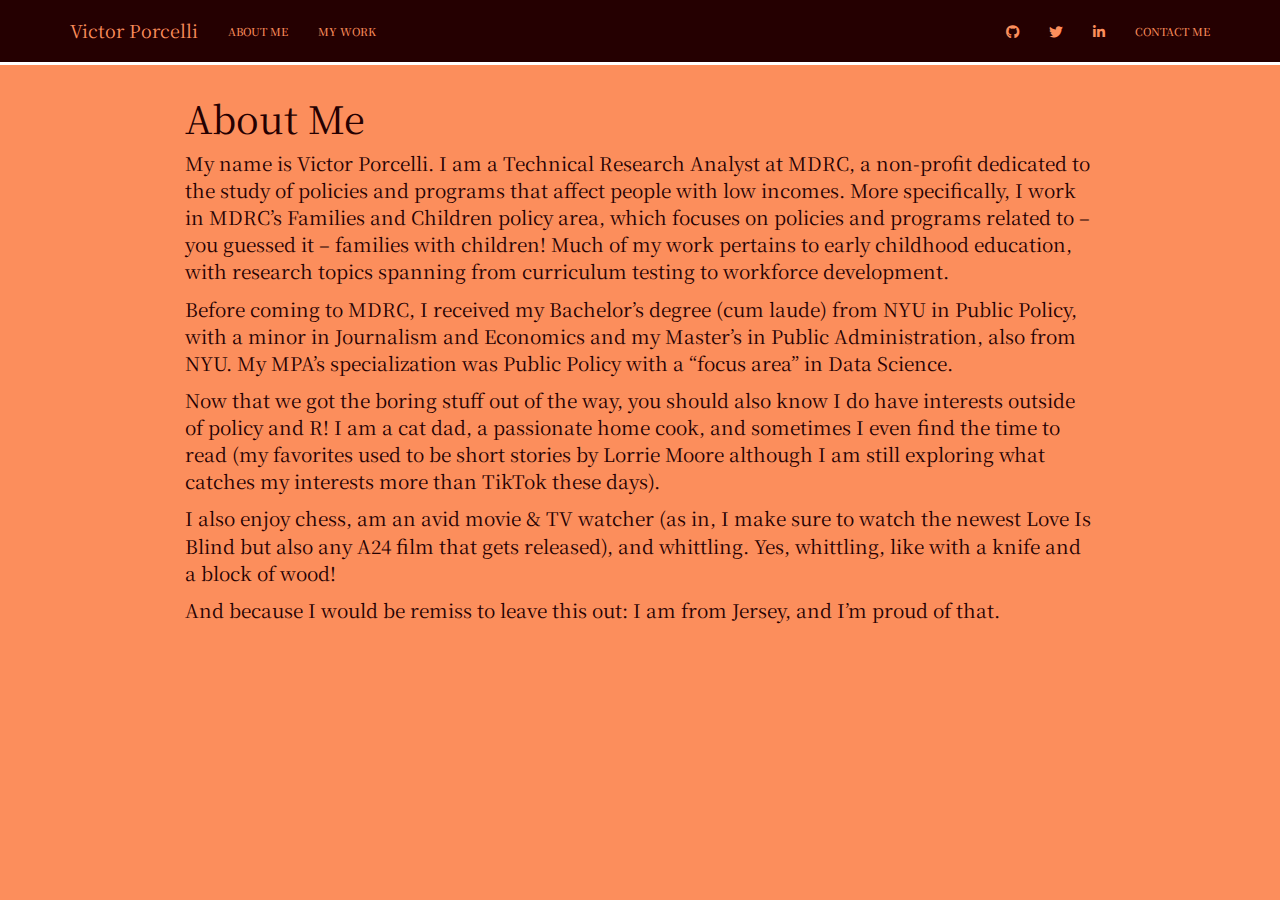
==== commit ad2b2743: "Updated text of various pages." ====
--- a/about.html
+++ b/about.html
@@ -246,7 +246,10 @@
     <div id="navbar" class="navbar-collapse collapse">
       <ul class="nav navbar-nav">
         <li>
-  <a href="about.html">About</a>
+  <a href="about.html">About Me</a>
+</li>
+<li>
+  <a href="work.html">My Work</a>
 </li>
       </ul>
       <ul class="nav navbar-nav navbar-right">
@@ -268,6 +271,9 @@
      
   </a>
 </li>
+<li>
+  <a href="contact.html">Contact Me</a>
+</li>
       </ul>
     </div><!--/.nav-collapse -->
   </div><!--/.container -->
@@ -286,14 +292,25 @@
 MDRC, a non-profit dedicated to the study of policies and programs that
 affect people with low incomes. More specifically, I work in MDRC’s
 Families and Children policy area, which focuses on policies and
-programs that affect families with low incomes. Much of my work pertains
-to early childhood education, with research topics spanning from
-curriculum testing to workforce development.</p>
+programs related to – you guessed it – families with children! Much of
+my work pertains to early childhood education, with research topics
+spanning from curriculum testing to workforce development.</p>
 <p>Before coming to MDRC, I received my Bachelor’s degree (cum laude)
 from NYU in Public Policy, with a minor in Journalism and Economics and
 my Master’s in Public Administration, also from NYU. My MPA’s
 specialization was Public Policy with a “focus area” in Data
 Science.</p>
+<p>Now that we got the boring stuff out of the way, you should also know
+I do have interests outside of policy and R! I am a cat dad, a
+passionate home cook, and sometimes I even find the time to read (my
+favorites used to be short stories by Lorrie Moore although I am still
+exploring what catches my interests more than TikTok these days).</p>
+<p>I also enjoy chess, am an avid movie &amp; TV watcher (as in, I make
+sure to watch the newest Love Is Blind but also any A24 film that gets
+released), and whittling. Yes, whittling, like with a knife and a block
+of wood!</p>
+<p>And because I would be remiss to leave this out: I am from Jersey,
+and I’m proud of that.</p>
 
 
 
--- a/style.css
+++ b/style.css
@@ -1,4 +1,5 @@
 @import url('https://fonts.googleapis.com/css2?family=Noto+Serif+JP:wght@300&display=swap');
+
 
 /*------------- Whole Document---------------- */
 
@@ -27,3 +28,26 @@
   background-color: #250001 !important;
   color: #FC8E5C !important;
 }
+
+/* Links */
+/* Default link style */
+a {
+  color: #F7F3E3; /* Link color */
+  text-decoration: none; /* Remove underline */
+}
+
+/* Style for visited links */
+a:visited {
+  color: #561F37; /* Visited link color */
+}
+
+/* Style for hover (mouse-over) */
+a:hover {
+  color: #F7F3E3; /* Hover link color */
+  text-decoration: underline; /* Underline on hover */
+}
+
+/* Style for active links (when clicked) */
+a:active {
+  color: #250001 !important; /* Active link color */
+}
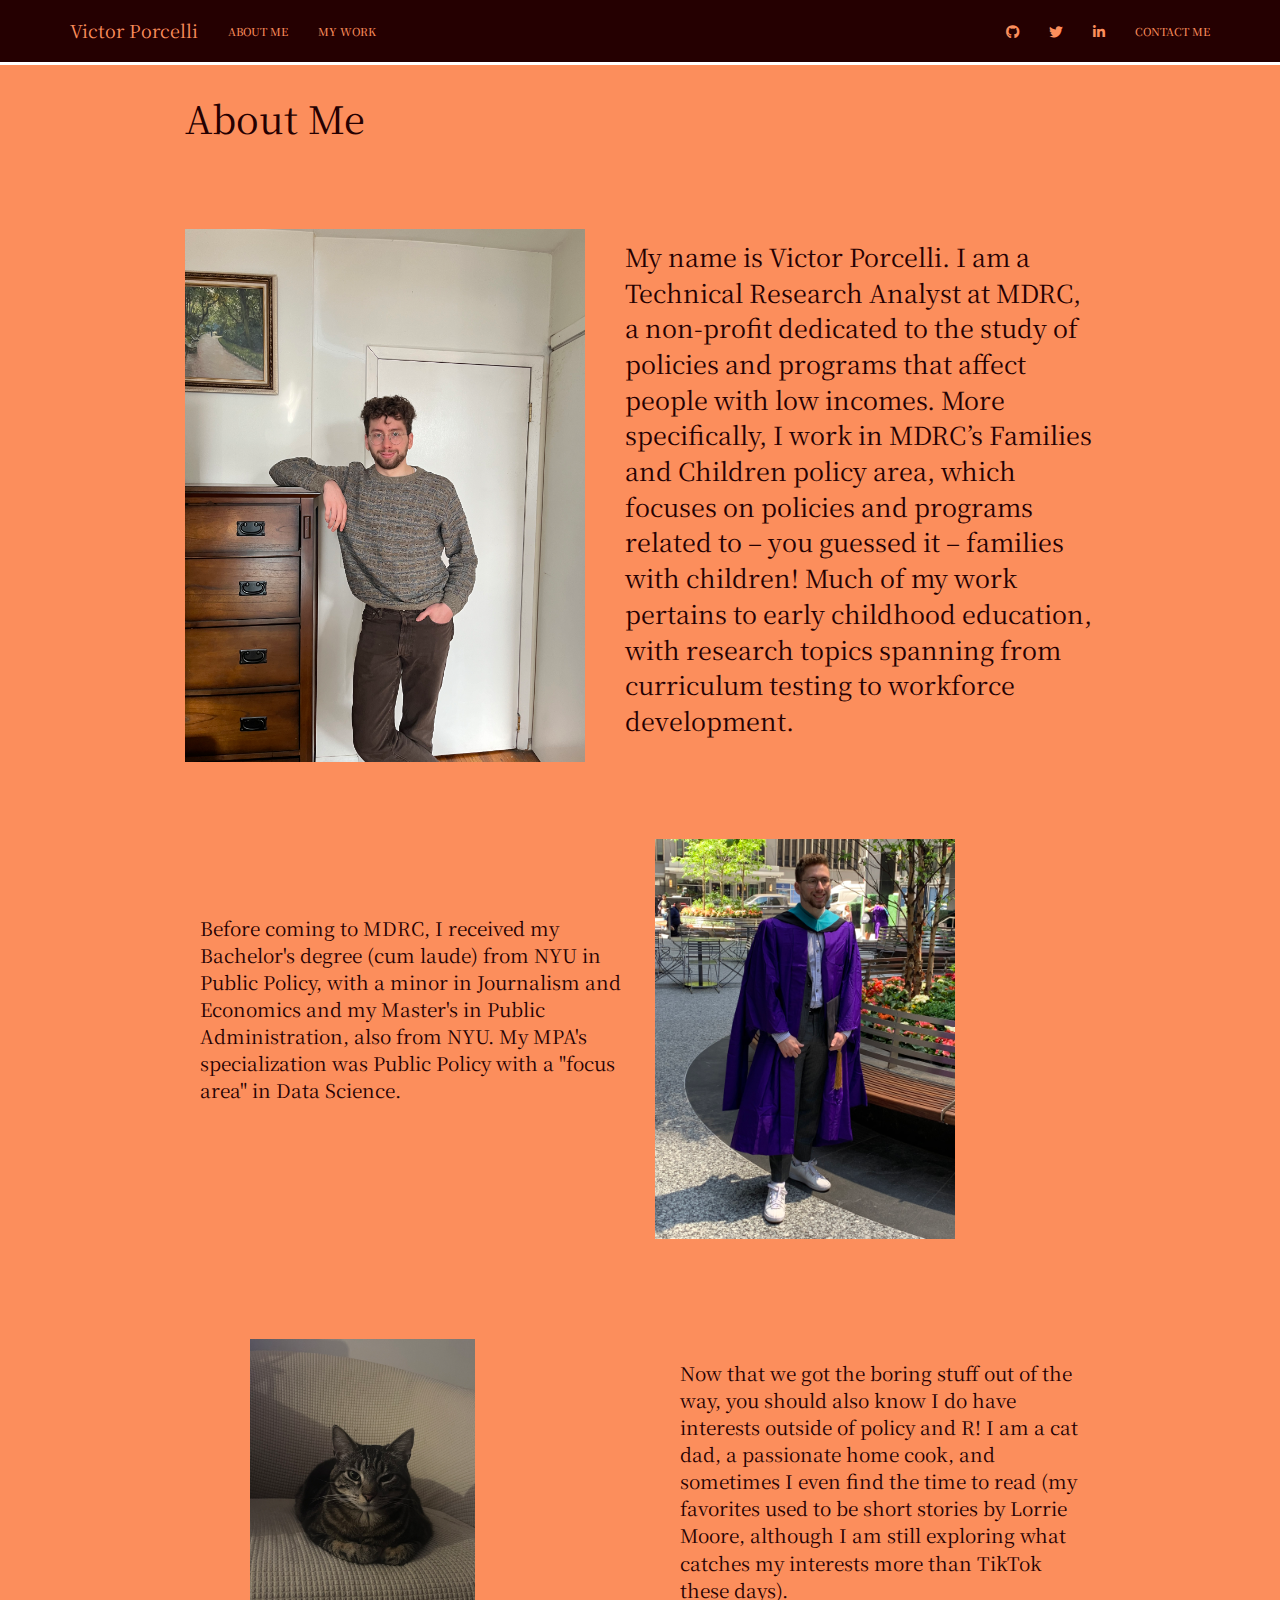
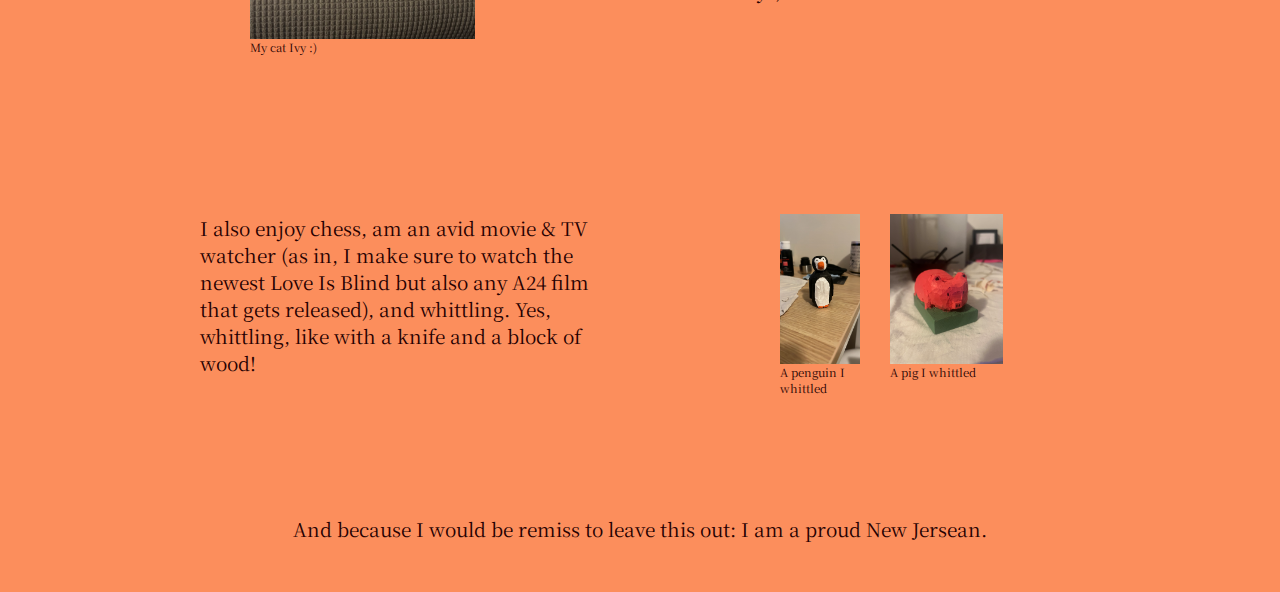
==== commit 2054ffc4: "Updating About Me and Contact Me page content. Some formatting changes to home page." ====
--- a/about.html
+++ b/about.html
@@ -288,6 +288,16 @@
 </div>
 
 
+<style>
+.figcaption {
+  font-size: 0.6em;
+}
+</style>
+<div
+style="width: 400px; height: auto; float: left; margin-right: 40px; margin-top: 80px;">
+<p><img src="about_me.jpg" /></p>
+</div>
+<div style="font-size: 25px; margin-left: 440px; margin-top: 100px;">
 <p>My name is Victor Porcelli. I am a Technical Research Analyst at
 MDRC, a non-profit dedicated to the study of policies and programs that
 affect people with low incomes. More specifically, I work in MDRC’s
@@ -295,22 +305,57 @@
 programs related to – you guessed it – families with children! Much of
 my work pertains to early childhood education, with research topics
 spanning from curriculum testing to workforce development.</p>
-<p>Before coming to MDRC, I received my Bachelor’s degree (cum laude)
-from NYU in Public Policy, with a minor in Journalism and Economics and
-my Master’s in Public Administration, also from NYU. My MPA’s
-specialization was Public Policy with a “focus area” in Data
-Science.</p>
-<p>Now that we got the boring stuff out of the way, you should also know
-I do have interests outside of policy and R! I am a cat dad, a
-passionate home cook, and sometimes I even find the time to read (my
-favorites used to be short stories by Lorrie Moore although I am still
-exploring what catches my interests more than TikTok these days).</p>
+</div>
+<div style="margin-top: 100px;">
+<div class="col-md-6", style="margin-top:75px;">
+Before coming to MDRC, I received my Bachelor's degree (cum laude) from NYU in Public Policy, with a minor in Journalism and Economics and my Master's in Public Administration, also from NYU. My MPA's specialization was Public Policy with a "focus area" in Data Science.
+</div>
+<div class="col-md-6">
+<p><img src="nyu_grad.JPEG" height="400" /></p>
+</div>
+</div>
+<div style="margin-top: 600px; margin-left:50px;">
+<div class="col-md-6">
+<div class="float">
+<img src="ivy_photo.jpg" height="300" alt="My cat Ivy :)" />
+<div class="figcaption">My cat Ivy :)</div>
+</div>
+</div>
+<div class="col-md-6", style="margin-top:20px">
+Now that we got the boring stuff out of the way, you should also know I do have interests outside of policy and R! I am a cat dad, a passionate home cook, and sometimes I even find the time to read (my favorites used to be short stories by Lorrie Moore, although I am still exploring what catches my interests more than TikTok these days).
+</div>
+</div>
+<div style="margin-top: 1075px;">
+<div class="col-md-6">
 <p>I also enjoy chess, am an avid movie &amp; TV watcher (as in, I make
 sure to watch the newest Love Is Blind but also any A24 film that gets
 released), and whittling. Yes, whittling, like with a knife and a block
 of wood!</p>
-<p>And because I would be remiss to leave this out: I am from Jersey,
-and I’m proud of that.</p>
+</div>
+<div style="margin-left: 580px">
+<div class="col-md-4">
+<div class="float">
+<img src="whittle_penguin.JPG" height="150"
+alt="A penguin I whittled" />
+<div class="figcaption">A penguin I whittled</div>
+</div>
+</div>
+</div>
+<div style="margin-left: 600px">
+<div class="col-md-6">
+<div class="float">
+<img src="whittle_pig.jpg" height="150" alt="A pig I whittled" />
+<div class="figcaption">A pig I whittled</div>
+</div>
+</div>
+</div>
+</div>
+</div>
+<p><br></br> <br></br></p>
+<div style="text-align:center">
+<p>And because I would be remiss to leave this out: I am a proud New
+Jersean.</p>
+</div>
 
 
 
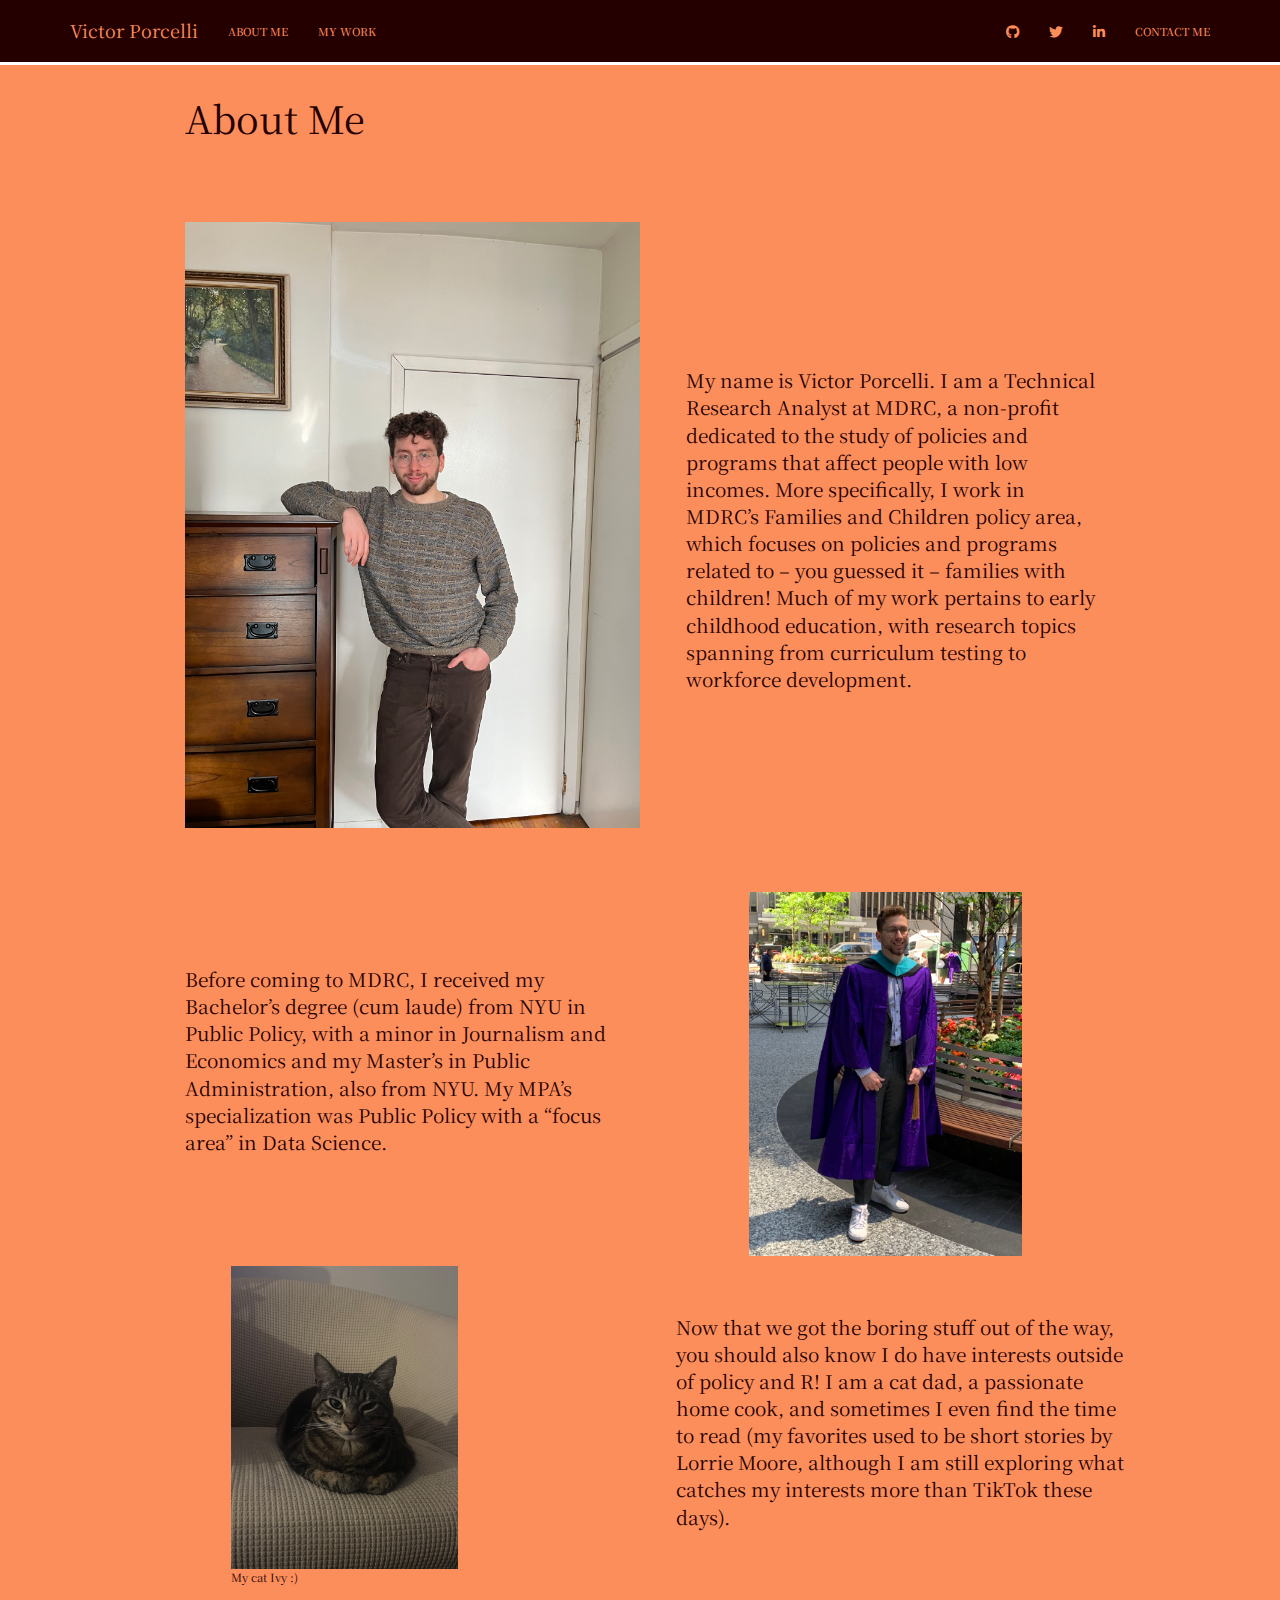
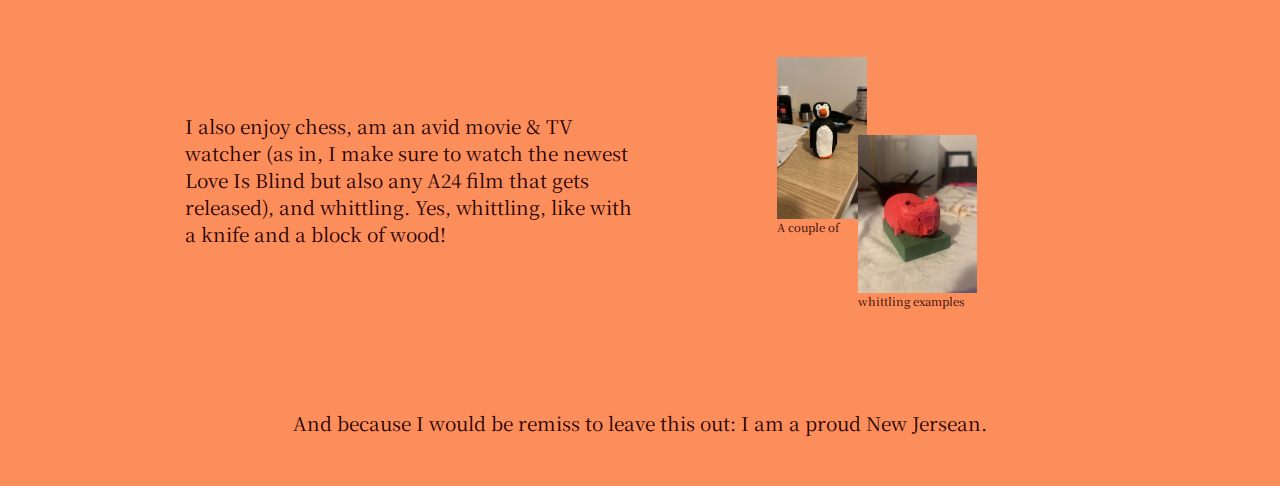
==== commit 42987fa6: "Updating code to work with varying screen sizes." ====
--- a/about.html
+++ b/about.html
@@ -294,10 +294,10 @@
 }
 </style>
 <div
-style="width: 400px; height: auto; float: left; margin-right: 40px; margin-top: 80px;">
+style="width: 50%; height: auto; float: left; margin-right: 5%; margin-top: 8%;">
 <p><img src="about_me.jpg" /></p>
 </div>
-<div style="font-size: 25px; margin-left: 440px; margin-top: 100px;">
+<div style="font-size: 1em; margin-left: 40%; margin-top: 25%;">
 <p>My name is Victor Porcelli. I am a Technical Research Analyst at
 MDRC, a non-profit dedicated to the study of policies and programs that
 affect people with low incomes. More specifically, I work in MDRC’s
@@ -306,53 +306,50 @@
 my work pertains to early childhood education, with research topics
 spanning from curriculum testing to workforce development.</p>
 </div>
-<div style="margin-top: 100px;">
-<div class="col-md-6", style="margin-top:75px;">
-Before coming to MDRC, I received my Bachelor's degree (cum laude) from NYU in Public Policy, with a minor in Journalism and Economics and my Master's in Public Administration, also from NYU. My MPA's specialization was Public Policy with a "focus area" in Data Science.
-</div>
-<div class="col-md-6">
-<p><img src="nyu_grad.JPEG" height="400" /></p>
-</div>
-</div>
-<div style="margin-top: 600px; margin-left:50px;">
-<div class="col-md-6">
+<div style="margin-top:30%; width: 50%">
+<p>Before coming to MDRC, I received my Bachelor’s degree (cum laude)
+from NYU in Public Policy, with a minor in Journalism and Economics and
+my Master’s in Public Administration, also from NYU. My MPA’s
+specialization was Public Policy with a “focus area” in Data
+Science.</p>
+</div>
+<div
+style="width: 30%; height: auto; margin-left: 62%; margin-top:-30%">
+<p><img src="nyu_grad.JPEG" /></p>
+</div>
+<div style="margin-left:5%; width:25%;">
 <div class="float">
-<img src="ivy_photo.jpg" height="300" alt="My cat Ivy :)" />
+<img src="ivy_photo.jpg" alt="My cat Ivy :)" />
 <div class="figcaption">My cat Ivy :)</div>
 </div>
 </div>
-<div class="col-md-6", style="margin-top:20px">
-Now that we got the boring stuff out of the way, you should also know I do have interests outside of policy and R! I am a cat dad, a passionate home cook, and sometimes I even find the time to read (my favorites used to be short stories by Lorrie Moore, although I am still exploring what catches my interests more than TikTok these days).
-</div>
-</div>
-<div style="margin-top: 1075px;">
-<div class="col-md-6">
+<div style="margin-left:54%; width: 50%;margin-top: -30%">
+<p>Now that we got the boring stuff out of the way, you should also know
+I do have interests outside of policy and R! I am a cat dad, a
+passionate home cook, and sometimes I even find the time to read (my
+favorites used to be short stories by Lorrie Moore, although I am still
+exploring what catches my interests more than TikTok these days).</p>
+</div>
+<div style="margin-top: 20%;width: 50%;">
 <p>I also enjoy chess, am an avid movie &amp; TV watcher (as in, I make
 sure to watch the newest Love Is Blind but also any A24 film that gets
 released), and whittling. Yes, whittling, like with a knife and a block
 of wood!</p>
 </div>
-<div style="margin-left: 580px">
-<div class="col-md-4">
+<div
+style="margin-left: 65%;margin-top: -22%;text-align:left;width:10%">
 <div class="float">
-<img src="whittle_penguin.JPG" height="150"
-alt="A penguin I whittled" />
-<div class="figcaption">A penguin I whittled</div>
-</div>
-</div>
-</div>
-<div style="margin-left: 600px">
-<div class="col-md-6">
+<img src="whittle_penguin.JPG" alt="A couple of" />
+<div class="figcaption">A couple of</div>
+</div>
+</div>
+<div style="margin-left: 74%;margin-top: -11%;width:13%">
 <div class="float">
-<img src="whittle_pig.jpg" height="150" alt="A pig I whittled" />
-<div class="figcaption">A pig I whittled</div>
-</div>
-</div>
-</div>
-</div>
-</div>
-<p><br></br> <br></br></p>
-<div style="text-align:center">
+<img src="whittle_pig.jpg" alt="whittling examples" />
+<div class="figcaption">whittling examples</div>
+</div>
+</div>
+<div style="text-align:center; margin-top: 11%">
 <p>And because I would be remiss to leave this out: I am a proud New
 Jersean.</p>
 </div>
